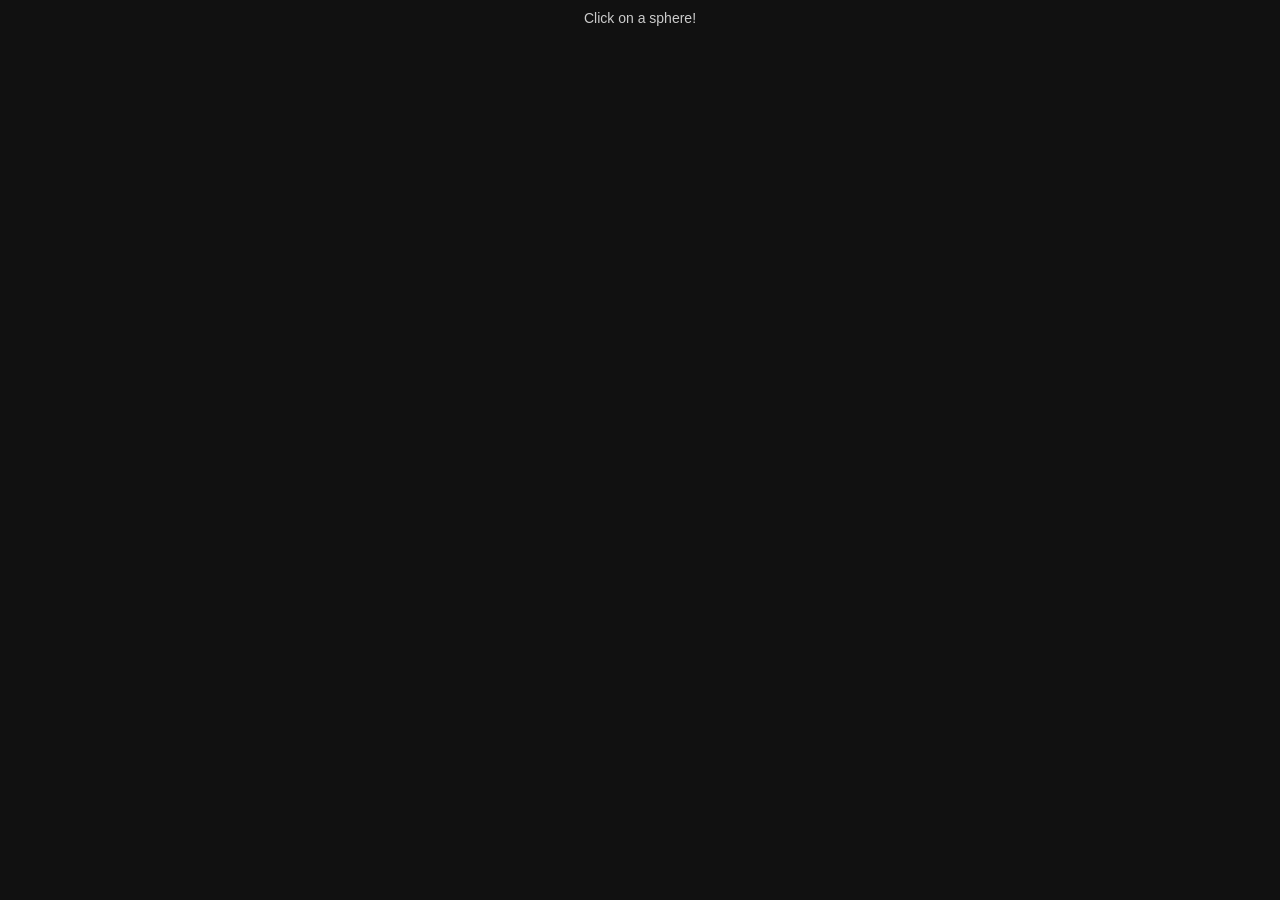
==== index.html @ 31658866 "whoops i forgot to message again" ====
<!DOCTYPE html>
<html lang="en">
<head>
    <meta charset="UTF-8">
    <meta name="viewport" content="width=device-width, initial-scale=1.0">
    <title>Subhan Sajid - Interactive Resume</title>
    <link rel="stylesheet" href="style.css">
</head>
<body>
    <div id="info">Click on a sphere!</div>
    <script type="importmap">
        {
            "imports": {
                "three": "https://unpkg.com/three@0.160.0/build/three.module.js",
                "three/addons/": "https://unpkg.com/three@0.160.0/examples/jsm/"
            }
        }
    </script>
    <!-- GSAP for animations -->
    <script src="https://cdnjs.cloudflare.com/ajax/libs/gsap/3.11.5/gsap.min.js"></script>
    <!-- Main script -->
    <script type="module" src="main.js"></script>
</body>
</html>
---- style.css ----
body {
    margin: 0;
    font-family: Arial, sans-serif;
    background-color: #111; /* Dark background */
    color: #fff;
    overflow: hidden; /* Prevent scrollbars */
}

#info {
    position: absolute;
    top: 10px;
    width: 100%;
    text-align: center;
    z-index: 100;
    display: block;
    color: #ccc;
    font-size: 14px;
}

/* Style for the HTML labels attached to 3D objects */
.label {
    background-color: rgba(0, 0, 0, 0.7);
    border-radius: 5px;
    color: #fff;
    padding: 10px 15px;
    font-size: 14px;
    width: 300px; /* Adjust as needed */
    pointer-events: none; /* Allow clicks to pass through to the canvas */
    opacity: 0; /* Hidden by default */
    transition: opacity 0.5s ease-in-out;
    border: 1px solid rgba(255, 255, 255, 0.3);
    box-shadow: 0 0 10px rgba(255, 255, 255, 0.1);
}

.label.visible {
    opacity: 1;
}

.label h3 {
    margin-top: 0;
    margin-bottom: 8px;
    color: #66ccff; /* Accent color */
    font-size: 16px;
}

.label ul {
    margin: 0;
    padding-left: 18px;
    list-style: disc;
}

.label li {
    margin-bottom: 5px;
    line-height: 1.4;
}

.label strong {
    color: #aaa;
}
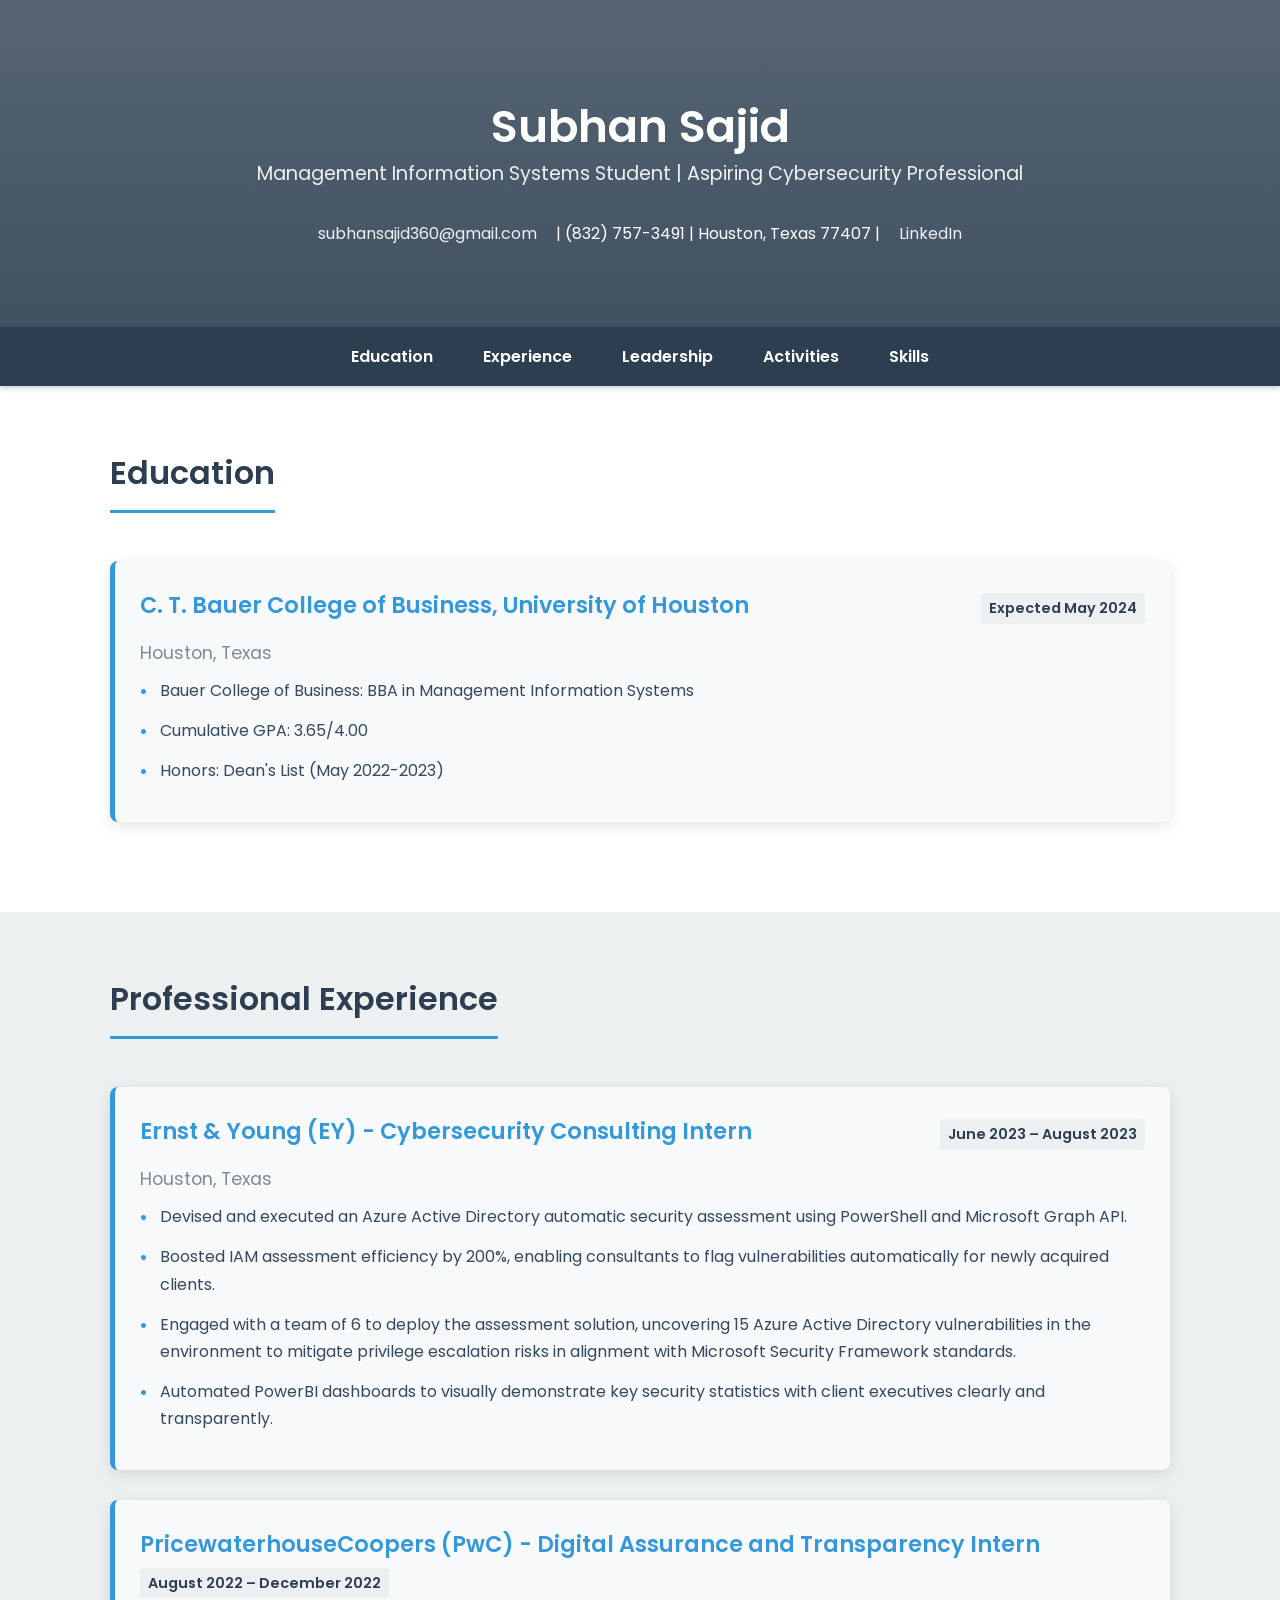
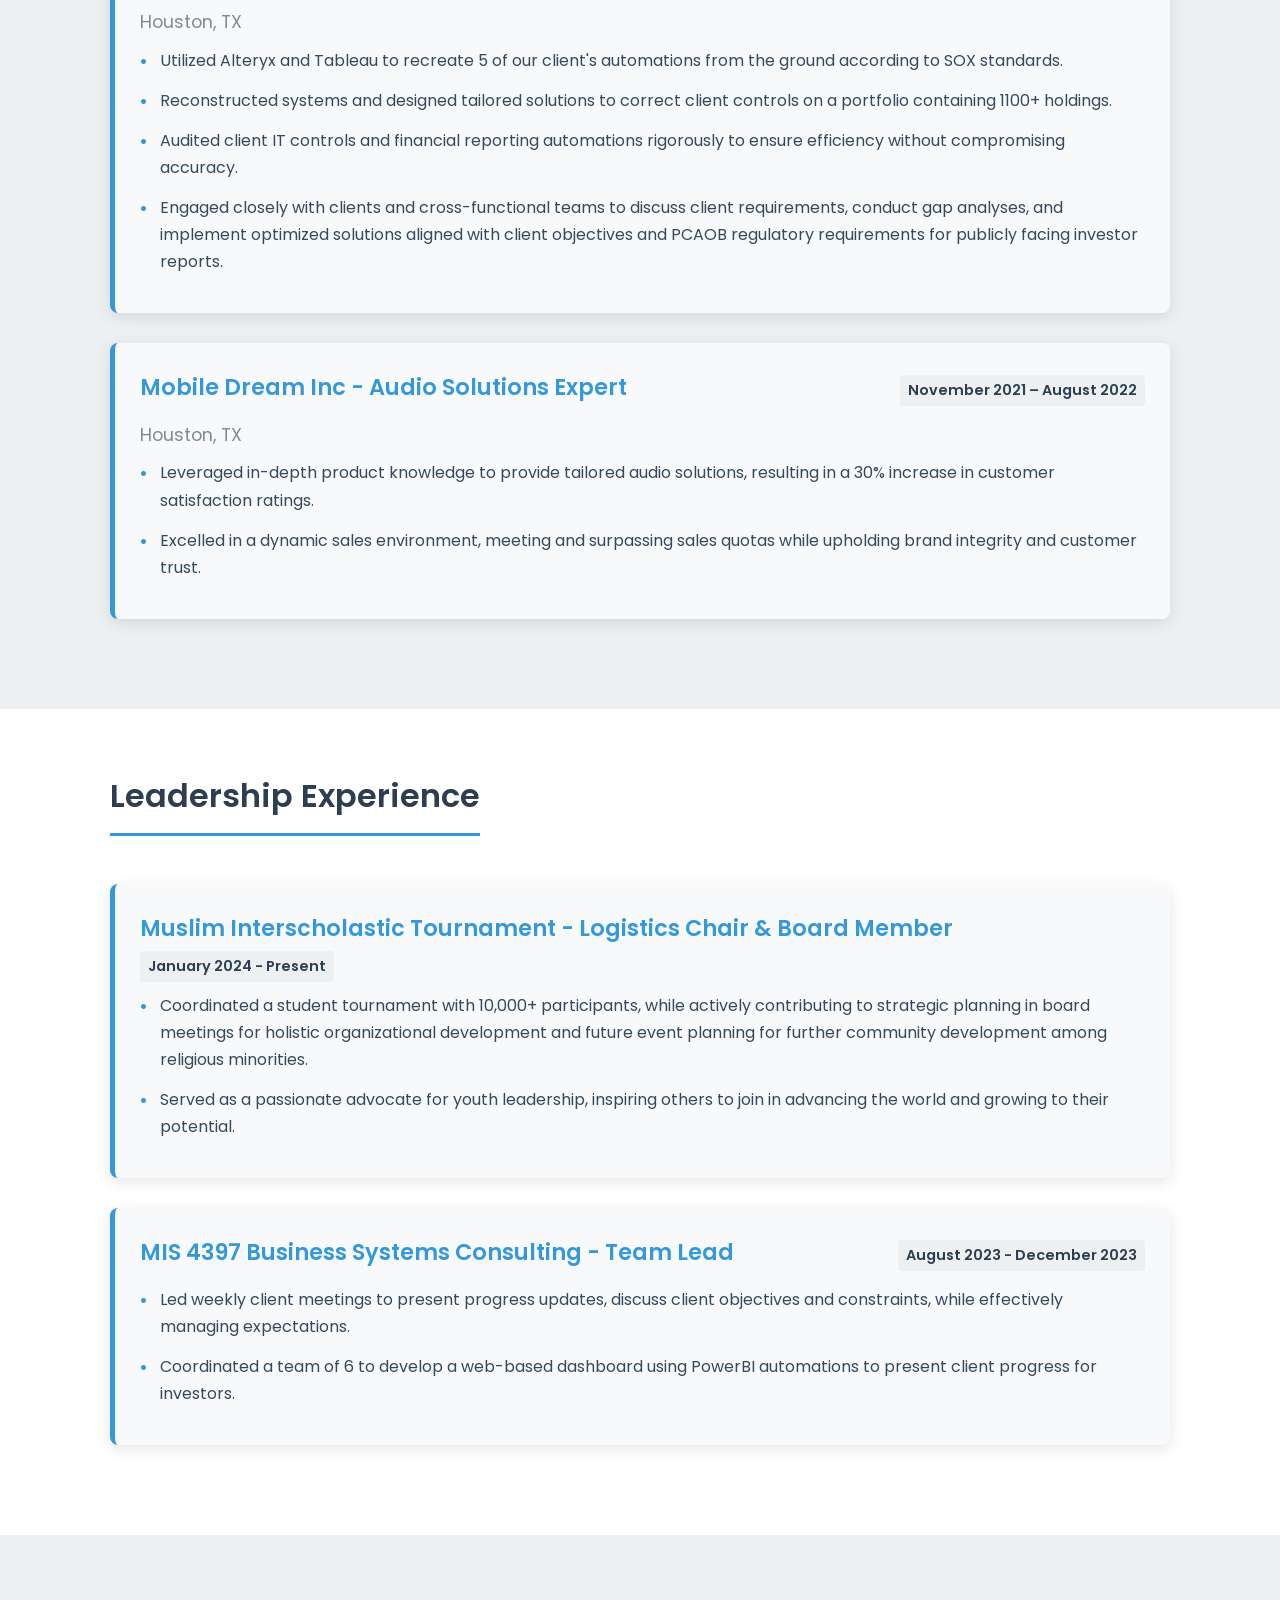
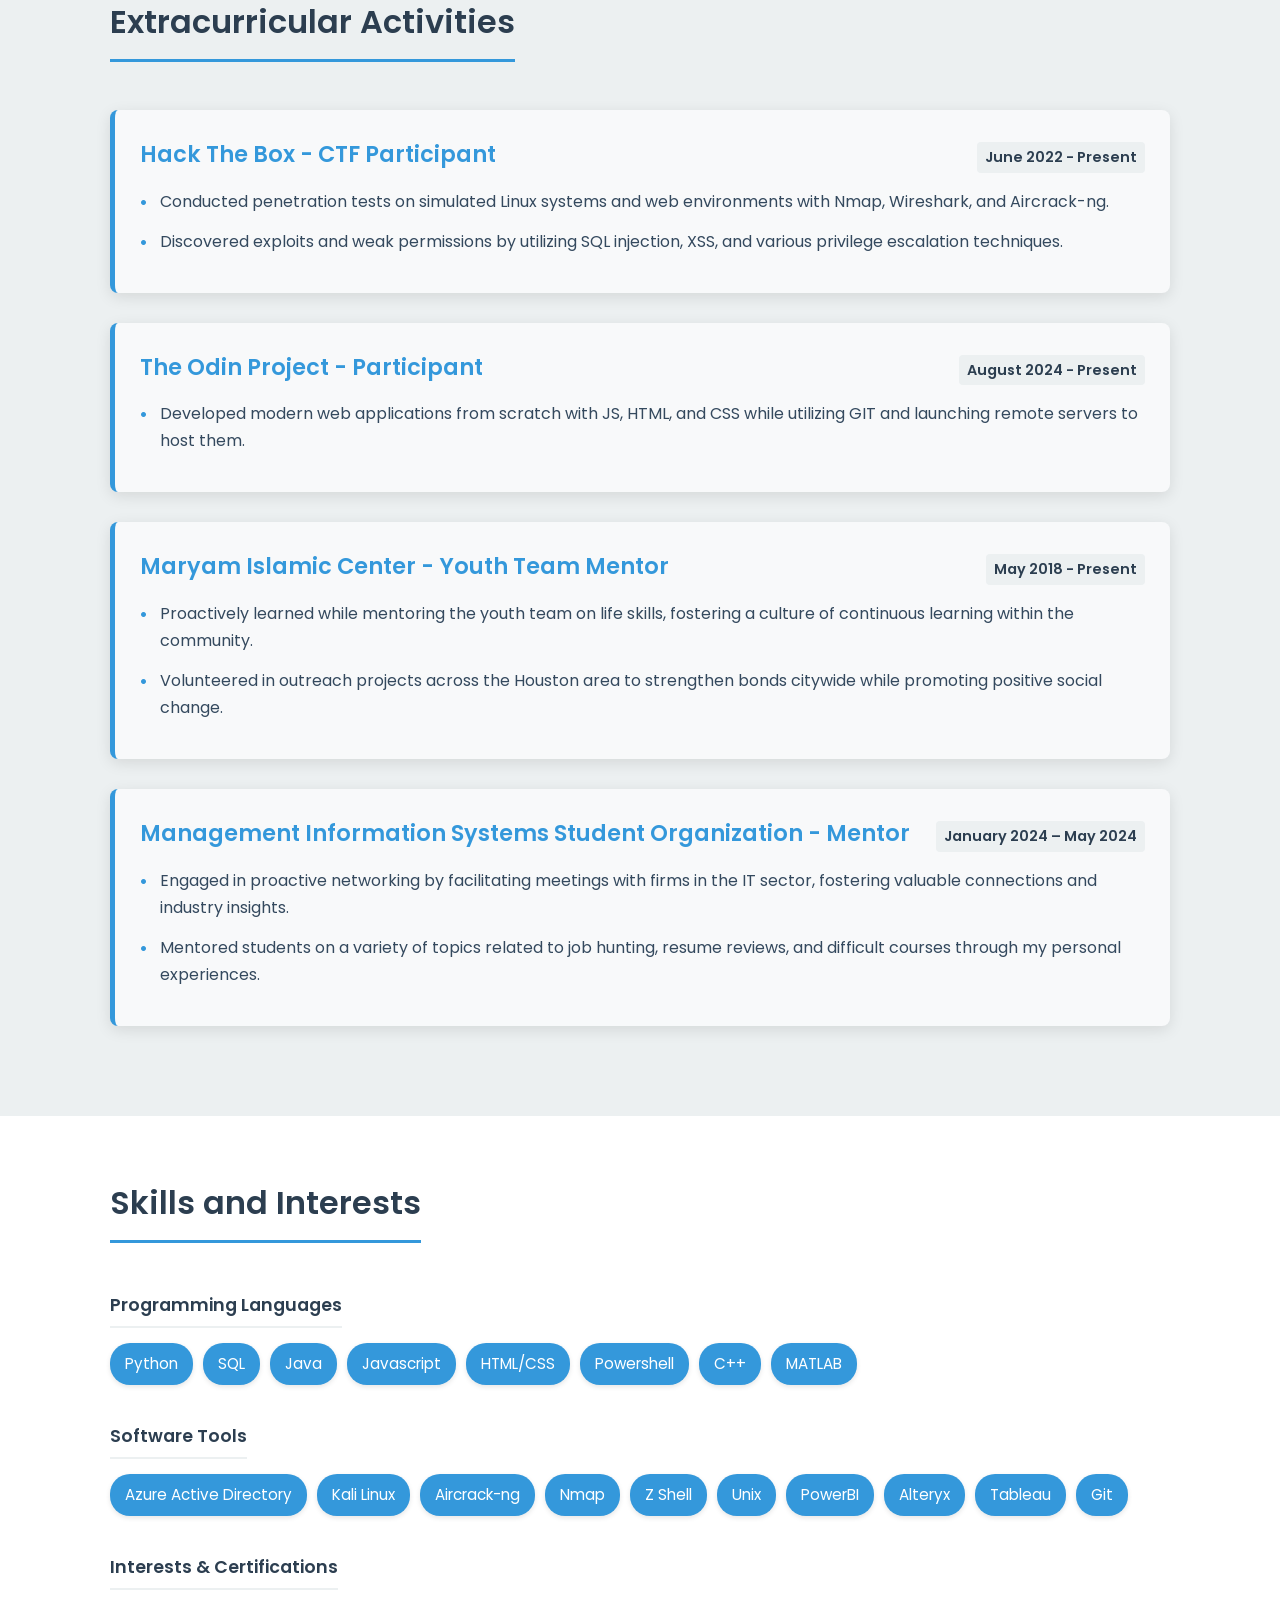
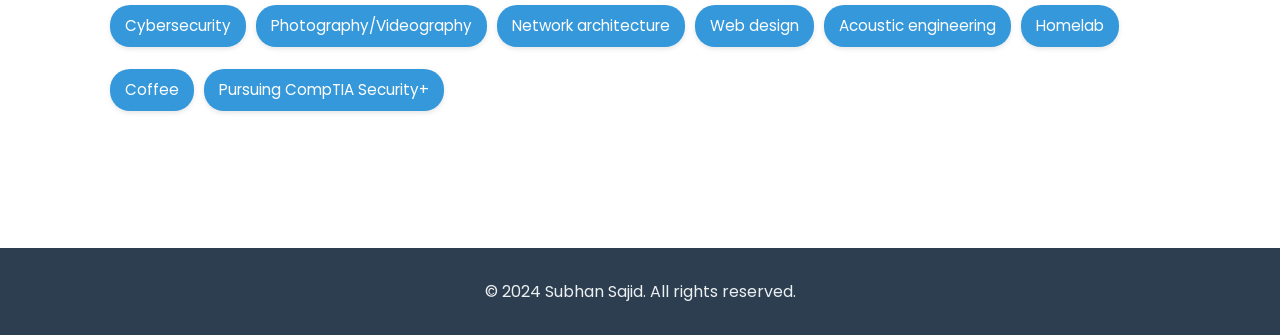
==== commit 10ca74d9: "changed" ====
--- a/index.html
+++ b/index.html
@@ -3,22 +3,625 @@
 <head>
     <meta charset="UTF-8">
     <meta name="viewport" content="width=device-width, initial-scale=1.0">
-    <title>Subhan Sajid - Interactive Resume</title>
-    <link rel="stylesheet" href="style.css">
+    <title>Subhan Sajid - Resume</title>
+    <link rel="preconnect" href="https://fonts.googleapis.com">
+    <link rel="preconnect" href="https://fonts.gstatic.com" crossorigin>
+    <link href="https://fonts.googleapis.com/css2?family=Poppins:wght@300;400;600;700&display=swap" rel="stylesheet">
+
+    <style>
+        /* --- Global Styles & Variables --- */
+        :root {
+            --primary-color: #2c3e50; /* Dark Blue/Gray */
+            --secondary-color: #3498db; /* Medium Blue */
+            --accent-color: #e74c3c; /* Red Accent */
+            --light-gray: #ecf0f1;
+            --dark-gray: #7f8c8d;
+            --text-color: #34495e;
+            --bg-color: #ffffff;
+            --card-bg: #f8f9fa;
+            --border-radius: 8px;
+            --box-shadow: 0 4px 15px rgba(0, 0, 0, 0.1);
+            --transition-speed: 0.3s;
+        }
+
+        * {
+            margin: 0;
+            padding: 0;
+            box-sizing: border-box;
+        }
+
+        html {
+            scroll-behavior: smooth;
+        }
+
+        body {
+            font-family: 'Poppins', sans-serif;
+            line-height: 1.7;
+            color: var(--text-color);
+            background-color: var(--bg-color);
+            font-size: 16px;
+        }
+
+        .container {
+            max-width: 1100px;
+            margin: 0 auto;
+            padding: 0 20px;
+        }
+
+        h1, h2, h3, h4, h5, h6 {
+            font-weight: 600;
+            color: var(--primary-color);
+            margin-bottom: 0.8em;
+        }
+
+        h1 { font-size: 2.8rem; line-height: 1.2; margin-bottom: 0.3em; }
+        h2 { font-size: 2rem; border-bottom: 3px solid var(--secondary-color); padding-bottom: 0.3em; margin-bottom: 1.5em; display: inline-block; }
+        h3 { font-size: 1.4rem; color: var(--secondary-color); }
+        h4 { font-size: 1.1rem; color: var(--dark-gray); font-weight: 400; margin-bottom: 0.5em;}
+
+        p {
+            margin-bottom: 1em;
+        }
+
+        a {
+            color: var(--secondary-color);
+            text-decoration: none;
+            transition: color var(--transition-speed) ease;
+        }
+
+        a:hover {
+            color: var(--accent-color);
+        }
+
+        ul {
+            list-style: none;
+            padding-left: 20px;
+        }
+
+        li {
+            margin-bottom: 0.8em;
+            position: relative;
+        }
+
+        li::before {
+            content: '•';
+            color: var(--secondary-color);
+            font-weight: bold;
+            display: inline-block;
+            width: 1em;
+            margin-left: -1.3em;
+            position: absolute;
+            top: 1px;
+        }
+
+        section {
+            padding: 60px 0;
+        }
+
+        section:nth-of-type(even) {
+             background-color: var(--light-gray);
+        }
+
+        /* --- Header / Hero --- */
+        .hero {
+            background: linear-gradient(rgba(44, 62, 80, 0.8), rgba(44, 62, 80, 0.9)), url('https://via.placeholder.com/1500x800/2c3e50/ecf0f1?text=Modern+Background') center center/cover no-repeat; /* Placeholder background */
+            color: var(--bg-color);
+            padding: 100px 0 80px;
+            text-align: center;
+        }
+
+        .hero h1 {
+            color: var(--bg-color);
+            margin-bottom: 0.1em;
+        }
+
+        .hero p {
+            font-size: 1.2rem;
+            color: var(--light-gray);
+            margin-bottom: 1.5em;
+        }
+
+        .contact-info a {
+            color: var(--light-gray);
+            margin: 0 15px;
+            transition: color var(--transition-speed) ease;
+            font-size: 1rem;
+        }
+        .contact-info a:hover {
+            color: var(--secondary-color);
+        }
+        .contact-info i { /* For potential icons */
+            margin-right: 5px;
+        }
+
+
+        /* --- Navigation --- */
+        nav {
+            background-color: var(--primary-color);
+            padding: 1rem 0;
+            position: sticky;
+            top: 0;
+            z-index: 1000;
+            box-shadow: 0 2px 5px rgba(0,0,0,0.2);
+        }
+
+        nav .container {
+            display: flex;
+            justify-content: center; /* Center nav items */
+            align-items: center;
+        }
+
+        nav ul {
+            list-style: none;
+            display: flex;
+            padding-left: 0; /* Override default ul padding */
+        }
+
+        nav ul li {
+            margin: 0 15px;
+        }
+        nav ul li::before {
+            content: none; /* Remove list bullets */
+        }
+
+        nav ul li a {
+            color: var(--bg-color);
+            text-decoration: none;
+            font-weight: 600;
+            padding: 5px 10px;
+            border-radius: 5px;
+            transition: background-color var(--transition-speed) ease, color var(--transition-speed) ease;
+        }
+
+        nav ul li a:hover, nav ul li a.active {
+            background-color: var(--secondary-color);
+            color: var(--bg-color);
+        }
+
+
+        /* --- Experience & Education Cards --- */
+        .timeline-item {
+            background: var(--card-bg);
+            padding: 25px;
+            margin-bottom: 30px;
+            border-radius: var(--border-radius);
+            box-shadow: var(--box-shadow);
+            border-left: 5px solid var(--secondary-color);
+            transition: transform var(--transition-speed) ease, box-shadow var(--transition-speed) ease;
+        }
+
+        .timeline-item:hover {
+            transform: translateY(-5px);
+            box-shadow: 0 8px 20px rgba(0, 0, 0, 0.15);
+        }
+
+        .item-header {
+            display: flex;
+            justify-content: space-between;
+            align-items: baseline;
+            flex-wrap: wrap; /* Allow wrapping on small screens */
+            margin-bottom: 10px;
+        }
+
+        .item-header h3 {
+            margin-bottom: 0.2em; /* Reduce space below title */
+        }
+
+        .item-header .date {
+            font-weight: 600;
+            color: var(--primary-color);
+            background-color: var(--light-gray);
+            padding: 3px 8px;
+            border-radius: 4px;
+            font-size: 0.9em;
+            white-space: nowrap; /* Prevent date from wrapping */
+        }
+
+        /* --- Skills --- */
+        #skills ul {
+            padding-left: 0; /* Remove padding for skills list */
+            display: flex;
+            flex-wrap: wrap;
+            gap: 10px; /* Spacing between skill tags */
+        }
+
+        #skills li {
+            background-color: var(--secondary-color);
+            color: var(--bg-color);
+            padding: 8px 15px;
+            border-radius: 20px; /* Pill shape */
+            font-size: 0.95em;
+            font-weight: 400;
+            transition: background-color var(--transition-speed) ease, transform var(--transition-speed) ease;
+            box-shadow: 0 2px 5px rgba(0,0,0,0.1);
+        }
+        #skills li:hover {
+            background-color: var(--primary-color);
+            transform: translateY(-2px);
+        }
+
+        #skills li::before {
+            content: none; /* Remove default bullet */
+        }
+
+        .skills-category {
+            margin-bottom: 25px;
+        }
+        .skills-category h4 {
+            margin-bottom: 15px;
+            color: var(--primary-color);
+            font-weight: 600;
+            border-bottom: 2px solid var(--light-gray);
+            padding-bottom: 5px;
+            display: inline-block;
+        }
+
+
+        /* --- Footer --- */
+        footer {
+            background-color: var(--primary-color);
+            color: var(--light-gray);
+            text-align: center;
+            padding: 30px 0;
+            margin-top: 40px; /* Add some space before footer */
+        }
+
+        footer p {
+            margin-bottom: 0;
+        }
+
+        /* --- Animations --- */
+        .fade-in-element {
+            opacity: 0;
+            transform: translateY(30px);
+            transition: opacity 0.8s ease-out, transform 0.8s ease-out;
+        }
+
+        .fade-in-element.is-visible {
+            opacity: 1;
+            transform: translateY(0);
+        }
+
+        /* --- Responsive Design --- */
+        @media (max-width: 768px) {
+            h1 { font-size: 2.2rem; }
+            h2 { font-size: 1.7rem; }
+            h3 { font-size: 1.2rem; }
+
+            nav ul {
+                flex-direction: column; /* Stack nav items */
+                align-items: center;
+            }
+            nav ul li {
+                 margin: 8px 0; /* Add vertical spacing */
+            }
+
+            .hero {
+                padding: 80px 0 60px;
+            }
+
+            .item-header {
+                flex-direction: column; /* Stack title and date */
+                align-items: flex-start;
+            }
+             .item-header .date {
+                margin-top: 5px; /* Add space between title and date */
+            }
+
+            section {
+                padding: 40px 0;
+            }
+
+            li {
+               font-size: 0.95rem; /* Slightly smaller text on mobile */
+            }
+             li::before {
+                margin-left: -1.1em; /* Adjust bullet position */
+            }
+        }
+
+        @media (max-width: 480px) {
+            h1 { font-size: 1.8rem; }
+            h2 { font-size: 1.5rem; }
+
+             .contact-info {
+                display: flex;
+                flex-direction: column;
+                align-items: center;
+            }
+            .contact-info a {
+                margin: 5px 0;
+            }
+
+            #skills li {
+                font-size: 0.9rem;
+                padding: 6px 12px;
+            }
+        }
+
+    </style>
 </head>
 <body>
-    <div id="info">Click on a sphere!</div>
-    <script type="importmap">
-        {
-            "imports": {
-                "three": "https://unpkg.com/three@0.160.0/build/three.module.js",
-                "three/addons/": "https://unpkg.com/three@0.160.0/examples/jsm/"
-            }
-        }
+
+    <!-- Hero Section -->
+    <header class="hero">
+        <div class="container">
+            <h1>Subhan Sajid</h1>
+            <p>Management Information Systems Student | Aspiring Cybersecurity Professional</p>
+            <div class="contact-info">
+                <a href="mailto:subhansajid360@gmail.com">subhansajid360@gmail.com</a> |
+                <span>(832) 757-3491</span> |
+                <span>Houston, Texas 77407</span> |
+                <a href="https://www.linkedin.com/in/subhanmsajid" target="_blank" rel="noopener noreferrer">LinkedIn</a>
+            </div>
+        </div>
+    </header>
+
+    <!-- Navigation -->
+    <nav id="navbar">
+        <div class="container">
+             <ul>
+                <li><a href="#education">Education</a></li>
+                <li><a href="#experience">Experience</a></li>
+                <li><a href="#leadership">Leadership</a></li>
+                <li><a href="#activities">Activities</a></li>
+                <li><a href="#skills">Skills</a></li>
+            </ul>
+        </div>
+    </nav>
+
+    <!-- Education Section -->
+    <section id="education">
+        <div class="container">
+            <h2>Education</h2>
+            <div class="timeline-item fade-in-element">
+                <div class="item-header">
+                    <h3>C. T. Bauer College of Business, University of Houston</h3>
+                    <span class="date">Expected May 2024</span>
+                </div>
+                <h4>Houston, Texas</h4>
+                <ul>
+                    <li>Bauer College of Business: BBA in Management Information Systems</li>
+                    <li>Cumulative GPA: 3.65/4.00</li>
+                    <li>Honors: Dean's List (May 2022-2023)</li>
+                </ul>
+            </div>
+        </div>
+    </section>
+
+    <!-- Professional Experience Section -->
+    <section id="experience">
+        <div class="container">
+            <h2>Professional Experience</h2>
+
+            <div class="timeline-item fade-in-element">
+                <div class="item-header">
+                    <h3>Ernst & Young (EY) - Cybersecurity Consulting Intern</h3>
+                    <span class="date">June 2023 – August 2023</span>
+                </div>
+                <h4>Houston, Texas</h4>
+                <ul>
+                    <li>Devised and executed an Azure Active Directory automatic security assessment using PowerShell and Microsoft Graph API.</li>
+                    <li>Boosted IAM assessment efficiency by 200%, enabling consultants to flag vulnerabilities automatically for newly acquired clients.</li>
+                    <li>Engaged with a team of 6 to deploy the assessment solution, uncovering 15 Azure Active Directory vulnerabilities in the environment to mitigate privilege escalation risks in alignment with Microsoft Security Framework standards.</li>
+                    <li>Automated PowerBI dashboards to visually demonstrate key security statistics with client executives clearly and transparently.</li>
+                </ul>
+            </div>
+
+            <div class="timeline-item fade-in-element">
+                <div class="item-header">
+                    <h3>PricewaterhouseCoopers (PwC) - Digital Assurance and Transparency Intern</h3>
+                    <span class="date">August 2022 – December 2022</span>
+                </div>
+                <h4>Houston, TX</h4>
+                 <ul>
+                    <li>Utilized Alteryx and Tableau to recreate 5 of our client's automations from the ground according to SOX standards.</li>
+                    <li>Reconstructed systems and designed tailored solutions to correct client controls on a portfolio containing 1100+ holdings.</li>
+                    <li>Audited client IT controls and financial reporting automations rigorously to ensure efficiency without compromising accuracy.</li>
+                    <li>Engaged closely with clients and cross-functional teams to discuss client requirements, conduct gap analyses, and implement optimized solutions aligned with client objectives and PCAOB regulatory requirements for publicly facing investor reports.</li>
+                </ul>
+            </div>
+
+             <div class="timeline-item fade-in-element">
+                <div class="item-header">
+                    <h3>Mobile Dream Inc - Audio Solutions Expert</h3>
+                     <span class="date">November 2021 – August 2022</span>
+                </div>
+                 <h4>Houston, TX</h4>
+                <ul>
+                    <li>Leveraged in-depth product knowledge to provide tailored audio solutions, resulting in a 30% increase in customer satisfaction ratings.</li>
+                    <li>Excelled in a dynamic sales environment, meeting and surpassing sales quotas while upholding brand integrity and customer trust.</li>
+                </ul>
+            </div>
+        </div>
+    </section>
+
+    <!-- Leadership Experience Section -->
+    <section id="leadership">
+        <div class="container">
+             <h2>Leadership Experience</h2>
+
+             <div class="timeline-item fade-in-element">
+                <div class="item-header">
+                    <h3>Muslim Interscholastic Tournament - Logistics Chair & Board Member</h3>
+                    <span class="date">January 2024 - Present</span>
+                </div>
+                <ul>
+                    <li>Coordinated a student tournament with 10,000+ participants, while actively contributing to strategic planning in board meetings for holistic organizational development and future event planning for further community development among religious minorities.</li>
+                    <li>Served as a passionate advocate for youth leadership, inspiring others to join in advancing the world and growing to their potential.</li>
+                </ul>
+            </div>
+
+             <div class="timeline-item fade-in-element">
+                <div class="item-header">
+                     <h3>MIS 4397 Business Systems Consulting - Team Lead</h3>
+                     <span class="date">August 2023 - December 2023</span>
+                </div>
+                <ul>
+                    <li>Led weekly client meetings to present progress updates, discuss client objectives and constraints, while effectively managing expectations.</li>
+                    <li>Coordinated a team of 6 to develop a web-based dashboard using PowerBI automations to present client progress for investors.</li>
+                </ul>
+            </div>
+         </div>
+    </section>
+
+    <!-- Extracurricular Activities Section -->
+    <section id="activities">
+         <div class="container">
+            <h2>Extracurricular Activities</h2>
+
+            <div class="timeline-item fade-in-element">
+                <div class="item-header">
+                    <h3>Hack The Box - CTF Participant</h3>
+                    <span class="date">June 2022 - Present</span>
+                </div>
+                <ul>
+                    <li>Conducted penetration tests on simulated Linux systems and web environments with Nmap, Wireshark, and Aircrack-ng.</li>
+                    <li>Discovered exploits and weak permissions by utilizing SQL injection, XSS, and various privilege escalation techniques.</li>
+                 </ul>
+            </div>
+
+             <div class="timeline-item fade-in-element">
+                <div class="item-header">
+                    <h3>The Odin Project - Participant</h3>
+                    <span class="date">August 2024 - Present</span> <!-- Note: This date seems future/aspirational -->
+                </div>
+                 <ul>
+                     <li>Developed modern web applications from scratch with JS, HTML, and CSS while utilizing GIT and launching remote servers to host them.</li>
+                </ul>
+            </div>
+
+            <div class="timeline-item fade-in-element">
+                 <div class="item-header">
+                    <h3>Maryam Islamic Center - Youth Team Mentor</h3>
+                     <span class="date">May 2018 - Present</span>
+                </div>
+                 <ul>
+                    <li>Proactively learned while mentoring the youth team on life skills, fostering a culture of continuous learning within the community.</li>
+                    <li>Volunteered in outreach projects across the Houston area to strengthen bonds citywide while promoting positive social change.</li>
+                </ul>
+            </div>
+
+             <div class="timeline-item fade-in-element">
+                <div class="item-header">
+                     <h3>Management Information Systems Student Organization - Mentor</h3>
+                    <span class="date">January 2024 – May 2024</span>
+                 </div>
+                 <ul>
+                    <li>Engaged in proactive networking by facilitating meetings with firms in the IT sector, fostering valuable connections and industry insights.</li>
+                     <li>Mentored students on a variety of topics related to job hunting, resume reviews, and difficult courses through my personal experiences.</li>
+                 </ul>
+             </div>
+        </div>
+    </section>
+
+    <!-- Skills and Interests Section -->
+    <section id="skills">
+        <div class="container">
+            <h2>Skills and Interests</h2>
+
+            <div class="skills-category fade-in-element">
+                 <h4>Programming Languages</h4>
+                 <ul>
+                     <li>Python</li>
+                     <li>SQL</li>
+                     <li>Java</li>
+                     <li>Javascript</li>
+                     <li>HTML/CSS</li>
+                     <li>Powershell</li>
+                     <li>C++</li>
+                     <li>MATLAB</li>
+                </ul>
+            </div>
+
+            <div class="skills-category fade-in-element">
+                 <h4>Software Tools</h4>
+                 <ul>
+                     <li>Azure Active Directory</li>
+                     <li>Kali Linux</li>
+                     <li>Aircrack-ng</li> <!-- Corrected from resume image -->
+                     <li>Nmap</li>
+                     <li>Z Shell</li>
+                     <li>Unix</li>
+                     <li>PowerBI</li>
+                     <li>Alteryx</li> <!-- Added from PwC exp -->
+                     <li>Tableau</li> <!-- Added from PwC exp -->
+                     <li>Git</li> <!-- Added from Odin Project exp -->
+                </ul>
+            </div>
+
+             <div class="skills-category fade-in-element">
+                 <h4>Interests & Certifications</h4>
+                 <ul>
+                     <li>Cybersecurity</li>
+                     <li>Photography/Videography</li>
+                     <li>Network architecture</li>
+                     <li>Web design</li>
+                     <li>Acoustic engineering</li>
+                     <li>Homelab</li>
+                     <li>Coffee</li>
+                    <li>Pursuing CompTIA Security+</li>
+                </ul>
+            </div>
+        </div>
+    </section>
+
+    <!-- Footer -->
+    <footer>
+        <div class="container">
+             <p>&copy; 2024 Subhan Sajid. All rights reserved.</p>
+        </div>
+    </footer>
+
+    <script>
+        // --- Simple Fade-in Animation on Scroll ---
+        const observer = new IntersectionObserver((entries) => {
+            entries.forEach(entry => {
+                if (entry.isIntersecting) {
+                    entry.target.classList.add('is-visible');
+                    // Optional: Stop observing once it's visible if you don't want re-animation
+                    // observer.unobserve(entry.target);
+                 }
+                // Optional: Remove 'is-visible' if you want it to fade out when scrolling out
+                // else {
+                //     entry.target.classList.remove('is-visible');
+                // }
+            });
+        }, {
+             rootMargin: '0px', // can adjust margin if needed
+             threshold: 0.1 // Trigger when 10% of the element is visible
+        });
+
+        // Select all elements you want to fade in
+        const elementsToFade = document.querySelectorAll('.fade-in-element');
+        elementsToFade.forEach(el => observer.observe(el));
+
+        // --- Active Nav Link Highlighting --- (Basic version)
+        // More robust solutions exist, but this is simple for this context
+        const navLinks = document.querySelectorAll('nav ul li a');
+        const sections = document.querySelectorAll('section');
+
+        window.addEventListener('scroll', () => {
+            let currentSectionId = '';
+             sections.forEach(section => {
+                 const sectionTop = section.offsetTop;
+                 const sectionHeight = section.clientHeight;
+                 // Check if scroll position is within the section bounds (adjust 150 for nav height/offset)
+                 if (pageYOffset >= (sectionTop - sectionHeight / 3)) {
+                     currentSectionId = section.getAttribute('id');
+                 }
+             });
+
+            navLinks.forEach(link => {
+                link.classList.remove('active');
+                if (link.getAttribute('href') === `#${currentSectionId}`) {
+                     link.classList.add('active');
+                }
+             });
+        });
+
+
     </script>
-    <!-- GSAP for animations -->
-    <script src="https://cdnjs.cloudflare.com/ajax/libs/gsap/3.11.5/gsap.min.js"></script>
-    <!-- Main script -->
-    <script type="module" src="main.js"></script>
+
 </body>
 </html>
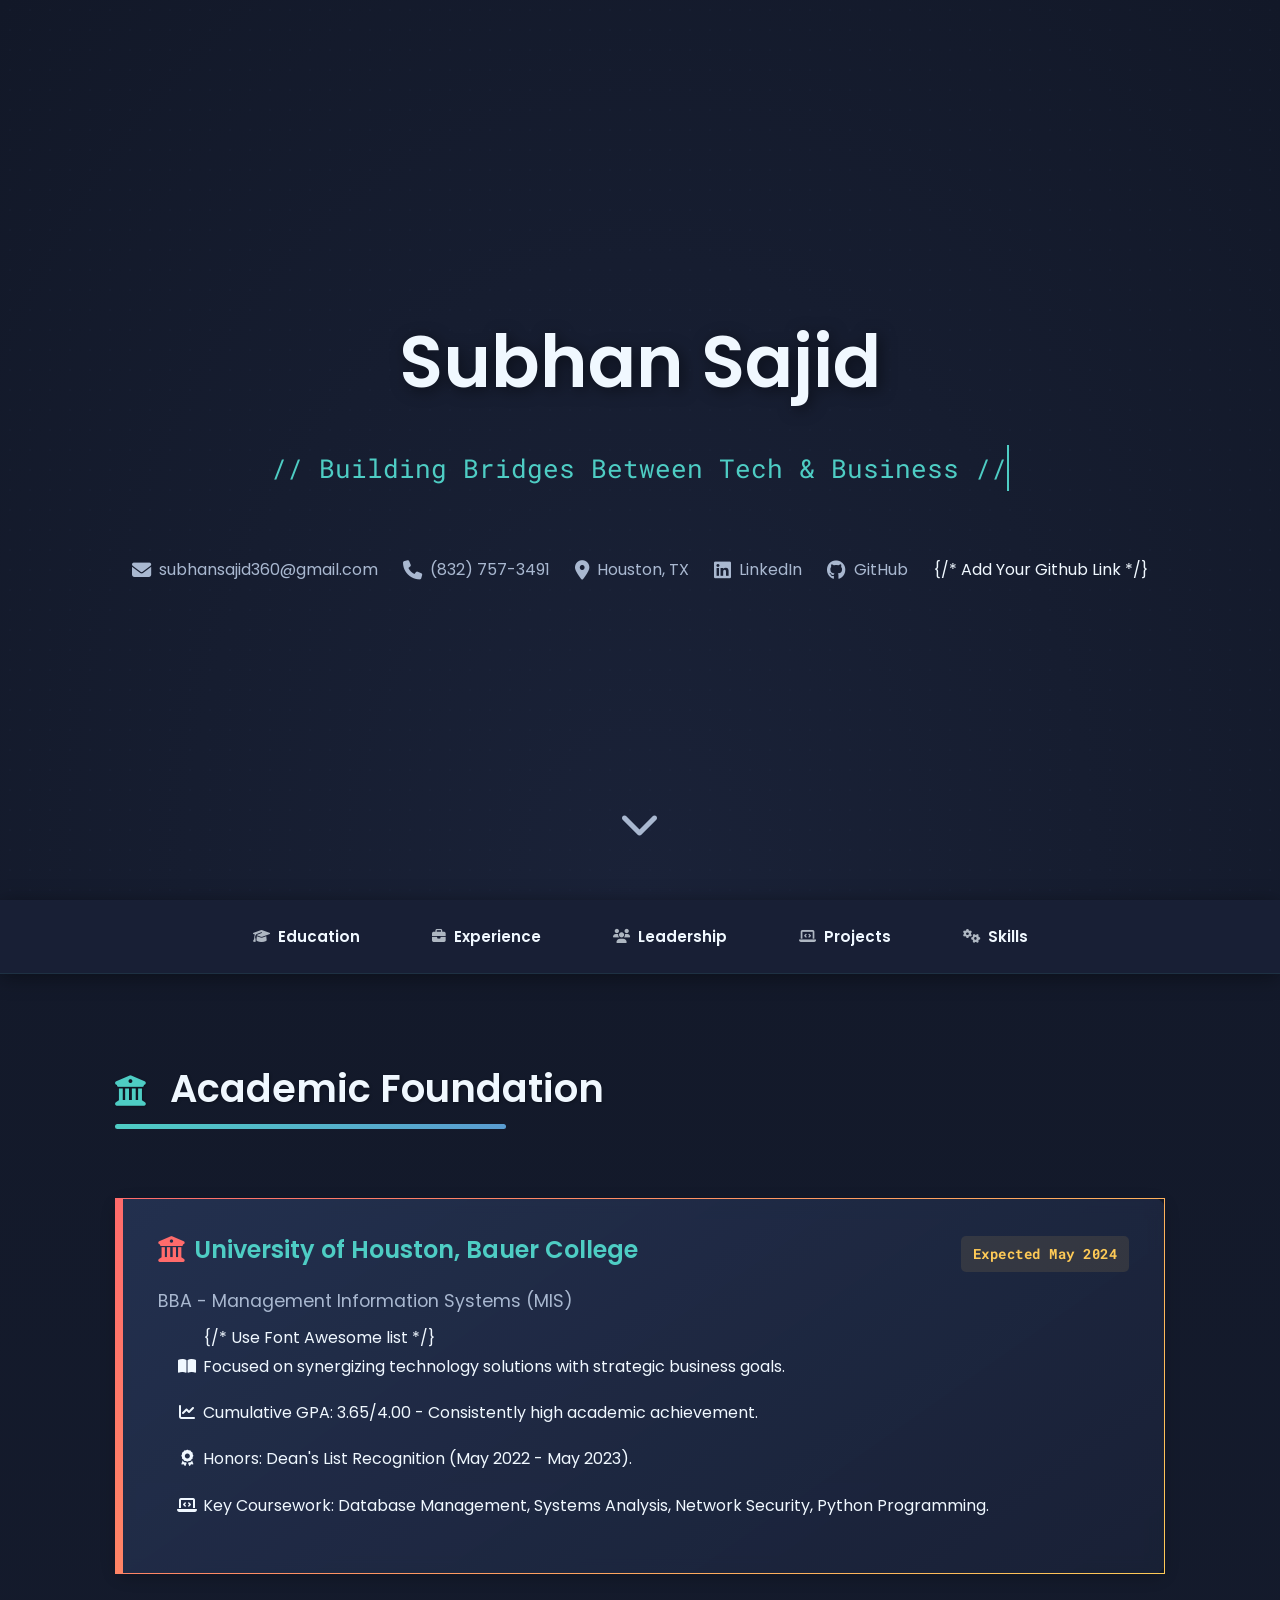
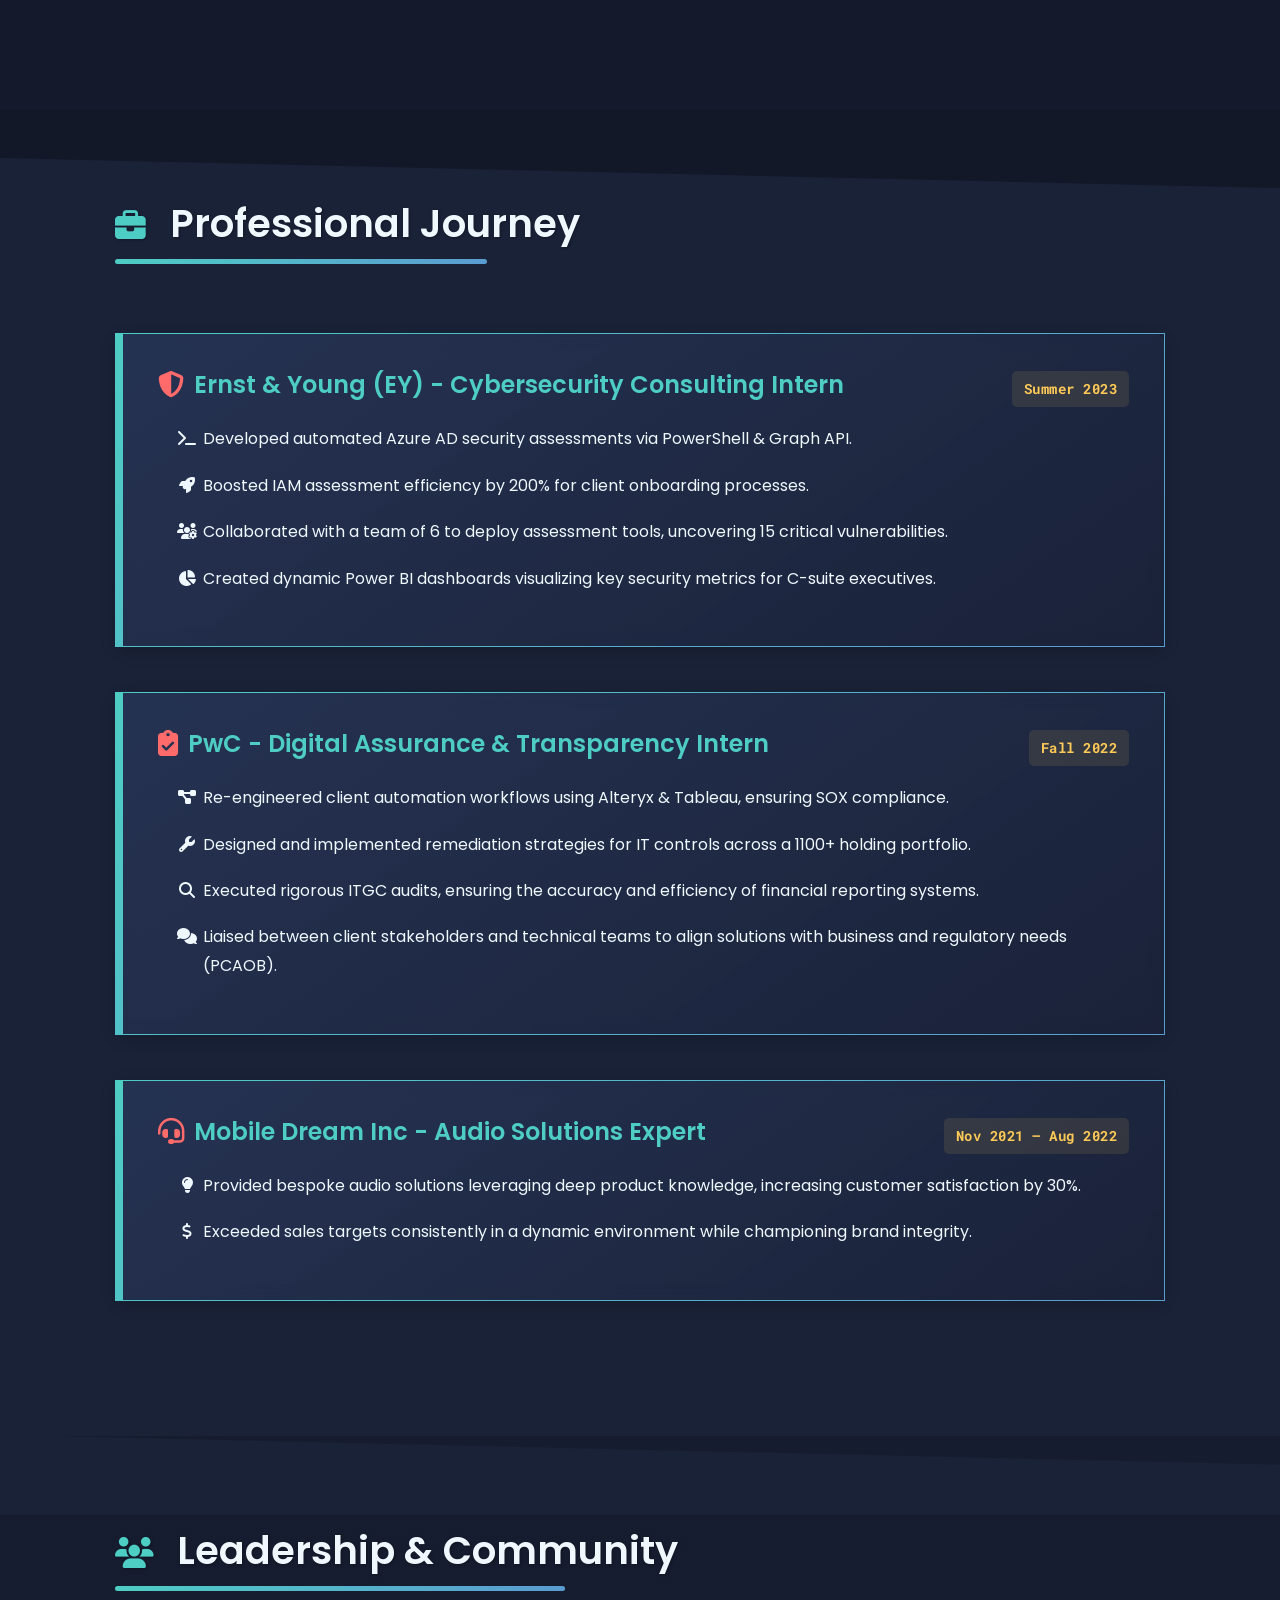
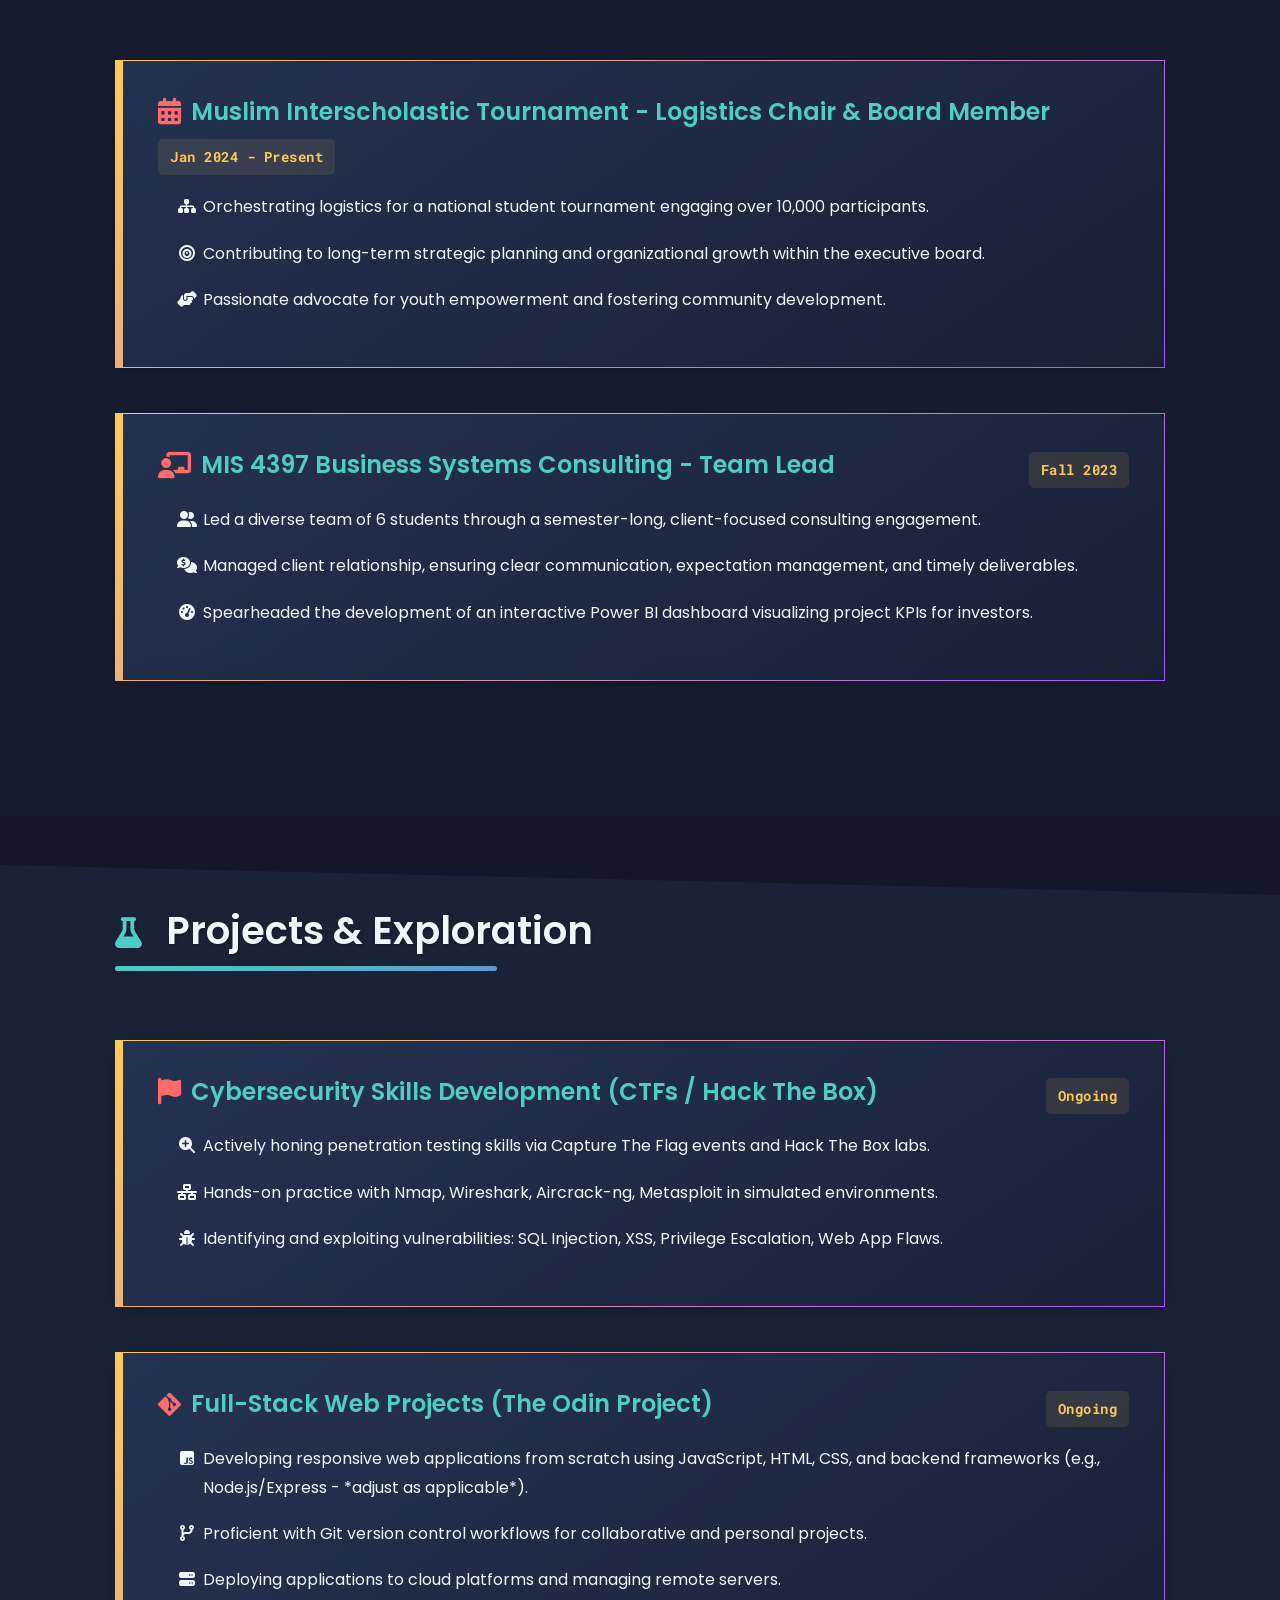
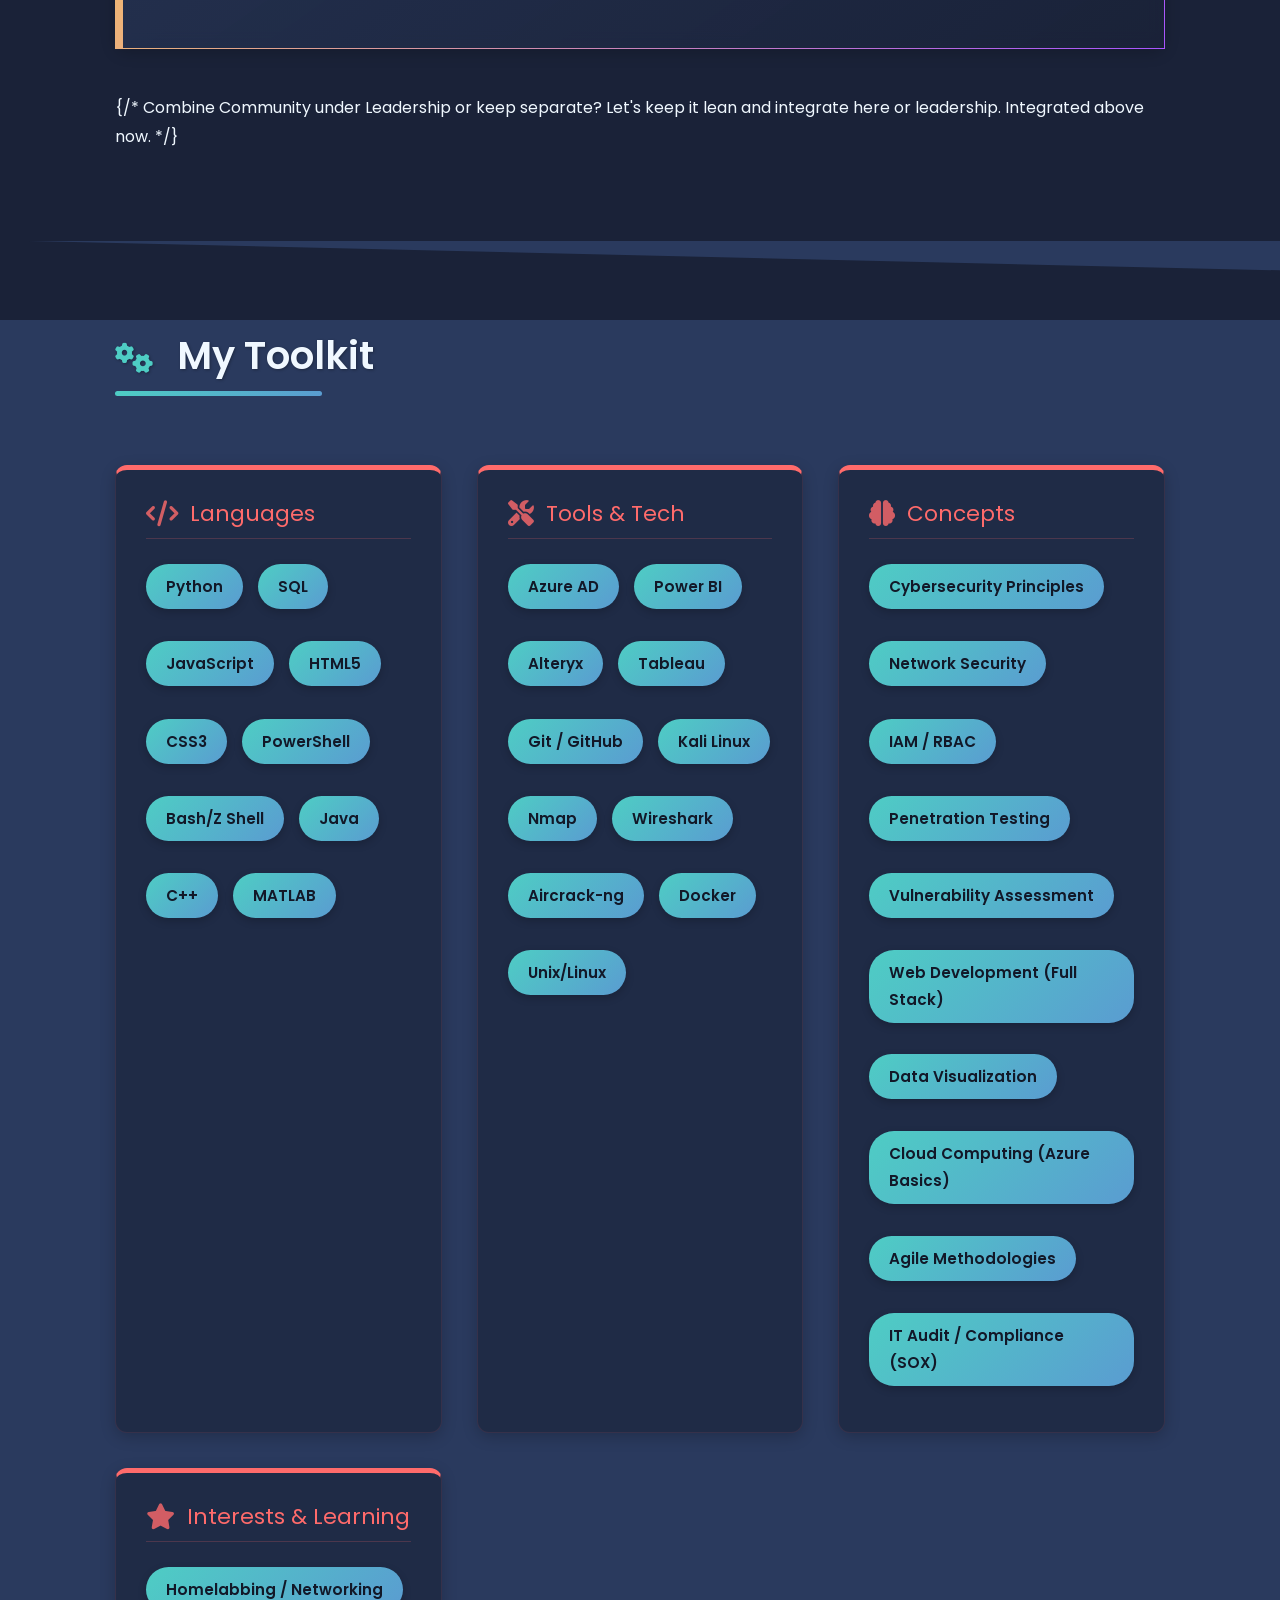
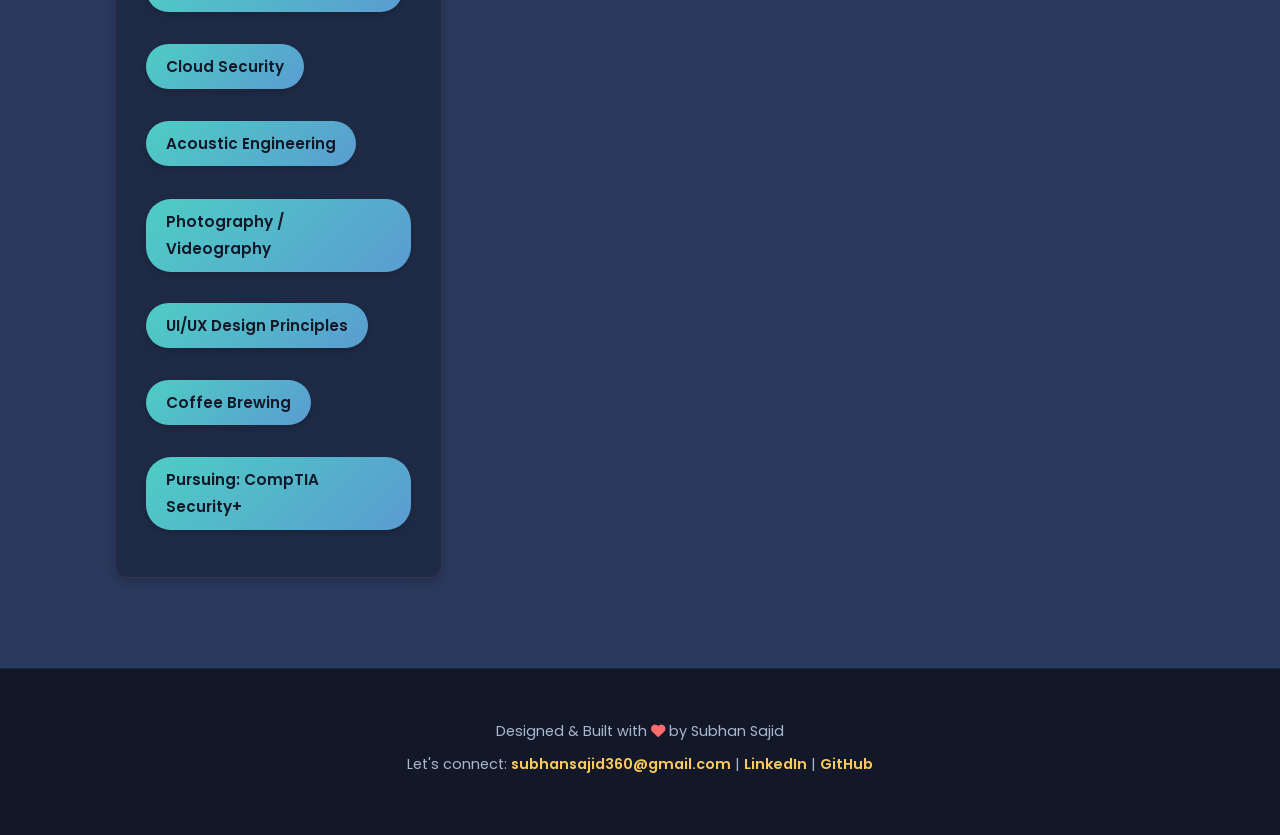
==== commit a06171c1: "yeha" ====
--- a/index.html
+++ b/index.html
@@ -3,341 +3,448 @@
 <head>
     <meta charset="UTF-8">
     <meta name="viewport" content="width=device-width, initial-scale=1.0">
-    <title>Subhan Sajid - Resume</title>
+    <title>Subhan Sajid - Digital Showcase</title>
+    <!-- Google Fonts -->
     <link rel="preconnect" href="https://fonts.googleapis.com">
     <link rel="preconnect" href="https://fonts.gstatic.com" crossorigin>
-    <link href="https://fonts.googleapis.com/css2?family=Poppins:wght@300;400;600;700&display=swap" rel="stylesheet">
+    <link href="https://fonts.googleapis.com/css2?family=Poppins:wght@300;400;600;700&family=Roboto+Mono:wght@400;700&display=swap" rel="stylesheet">
+    <!-- Font Awesome CDN -->
+    <link rel="stylesheet" href="https://cdnjs.cloudflare.com/ajax/libs/font-awesome/6.5.1/css/all.min.css" integrity="sha512-DTOQO9RWCH3ppGqcWaEA1BIZOC6xxalwEsw9c2QQeAIftl+Vegovlnee1c9QX4TctnWMn13TZye+giMm8e2LwA==" crossorigin="anonymous" referrerpolicy="no-referrer" />
 
     <style>
-        /* --- Global Styles & Variables --- */
+        /* --- Global Styles & Vibrant Variables --- */
         :root {
-            --primary-color: #2c3e50; /* Dark Blue/Gray */
-            --secondary-color: #3498db; /* Medium Blue */
-            --accent-color: #e74c3c; /* Red Accent */
-            --light-gray: #ecf0f1;
-            --dark-gray: #7f8c8d;
-            --text-color: #34495e;
-            --bg-color: #ffffff;
-            --card-bg: #f8f9fa;
-            --border-radius: 8px;
-            --box-shadow: 0 4px 15px rgba(0, 0, 0, 0.1);
-            --transition-speed: 0.3s;
-        }
-
-        * {
-            margin: 0;
-            padding: 0;
-            box-sizing: border-box;
-        }
-
-        html {
-            scroll-behavior: smooth;
-        }
+            --bg-dark: #121828; /* Even Deeper Navy */
+            --bg-medium: #1a2238; /* Slightly Lighter Navy */
+            --bg-light: #2a3a5e; /* Muted Blue */
+            --primary-accent: #ff6b6b; /* Coral Red */
+            --secondary-accent: #4ecdc4; /* Teal Mint */
+            --tertiary-accent: #feca57; /* Yellow Orange */
+            --text-light: #f0f8ff; /* Alice Blue (off-white) */
+            --text-medium: #a9b8d0; /* Light Steel Blue */
+            --text-dark: #333;
+            --gradient-primary: linear-gradient(135deg, var(--primary-accent), var(--tertiary-accent));
+            --gradient-secondary: linear-gradient(135deg, var(--secondary-accent), #5a9cd1);
+            --gradient-background: linear-gradient(180deg, var(--bg-dark) 0%, var(--bg-medium) 100%);
+
+            --border-radius: 12px;
+            --box-shadow: 0 8px 25px rgba(0, 0, 0, 0.4);
+             --box-shadow-light: 0 4px 15px rgba(0, 0, 0, 0.2);
+            --transition-speed: 0.4s;
+            --transition-bezier: cubic-bezier(0.25, 0.46, 0.45, 0.94);
+            --font-primary: 'Poppins', sans-serif;
+            --font-code: 'Roboto Mono', monospace;
+        }
+
+        * { margin: 0; padding: 0; box-sizing: border-box; }
+        html { scroll-behavior: smooth; }
 
         body {
-            font-family: 'Poppins', sans-serif;
-            line-height: 1.7;
-            color: var(--text-color);
-            background-color: var(--bg-color);
+            font-family: var(--font-primary);
+            line-height: 1.8;
+            color: var(--text-light);
+            background: var(--gradient-background); /* Apply gradient bg */
             font-size: 16px;
-        }
-
-        .container {
-            max-width: 1100px;
-            margin: 0 auto;
-            padding: 0 20px;
-        }
-
-        h1, h2, h3, h4, h5, h6 {
-            font-weight: 600;
-            color: var(--primary-color);
-            margin-bottom: 0.8em;
-        }
-
-        h1 { font-size: 2.8rem; line-height: 1.2; margin-bottom: 0.3em; }
-        h2 { font-size: 2rem; border-bottom: 3px solid var(--secondary-color); padding-bottom: 0.3em; margin-bottom: 1.5em; display: inline-block; }
-        h3 { font-size: 1.4rem; color: var(--secondary-color); }
-        h4 { font-size: 1.1rem; color: var(--dark-gray); font-weight: 400; margin-bottom: 0.5em;}
-
-        p {
-            margin-bottom: 1em;
-        }
-
-        a {
-            color: var(--secondary-color);
-            text-decoration: none;
-            transition: color var(--transition-speed) ease;
-        }
-
-        a:hover {
-            color: var(--accent-color);
-        }
-
-        ul {
-            list-style: none;
-            padding-left: 20px;
-        }
-
-        li {
-            margin-bottom: 0.8em;
+            overflow-x: hidden;
+        }
+
+        .container { max-width: 1100px; margin: 0 auto; padding: 0 25px; position: relative; z-index: 2; } /* Ensure content above shapes */
+
+        h1, h2, h3, h4 { font-weight: 600; color: var(--text-light); margin-bottom: 0.7em; line-height: 1.3; }
+        h1 { font-size: 3.2rem; margin-bottom: 0.3em; }
+        h2 {
+            font-size: 2.4rem; margin-bottom: 1.8em; display: inline-block; position: relative; padding-bottom: 15px;
+            color: var(--text-light); text-shadow: 1px 1px 3px rgba(0,0,0,0.3);
+        }
+        h2 i { /* Icon before title */
+            margin-right: 15px;
+            font-size: 0.8em; /* Slightly smaller than text */
+            color: var(--secondary-accent);
+            opacity: 0;
+            transform: translateX(-20px);
+            transition: opacity 0.5s ease-out, transform 0.5s ease-out;
+            transition-delay: 0.4s; /* Delay icon fade-in */
+        }
+        section.visible h2 i { opacity: 1; transform: translateX(0); }
+
+        h2::after { /* Animated underline */
+            content: ''; position: absolute; bottom: 0; left: 0; width: 0; height: 5px;
+            background: var(--gradient-secondary); border-radius: 3px;
+            transition: width 0.6s var(--transition-bezier) 0.5s;
+        }
+        section.visible h2::after { width: 80%; }
+
+        h3 { font-size: 1.5rem; color: var(--secondary-accent); }
+        h4 { font-size: 1.1rem; color: var(--text-medium); font-weight: 400; margin-bottom: 0.6em;}
+
+        p { margin-bottom: 1.2em; color: var(--text-medium); }
+
+        a { color: var(--secondary-accent); text-decoration: none; transition: color var(--transition-speed) ease, transform var(--transition-speed) ease; }
+        a:hover { color: var(--primary-accent); transform: translateY(-2px); }
+
+        ul { list-style: none; padding-left: 28px; }
+        li { margin-bottom: 1.1em; position: relative; color: var(--text-medium); }
+        li i.fa-li { /* Font Awesome list icons */
+            position: absolute;
+            left: -28px;
+            top: 5px;
+            color: var(--secondary-accent);
+            font-size: 1.1em;
+            line-height: inherit; /* Align with text */
+            transition: transform 0.3s ease;
+        }
+        li:hover i.fa-li { transform: scale(1.2) rotate(-10deg); }
+
+
+        /* --- Section Styling & Dividers --- */
+        section {
+            padding: 90px 0;
             position: relative;
-        }
-
-        li::before {
-            content: '•';
-            color: var(--secondary-color);
-            font-weight: bold;
-            display: inline-block;
-            width: 1em;
-            margin-left: -1.3em;
+            overflow: hidden; /* Important for clip-path */
+            z-index: 1;
+        }
+        section:nth-of-type(even) { background-color: var(--bg-medium); } /* Alternate background */
+
+         /* Angled Divider - Top of Even Sections */
+         section:nth-of-type(even)::before {
+             content: '';
+             position: absolute;
+             top: 0;
+             left: 0;
+             width: 100%;
+             height: 80px; /* Divider height */
+             background: var(--bg-dark); /* Match previous section bg */
+             clip-path: polygon(0 0, 100% 0, 100% 100%, 0 calc(100% - 30px)); /* Gentle Angle */
+             z-index: 1;
+             transform: translateY(-1px); /* Avoid tiny gap */
+         }
+
+         /* Angled Divider - Top of Odd Sections (Except first one - Education) */
+         section:nth-of-type(odd):not(:first-of-type)::before {
+            content: '';
             position: absolute;
-            top: 1px;
-        }
-
-        section {
-            padding: 60px 0;
-        }
-
-        section:nth-of-type(even) {
-             background-color: var(--light-gray);
-        }
-
-        /* --- Header / Hero --- */
+            top: 0;
+            left: 0;
+            width: 100%;
+            height: 80px;
+            background: var(--bg-medium); /* Match previous section bg */
+            clip-path: polygon(0 0, 100% 30px, 100% 100%, 0 100%); /* Reversed Angle */
+            z-index: 1;
+             transform: translateY(-1px);
+         }
+
+
+        /* --- Hero Section --- */
         .hero {
-            background: linear-gradient(rgba(44, 62, 80, 0.8), rgba(44, 62, 80, 0.9)), url('https://via.placeholder.com/1500x800/2c3e50/ecf0f1?text=Modern+Background') center center/cover no-repeat; /* Placeholder background */
-            color: var(--bg-color);
-            padding: 100px 0 80px;
+            min-height: 100vh;
+            display: flex;
+            flex-direction: column;
+            justify-content: center;
+            align-items: center;
             text-align: center;
+            background: radial-gradient(ellipse at bottom, var(--bg-medium) 0%, var(--bg-dark) 100%);
+            position: relative;
+            overflow: hidden;
+            padding: 20px;
+        }
+        .hero::before { /* Subtle animated pattern */
+            content: ""; position: absolute; top: 0; left: 0; width: 100%; height: 100%;
+            background-image: radial-gradient(var(--bg-light) 1px, transparent 1px);
+            background-size: 20px 20px;
+            opacity: 0.1;
+            animation: backgroundZoom 60s infinite linear;
+             z-index: 0;
+        }
+        @keyframes backgroundZoom {
+             from { background-size: 20px 20px; }
+             to { background-size: 40px 40px; }
         }
 
         .hero h1 {
-            color: var(--bg-color);
-            margin-bottom: 0.1em;
-        }
-
-        .hero p {
-            font-size: 1.2rem;
-            color: var(--light-gray);
-            margin-bottom: 1.5em;
-        }
-
-        .contact-info a {
-            color: var(--light-gray);
-            margin: 0 15px;
-            transition: color var(--transition-speed) ease;
-            font-size: 1rem;
-        }
-        .contact-info a:hover {
-            color: var(--secondary-color);
-        }
-        .contact-info i { /* For potential icons */
-            margin-right: 5px;
-        }
-
+            color: var(--text-light); font-size: 4.5rem;
+            text-shadow: 3px 3px 15px rgba(0,0,0,0.5);
+             position: relative; z-index: 1; /* Above pattern */
+             animation: slideInFromTop 1s ease-out forwards;
+             opacity: 0;
+        }
+
+        /* Typewriter effect container */
+        .hero .subtitle {
+             font-size: 1.6rem; color: var(--secondary-accent); margin: 15px 0 30px 0;
+             font-family: var(--font-code); display: inline-block; /* Important for border */
+             border-right: 2px solid var(--secondary-accent); /* Blinking cursor */
+             white-space: nowrap; overflow: hidden;
+             animation: typewriter 4s steps(40) 1s forwards, blinkCursor 0.75s step-end infinite;
+             animation-delay: 1s; /* Start after H1 */
+             opacity: 0; /* Start hidden */
+             max-width: 0; /* Start hidden */
+             position: relative; z-index: 1;
+         }
+
+         @keyframes typewriter {
+             from { max-width: 0; opacity: 1; }
+             to { max-width: 100%; opacity: 1; } /* Adjust 100% if text is longer */
+         }
+         @keyframes blinkCursor {
+             from, to { border-color: transparent; }
+             50% { border-color: var(--secondary-accent); }
+         }
+
+        .hero .contact-info {
+             margin-top: 25px; display: flex; gap: 25px; justify-content: center; flex-wrap: wrap;
+             position: relative; z-index: 1;
+             opacity: 0;
+             animation: slideInFromBottom 1s ease-out 2.5s forwards; /* Delay after typewriter */
+         }
+        .hero .contact-info a {
+             color: var(--text-medium); font-size: 1rem;
+             display: inline-flex; align-items: center; gap: 8px;
+         }
+         .hero .contact-info a:hover { color: var(--secondary-accent); }
+         .hero .contact-info i { font-size: 1.2em; }
+
+
+        /* Scroll down indicator */
+        .scroll-down-indicator {
+            position: absolute; bottom: 40px; left: 50%; transform: translateX(-50%);
+            color: var(--text-medium); font-size: 2.5rem; z-index: 1;
+            opacity: 0; animation: fadeInBounce 2s infinite 3.5s forwards;
+        }
+         @keyframes fadeInBounce {
+             0% { opacity: 0; transform: translate(-50%, 10px); }
+             20% { opacity: 1; transform: translate(-50%, -5px); }
+             40% { transform: translate(-50%, 0); }
+             100% { opacity: 1; transform: translate(-50%, 0); } /* Stay visible */
+         }
+         @keyframes bounceOnly { /* Reusable bounce part */
+             0%, 100% { transform: translateY(0); }
+             50% { transform: translateY(-10px); }
+         }
+         .scroll-down-indicator:hover { animation-play-state: paused; } /* Optional: pause bounce on hover */
 
         /* --- Navigation --- */
-        nav {
-            background-color: var(--primary-color);
-            padding: 1rem 0;
-            position: sticky;
-            top: 0;
-            z-index: 1000;
-            box-shadow: 0 2px 5px rgba(0,0,0,0.2);
-        }
-
-        nav .container {
-            display: flex;
-            justify-content: center; /* Center nav items */
-            align-items: center;
-        }
-
-        nav ul {
-            list-style: none;
-            display: flex;
-            padding-left: 0; /* Override default ul padding */
-        }
-
-        nav ul li {
-            margin: 0 15px;
-        }
-        nav ul li::before {
-            content: none; /* Remove list bullets */
-        }
-
-        nav ul li a {
-            color: var(--bg-color);
-            text-decoration: none;
-            font-weight: 600;
-            padding: 5px 10px;
-            border-radius: 5px;
-            transition: background-color var(--transition-speed) ease, color var(--transition-speed) ease;
-        }
-
-        nav ul li a:hover, nav ul li a.active {
-            background-color: var(--secondary-color);
-            color: var(--bg-color);
-        }
-
-
-        /* --- Experience & Education Cards --- */
-        .timeline-item {
-            background: var(--card-bg);
-            padding: 25px;
-            margin-bottom: 30px;
-            border-radius: var(--border-radius);
-            box-shadow: var(--box-shadow);
-            border-left: 5px solid var(--secondary-color);
-            transition: transform var(--transition-speed) ease, box-shadow var(--transition-speed) ease;
-        }
-
-        .timeline-item:hover {
-            transform: translateY(-5px);
-            box-shadow: 0 8px 20px rgba(0, 0, 0, 0.15);
-        }
-
-        .item-header {
-            display: flex;
-            justify-content: space-between;
-            align-items: baseline;
-            flex-wrap: wrap; /* Allow wrapping on small screens */
-            margin-bottom: 10px;
-        }
-
-        .item-header h3 {
-            margin-bottom: 0.2em; /* Reduce space below title */
-        }
-
-        .item-header .date {
-            font-weight: 600;
-            color: var(--primary-color);
-            background-color: var(--light-gray);
-            padding: 3px 8px;
-            border-radius: 4px;
-            font-size: 0.9em;
-            white-space: nowrap; /* Prevent date from wrapping */
-        }
-
-        /* --- Skills --- */
-        #skills ul {
-            padding-left: 0; /* Remove padding for skills list */
-            display: flex;
-            flex-wrap: wrap;
-            gap: 10px; /* Spacing between skill tags */
-        }
-
+        #navbar {
+            background-color: rgba(26, 34, 56, 0.85); /* Darker semi-transparent */
+            backdrop-filter: blur(12px); padding: 0.8rem 0; position: sticky; top: 0;
+            z-index: 1000; box-shadow: 0 3px 20px rgba(0,0,0,0.4);
+            transition: top 0.4s ease-in-out, background-color 0.3s ease;
+            border-bottom: 1px solid rgba(78, 205, 196, 0.1);
+        }
+         body.scrolled #navbar { background-color: rgba(26, 34, 56, 0.95); } /* More opaque on scroll */
+         body.scroll-down #navbar { top: -100px; }
+
+        #navbar .container { display: flex; justify-content: center; align-items: center; }
+        #navbar ul { list-style: none; display: flex; padding-left: 0; }
+        #navbar ul li { margin: 0 18px; padding: 0; } /* Remove padding from li */
+        #navbar ul li::before { content: none; }
+        #navbar ul li a {
+            color: var(--text-light); text-decoration: none; font-weight: 600;
+            padding: 10px 18px; border-radius: 25px;
+            transition: background-color var(--transition-speed) ease, color var(--transition-speed) ease, transform var(--transition-speed) ease;
+            position: relative; overflow: hidden; display: flex; align-items: center; gap: 8px; /* For icons */
+            font-size: 0.95rem;
+        }
+        #navbar ul li a i { font-size: 0.9em; opacity: 0.7; } /* Subtle icon */
+
+        #navbar ul li a:hover, #navbar ul li a.active {
+            background-color: var(--primary-accent); color: #fff; transform: translateY(-3px);
+            box-shadow: 0 4px 10px rgba(255, 107, 107, 0.3);
+        }
+
+
+        /* --- Content Card Styling --- */
+        .content-card {
+            background: linear-gradient(145deg, rgba(42, 58, 94, 0.7), rgba(26, 34, 56, 0.8)); /* Subtle gradient */
+            backdrop-filter: blur(8px);
+            padding: 35px; margin-bottom: 45px;
+            border-radius: var(--border-radius); box-shadow: var(--box-shadow-light);
+            border: 1px solid rgba(78, 205, 196, 0.15);
+            border-left: 8px solid; border-image-slice: 1;
+            border-image-source: var(--gradient-secondary); /* Default: Experience gradient */
+            transition: transform var(--transition-speed) var(--transition-bezier),
+                        box-shadow var(--transition-speed) var(--transition-bezier);
+            position: relative; overflow: hidden;
+        }
+        /* Vary border for sections */
+         #education .content-card { border-image-source: var(--gradient-primary); }
+         #leadership .content-card, #activities .content-card {
+             border-image-source: linear-gradient(135deg, var(--tertiary-accent), #a854ff); /* Yellow to Purple */
+         }
+
+        .content-card::before { /* Inner glow effect */
+            content: ''; position: absolute; top: -50%; left: -50%; width: 200%; height: 200%;
+            background: radial-gradient(circle, rgba(78, 205, 196, 0.08) 0%, transparent 40%);
+             opacity: 0; transition: opacity 0.5s ease; transform: scale(0.5);
+         }
+         .content-card:hover::before { opacity: 1; transform: scale(1); }
+
+        .content-card:hover {
+             transform: translateY(-10px) scale(1.03);
+             box-shadow: 0 15px 35px rgba(0, 0, 0, 0.5);
+         }
+        .card-header {
+             display: flex; justify-content: space-between; align-items: baseline;
+             flex-wrap: wrap; margin-bottom: 18px; gap: 10px;
+         }
+        .card-header h3 {
+             margin-bottom: 0.1em; display: flex; align-items: center; gap: 10px; /* Title with icon */
+        }
+        .card-header h3 i { color: var(--primary-accent); font-size: 1.1em; } /* Icon next to H3 */
+        .card-header .date {
+            font-weight: 700; color: var(--tertiary-accent);
+            background-color: rgba(254, 202, 87, 0.1); padding: 5px 12px;
+            border-radius: 5px; font-size: 0.9em; white-space: nowrap;
+            font-family: var(--font-code); letter-spacing: 0.5px;
+        }
+         .content-card ul { padding-left: 5px; } /* Reduce extra padding */
+         .content-card li { font-size: 1rem; color: var(--text-light); /* Make text brighter */ }
+
+        /* --- Skills Section Styling --- */
+        #skills { background-color: var(--bg-light); } /* Distinct BG for Skills */
+        .skills-grid { display: grid; grid-template-columns: repeat(auto-fit, minmax(300px, 1fr)); gap: 35px; }
+
+        .skills-category {
+             background: rgba(26, 34, 56, 0.6); padding: 30px;
+             border-radius: var(--border-radius); box-shadow: var(--box-shadow-light);
+             border: 1px solid rgba(255, 107, 107, 0.1);
+             border-top: 5px solid var(--primary-accent);
+             transition: transform 0.3s ease;
+        }
+         .skills-category:hover { transform: translateY(-5px); }
+
+        #skills h4 {
+            color: var(--primary-accent); margin-bottom: 25px; font-size: 1.35rem;
+            border-bottom: 1px solid rgba(255, 107, 107, 0.2); padding-bottom: 10px;
+            display: flex; align-items: center; gap: 12px;
+        }
+        #skills h4 i { font-size: 1.2em; opacity: 0.8; } /* Icon in category title */
+
+        #skills ul { padding-left: 0; display: flex; flex-wrap: wrap; gap: 15px; }
         #skills li {
-            background-color: var(--secondary-color);
-            color: var(--bg-color);
-            padding: 8px 15px;
-            border-radius: 20px; /* Pill shape */
-            font-size: 0.95em;
-            font-weight: 400;
-            transition: background-color var(--transition-speed) ease, transform var(--transition-speed) ease;
-            box-shadow: 0 2px 5px rgba(0,0,0,0.1);
-        }
-        #skills li:hover {
-            background-color: var(--primary-color);
-            transform: translateY(-2px);
-        }
-
-        #skills li::before {
-            content: none; /* Remove default bullet */
-        }
-
-        .skills-category {
-            margin-bottom: 25px;
-        }
-        .skills-category h4 {
-            margin-bottom: 15px;
-            color: var(--primary-color);
-            font-weight: 600;
-            border-bottom: 2px solid var(--light-gray);
-            padding-bottom: 5px;
-            display: inline-block;
-        }
-
+             background: var(--gradient-secondary); color: var(--bg-dark);
+             padding: 9px 20px; border-radius: 25px;
+             font-size: 0.95rem; font-weight: 600;
+             transition: transform var(--transition-speed) ease, box-shadow var(--transition-speed) ease, background 0.5s ease;
+             box-shadow: 0 3px 8px rgba(0,0,0,0.2); cursor: default;
+             transform: scale(0); opacity: 0; animation-fill-mode: both;
+         }
+         #skills li::before { content: none; } /* No bullets */
+
+        #skills.visible .skills-category ul li {
+             animation: scaleUpPunch 0.6s cubic-bezier(0.34, 1.56, 0.64, 1) forwards; /* Punchy animation */
+         }
+        /* Stagger delay remains same as before, applied via inline style in HTML potentially */
+        #skills li:nth-child(1) { animation-delay: 0.1s; } #skills li:nth-child(2) { animation-delay: 0.15s; }
+        #skills li:nth-child(3) { animation-delay: 0.2s; } #skills li:nth-child(4) { animation-delay: 0.25s; }
+        #skills li:nth-child(5) { animation-delay: 0.3s; } #skills li:nth-child(6) { animation-delay: 0.35s; }
+        #skills li:nth-child(7) { animation-delay: 0.4s; } #skills li:nth-child(8) { animation-delay: 0.45s; }
+        #skills li:nth-child(9) { animation-delay: 0.5s; } #skills li:nth-child(10) { animation-delay: 0.55s; }
+        /* etc. */
+
+
+         #skills li:hover {
+             transform: translateY(-4px) scale(1.08);
+             box-shadow: 0 6px 18px rgba(78, 205, 196, 0.4);
+             background: var(--gradient-primary); color: var(--text-light);
+         }
 
         /* --- Footer --- */
         footer {
-            background-color: var(--primary-color);
-            color: var(--light-gray);
-            text-align: center;
-            padding: 30px 0;
-            margin-top: 40px; /* Add some space before footer */
-        }
-
-        footer p {
-            margin-bottom: 0;
-        }
-
-        /* --- Animations --- */
-        .fade-in-element {
+            background-color: var(--bg-dark); /* Match darkest bg */
+            color: var(--text-medium); text-align: center; padding: 50px 0; margin-top: 0; /* Removed margin due to divider */
+            position: relative; z-index: 1; /* Above potential final divider */
+             border-top: 1px solid rgba(78, 205, 196, 0.1);
+        }
+        footer p { margin-bottom: 0.5em; font-size: 0.9rem; }
+         footer a { color: var(--tertiary-accent); font-weight: 600; }
+         footer a:hover { color: var(--primary-accent); }
+
+        /* --- Animation Classes & Keyframes --- */
+        .animate-on-scroll {
             opacity: 0;
-            transform: translateY(30px);
-            transition: opacity 0.8s ease-out, transform 0.8s ease-out;
-        }
-
-        .fade-in-element.is-visible {
-            opacity: 1;
-            transform: translateY(0);
+            transition: opacity 0.9s ease-out, transform 0.9s ease-out;
+            transition-delay: 0.2s; /* Add slight delay to cards/elements */
+        }
+
+        /* Different entry animations */
+        .slide-in-left { transform: translateX(-100px); }
+        .slide-in-right { transform: translateX(100px); }
+        .slide-in-up { transform: translateY(70px); }
+        .scale-in { transform: scale(0.8); }
+
+        section.visible .animate-on-scroll,
+        .content-card.visible { /* Added .visible to card for clarity */
+             opacity: 1; transform: translate(0, 0) scale(1);
+        }
+
+
+        @keyframes scaleUpPunch { /* New skill animation */
+            0% { transform: scale(0); opacity: 0; }
+            60% { transform: scale(1.1); opacity: 1; }
+            100% { transform: scale(1); opacity: 1; }
+        }
+
+         @keyframes slideInFromTop {
+            from { transform: translateY(-50px); opacity: 0; }
+            to { transform: translateY(0); opacity: 1; }
+        }
+         @keyframes slideInFromBottom {
+            from { transform: translateY(50px); opacity: 0; }
+            to { transform: translateY(0); opacity: 1; }
         }
 
         /* --- Responsive Design --- */
+        @media (max-width: 1024px) {
+             h1 { font-size: 3.5rem; }
+             h2 { font-size: 2.2rem; }
+         }
+
         @media (max-width: 768px) {
-            h1 { font-size: 2.2rem; }
-            h2 { font-size: 1.7rem; }
-            h3 { font-size: 1.2rem; }
-
-            nav ul {
-                flex-direction: column; /* Stack nav items */
-                align-items: center;
-            }
-            nav ul li {
-                 margin: 8px 0; /* Add vertical spacing */
-            }
-
-            .hero {
-                padding: 80px 0 60px;
-            }
-
-            .item-header {
-                flex-direction: column; /* Stack title and date */
-                align-items: flex-start;
-            }
-             .item-header .date {
-                margin-top: 5px; /* Add space between title and date */
-            }
-
-            section {
-                padding: 40px 0;
-            }
-
-            li {
-               font-size: 0.95rem; /* Slightly smaller text on mobile */
-            }
-             li::before {
-                margin-left: -1.1em; /* Adjust bullet position */
-            }
+             h1 { font-size: 2.8rem; }
+             .hero h1 { font-size: 3rem; } /* Keep hero H1 larger */
+             .hero .subtitle { font-size: 1.3rem; }
+             h2 { font-size: 2rem; margin-bottom: 1.5em;}
+             h3 { font-size: 1.4rem; }
+             body { font-size: 15px; }
+
+             #navbar ul { /* Basic wrapping for nav */
+                flex-wrap: wrap; justify-content: center; padding: 0 10px; gap: 5px 15px;
+             }
+             #navbar ul li { margin: 0; }
+
+             .card-header { flex-direction: column; align-items: flex-start; }
+             .card-header .date { margin-top: 8px; }
+
+            section { padding: 70px 0; }
+            /* Adjust divider height on mobile */
+            section:nth-of-type(even)::before,
+            section:nth-of-type(odd):not(:first-of-type)::before { height: 60px; }
+             section:nth-of-type(even)::before { clip-path: polygon(0 0, 100% 0, 100% 100%, 0 calc(100% - 20px)); }
+             section:nth-of-type(odd):not(:first-of-type)::before { clip-path: polygon(0 0, 100% 20px, 100% 100%, 0 100%); }
+
+             /* Make horizontal slides default to vertical on mobile */
+            .slide-in-left, .slide-in-right { transform: translateY(60px); }
+            section.visible .animate-on-scroll,
+            .content-card.visible { transform: translateY(0) scale(1); }
         }
 
         @media (max-width: 480px) {
-            h1 { font-size: 1.8rem; }
-            h2 { font-size: 1.5rem; }
-
-             .contact-info {
-                display: flex;
-                flex-direction: column;
-                align-items: center;
-            }
-            .contact-info a {
-                margin: 5px 0;
-            }
-
-            #skills li {
-                font-size: 0.9rem;
-                padding: 6px 12px;
-            }
-        }
+             h1 { font-size: 2.2rem; }
+             .hero h1 { font-size: 2.5rem; }
+             h2 { font-size: 1.7rem; }
+             .hero .subtitle { font-size: 1.1rem; animation-duration: 3s; } /* Slow down typing slightly */
+             .container { padding: 0 15px; }
+
+             .hero .contact-info { flex-direction: column; align-items: center; gap: 15px; }
+
+            .content-card { padding: 25px; margin-bottom: 35px;}
+             #skills .skills-grid { grid-template-columns: 1fr; } /* Stack skill categories */
+             #skills li { font-size: 0.9rem; padding: 8px 16px; }
+
+            section { padding: 60px 0; }
+             section:nth-of-type(even)::before,
+             section:nth-of-type(odd):not(:first-of-type)::before { height: 50px; }
+         }
 
     </style>
 </head>
@@ -347,25 +454,28 @@
     <header class="hero">
         <div class="container">
             <h1>Subhan Sajid</h1>
-            <p>Management Information Systems Student | Aspiring Cybersecurity Professional</p>
+            <!-- Wrap subtitle for animation -->
+            <div><p class="subtitle">// Building Bridges Between Tech & Business //</p></div>
             <div class="contact-info">
-                <a href="mailto:subhansajid360@gmail.com">subhansajid360@gmail.com</a> |
-                <span>(832) 757-3491</span> |
-                <span>Houston, Texas 77407</span> |
-                <a href="https://www.linkedin.com/in/subhanmsajid" target="_blank" rel="noopener noreferrer">LinkedIn</a>
+                <a href="mailto:subhansajid360@gmail.com"><i class="fas fa-envelope"></i> subhansajid360@gmail.com</a>
+                 <a><i class="fas fa-phone"></i> (832) 757-3491</a>
+                 <a><i class="fas fa-map-marker-alt"></i> Houston, TX</a>
+                <a href="https://www.linkedin.com/in/subhanmsajid" target="_blank" rel="noopener noreferrer"><i class="fab fa-linkedin"></i> LinkedIn</a>
+                <a href="https://github.com/" target="_blank" rel="noopener noreferrer"><i class="fab fa-github"></i> GitHub</a> {/* Add Your Github Link */}
             </div>
         </div>
+         <a href="#education" aria-label="Scroll down" class="scroll-down-indicator"><i class="fas fa-chevron-down"></i></a>
     </header>
 
     <!-- Navigation -->
     <nav id="navbar">
         <div class="container">
              <ul>
-                <li><a href="#education">Education</a></li>
-                <li><a href="#experience">Experience</a></li>
-                <li><a href="#leadership">Leadership</a></li>
-                <li><a href="#activities">Activities</a></li>
-                <li><a href="#skills">Skills</a></li>
+                <li><a href="#education"><i class="fas fa-graduation-cap"></i> Education</a></li>
+                <li><a href="#experience"><i class="fas fa-briefcase"></i> Experience</a></li>
+                <li><a href="#leadership"><i class="fas fa-users"></i> Leadership</a></li>
+                 <li><a href="#activities"><i class="fas fa-laptop-code"></i> Projects</a></li>
+                <li><a href="#skills"><i class="fas fa-cogs"></i> Skills</a></li>
             </ul>
         </div>
     </nav>
@@ -373,253 +483,249 @@
     <!-- Education Section -->
     <section id="education">
         <div class="container">
-            <h2>Education</h2>
-            <div class="timeline-item fade-in-element">
-                <div class="item-header">
-                    <h3>C. T. Bauer College of Business, University of Houston</h3>
+            <h2 class="animate-on-scroll slide-in-up"><i class="fas fa-university"></i> Academic Foundation</h2>
+            <article class="content-card animate-on-scroll scale-in">
+                <div class="card-header">
+                    <h3><i class="fas fa-building-columns"></i> University of Houston, Bauer College</h3>
                     <span class="date">Expected May 2024</span>
                 </div>
-                <h4>Houston, Texas</h4>
-                <ul>
-                    <li>Bauer College of Business: BBA in Management Information Systems</li>
-                    <li>Cumulative GPA: 3.65/4.00</li>
-                    <li>Honors: Dean's List (May 2022-2023)</li>
+                <h4>BBA - Management Information Systems (MIS)</h4>
+                 <ul class="fa-ul"> {/* Use Font Awesome list */}
+                     <li><span class="fa-li"><i class="fas fa-book-open"></i></span>Focused on synergizing technology solutions with strategic business goals.</li>
+                    <li><span class="fa-li"><i class="fas fa-chart-line"></i></span>Cumulative GPA: 3.65/4.00 - Consistently high academic achievement.</li>
+                    <li><span class="fa-li"><i class="fas fa-award"></i></span>Honors: Dean's List Recognition (May 2022 - May 2023).</li>
+                    <li><span class="fa-li"><i class="fas fa-laptop-code"></i></span>Key Coursework: Database Management, Systems Analysis, Network Security, Python Programming.</li>
                 </ul>
+            </article>
+        </div>
+    </section>
+
+    <!-- Professional Experience Section -->
+    <section id="experience">
+        <div class="container">
+            <h2 class="animate-on-scroll slide-in-up"><i class="fas fa-briefcase"></i> Professional Journey</h2>
+
+            <article class="content-card animate-on-scroll slide-in-left">
+                <div class="card-header">
+                    <h3><i class="fas fa-shield-alt"></i> Ernst & Young (EY) - Cybersecurity Consulting Intern</h3>
+                    <span class="date">Summer 2023</span>
+                </div>
+                 <ul class="fa-ul">
+                    <li><span class="fa-li"><i class="fas fa-terminal"></i></span>Developed automated Azure AD security assessments via PowerShell & Graph API.</li>
+                    <li><span class="fa-li"><i class="fas fa-rocket"></i></span>Boosted IAM assessment efficiency by 200% for client onboarding processes.</li>
+                    <li><span class="fa-li"><i class="fas fa-users-cog"></i></span>Collaborated with a team of 6 to deploy assessment tools, uncovering 15 critical vulnerabilities.</li>
+                    <li><span class="fa-li"><i class="fas fa-chart-pie"></i></span>Created dynamic Power BI dashboards visualizing key security metrics for C-suite executives.</li>
+                </ul>
+            </article>
+
+            <article class="content-card animate-on-scroll slide-in-right">
+                <div class="card-header">
+                     <h3><i class="fas fa-clipboard-check"></i> PwC - Digital Assurance & Transparency Intern</h3>
+                    <span class="date">Fall 2022</span>
+                </div>
+                 <ul class="fa-ul">
+                    <li><span class="fa-li"><i class="fas fa-project-diagram"></i></span>Re-engineered client automation workflows using Alteryx & Tableau, ensuring SOX compliance.</li>
+                     <li><span class="fa-li"><i class="fas fa-wrench"></i></span>Designed and implemented remediation strategies for IT controls across a 1100+ holding portfolio.</li>
+                    <li><span class="fa-li"><i class="fas fa-search"></i></span>Executed rigorous ITGC audits, ensuring the accuracy and efficiency of financial reporting systems.</li>
+                    <li><span class="fa-li"><i class="fas fa-comments"></i></span>Liaised between client stakeholders and technical teams to align solutions with business and regulatory needs (PCAOB).</li>
+                 </ul>
+            </article>
+
+             <article class="content-card animate-on-scroll slide-in-left">
+                <div class="card-header">
+                     <h3><i class="fas fa-headset"></i> Mobile Dream Inc - Audio Solutions Expert</h3>
+                    <span class="date">Nov 2021 – Aug 2022</span>
+                </div>
+                 <ul class="fa-ul">
+                     <li><span class="fa-li"><i class="fas fa-lightbulb"></i></span>Provided bespoke audio solutions leveraging deep product knowledge, increasing customer satisfaction by 30%.</li>
+                    <li><span class="fa-li"><i class="fas fa-dollar-sign"></i></span>Exceeded sales targets consistently in a dynamic environment while championing brand integrity.</li>
+                </ul>
+            </article>
+        </div>
+    </section>
+
+    <!-- Leadership Experience Section -->
+    <section id="leadership">
+        <div class="container">
+             <h2 class="animate-on-scroll slide-in-up"><i class="fas fa-users"></i> Leadership & Community</h2>
+
+             <article class="content-card animate-on-scroll slide-in-right">
+                <div class="card-header">
+                    <h3><i class="fas fa-calendar-alt"></i> Muslim Interscholastic Tournament - Logistics Chair & Board Member</h3>
+                    <span class="date">Jan 2024 - Present</span>
+                </div>
+                 <ul class="fa-ul">
+                    <li><span class="fa-li"><i class="fas fa-sitemap"></i></span>Orchestrating logistics for a national student tournament engaging over 10,000 participants.</li>
+                    <li><span class="fa-li"><i class="fas fa-bullseye"></i></span>Contributing to long-term strategic planning and organizational growth within the executive board.</li>
+                    <li><span class="fa-li"><i class="fas fa-hands-helping"></i></span>Passionate advocate for youth empowerment and fostering community development.</li>
+                </ul>
+            </article>
+
+             <article class="content-card animate-on-scroll slide-in-left">
+                <div class="card-header">
+                     <h3><i class="fas fa-chalkboard-teacher"></i> MIS 4397 Business Systems Consulting - Team Lead</h3>
+                     <span class="date">Fall 2023</span>
+                </div>
+                 <ul class="fa-ul">
+                     <li><span class="fa-li"><i class="fas fa-user-friends"></i></span>Led a diverse team of 6 students through a semester-long, client-focused consulting engagement.</li>
+                    <li><span class="fa-li"><i class="fas fa-comments-dollar"></i></span>Managed client relationship, ensuring clear communication, expectation management, and timely deliverables.</li>
+                    <li><span class="fa-li"><i class="fas fa-tachometer-alt"></i></span>Spearheaded the development of an interactive Power BI dashboard visualizing project KPIs for investors.</li>
+                </ul>
+            </article>
+         </div>
+    </section>
+
+    <!-- Extracurricular Activities / Projects Section -->
+    <section id="activities">
+         <div class="container">
+            <h2 class="animate-on-scroll slide-in-up"><i class="fas fa-flask"></i> Projects & Exploration</h2>
+
+            <article class="content-card animate-on-scroll slide-in-right">
+                <div class="card-header">
+                     <h3><i class="fas fa-flag"></i> Cybersecurity Skills Development (CTFs / Hack The Box)</h3>
+                    <span class="date">Ongoing</span>
+                </div>
+                 <ul class="fa-ul">
+                    <li><span class="fa-li"><i class="fas fa-search-plus"></i></span>Actively honing penetration testing skills via Capture The Flag events and Hack The Box labs.</li>
+                     <li><span class="fa-li"><i class="fas fa-network-wired"></i></span>Hands-on practice with Nmap, Wireshark, Aircrack-ng, Metasploit in simulated environments.</li>
+                    <li><span class="fa-li"><i class="fas fa-bug"></i></span>Identifying and exploiting vulnerabilities: SQL Injection, XSS, Privilege Escalation, Web App Flaws.</li>
+                 </ul>
+            </article>
+
+             <article class="content-card animate-on-scroll slide-in-left">
+                <div class="card-header">
+                    <h3><i class="fab fa-git-alt"></i> Full-Stack Web Projects (The Odin Project)</h3>
+                    <span class="date">Ongoing</span>
+                </div>
+                 <ul class="fa-ul">
+                     <li><span class="fa-li"><i class="fab fa-js-square"></i></span>Developing responsive web applications from scratch using JavaScript, HTML, CSS, and backend frameworks (e.g., Node.js/Express - *adjust as applicable*).</li>
+                     <li><span class="fa-li"><i class="fas fa-code-branch"></i></span>Proficient with Git version control workflows for collaborative and personal projects.</li>
+                     <li><span class="fa-li"><i class="fas fa-server"></i></span>Deploying applications to cloud platforms and managing remote servers.</li>
+                 </ul>
+             </article>
+
+             {/* Combine Community under Leadership or keep separate? Let's keep it lean and integrate here or leadership. Integrated above now. */}
+
+         </div>
+    </section>
+
+    <!-- Skills Section -->
+    <section id="skills">
+        <div class="container">
+            <h2 class="animate-on-scroll slide-in-up"><i class="fas fa-cogs"></i> My Toolkit</h2>
+
+            <div class="skills-grid">
+                <div class="skills-category animate-on-scroll slide-in-up">
+                     <h4><i class="fas fa-code"></i> Languages</h4>
+                     <ul><li>Python</li><li>SQL</li><li>JavaScript</li><li>HTML5</li><li>CSS3</li><li>PowerShell</li><li>Bash/Z Shell</li><li>Java</li><li>C++</li><li>MATLAB</li></ul>
+                </div>
+
+                <div class="skills-category animate-on-scroll slide-in-up" style="animation-delay: 0.1s;">
+                     <h4><i class="fas fa-tools"></i> Tools & Tech</h4>
+                     <ul><li>Azure AD</li><li>Power BI</li><li>Alteryx</li><li>Tableau</li><li>Git / GitHub</li><li>Kali Linux</li><li>Nmap</li><li>Wireshark</li><li>Aircrack-ng</li><li>Docker</li><li>Unix/Linux</li></ul>
+                 </div>
+
+                 <div class="skills-category animate-on-scroll slide-in-up" style="animation-delay: 0.2s;">
+                    <h4><i class="fas fa-brain"></i> Concepts</h4>
+                     <ul><li>Cybersecurity Principles</li><li>Network Security</li><li>IAM / RBAC</li><li>Penetration Testing</li><li>Vulnerability Assessment</li><li>Web Development (Full Stack)</li><li>Data Visualization</li><li>Cloud Computing (Azure Basics)</li><li>Agile Methodologies</li><li>IT Audit / Compliance (SOX)</li></ul>
+                </div>
+                 <div class="skills-category animate-on-scroll slide-in-up" style="animation-delay: 0.3s;">
+                    <h4><i class="fas fa-star"></i> Interests & Learning</h4>
+                     <ul><li>Homelabbing / Networking</li><li>Cloud Security</li><li>Acoustic Engineering</li><li>Photography / Videography</li><li>UI/UX Design Principles</li><li>Coffee Brewing</li><li>Pursuing: CompTIA Security+</li></ul>
+               </div>
             </div>
         </div>
     </section>
 
-    <!-- Professional Experience Section -->
-    <section id="experience">
-        <div class="container">
-            <h2>Professional Experience</h2>
-
-            <div class="timeline-item fade-in-element">
-                <div class="item-header">
-                    <h3>Ernst & Young (EY) - Cybersecurity Consulting Intern</h3>
-                    <span class="date">June 2023 – August 2023</span>
-                </div>
-                <h4>Houston, Texas</h4>
-                <ul>
-                    <li>Devised and executed an Azure Active Directory automatic security assessment using PowerShell and Microsoft Graph API.</li>
-                    <li>Boosted IAM assessment efficiency by 200%, enabling consultants to flag vulnerabilities automatically for newly acquired clients.</li>
-                    <li>Engaged with a team of 6 to deploy the assessment solution, uncovering 15 Azure Active Directory vulnerabilities in the environment to mitigate privilege escalation risks in alignment with Microsoft Security Framework standards.</li>
-                    <li>Automated PowerBI dashboards to visually demonstrate key security statistics with client executives clearly and transparently.</li>
-                </ul>
-            </div>
-
-            <div class="timeline-item fade-in-element">
-                <div class="item-header">
-                    <h3>PricewaterhouseCoopers (PwC) - Digital Assurance and Transparency Intern</h3>
-                    <span class="date">August 2022 – December 2022</span>
-                </div>
-                <h4>Houston, TX</h4>
-                 <ul>
-                    <li>Utilized Alteryx and Tableau to recreate 5 of our client's automations from the ground according to SOX standards.</li>
-                    <li>Reconstructed systems and designed tailored solutions to correct client controls on a portfolio containing 1100+ holdings.</li>
-                    <li>Audited client IT controls and financial reporting automations rigorously to ensure efficiency without compromising accuracy.</li>
-                    <li>Engaged closely with clients and cross-functional teams to discuss client requirements, conduct gap analyses, and implement optimized solutions aligned with client objectives and PCAOB regulatory requirements for publicly facing investor reports.</li>
-                </ul>
-            </div>
-
-             <div class="timeline-item fade-in-element">
-                <div class="item-header">
-                    <h3>Mobile Dream Inc - Audio Solutions Expert</h3>
-                     <span class="date">November 2021 – August 2022</span>
-                </div>
-                 <h4>Houston, TX</h4>
-                <ul>
-                    <li>Leveraged in-depth product knowledge to provide tailored audio solutions, resulting in a 30% increase in customer satisfaction ratings.</li>
-                    <li>Excelled in a dynamic sales environment, meeting and surpassing sales quotas while upholding brand integrity and customer trust.</li>
-                </ul>
-            </div>
-        </div>
-    </section>
-
-    <!-- Leadership Experience Section -->
-    <section id="leadership">
-        <div class="container">
-             <h2>Leadership Experience</h2>
-
-             <div class="timeline-item fade-in-element">
-                <div class="item-header">
-                    <h3>Muslim Interscholastic Tournament - Logistics Chair & Board Member</h3>
-                    <span class="date">January 2024 - Present</span>
-                </div>
-                <ul>
-                    <li>Coordinated a student tournament with 10,000+ participants, while actively contributing to strategic planning in board meetings for holistic organizational development and future event planning for further community development among religious minorities.</li>
-                    <li>Served as a passionate advocate for youth leadership, inspiring others to join in advancing the world and growing to their potential.</li>
-                </ul>
-            </div>
-
-             <div class="timeline-item fade-in-element">
-                <div class="item-header">
-                     <h3>MIS 4397 Business Systems Consulting - Team Lead</h3>
-                     <span class="date">August 2023 - December 2023</span>
-                </div>
-                <ul>
-                    <li>Led weekly client meetings to present progress updates, discuss client objectives and constraints, while effectively managing expectations.</li>
-                    <li>Coordinated a team of 6 to develop a web-based dashboard using PowerBI automations to present client progress for investors.</li>
-                </ul>
-            </div>
-         </div>
-    </section>
-
-    <!-- Extracurricular Activities Section -->
-    <section id="activities">
-         <div class="container">
-            <h2>Extracurricular Activities</h2>
-
-            <div class="timeline-item fade-in-element">
-                <div class="item-header">
-                    <h3>Hack The Box - CTF Participant</h3>
-                    <span class="date">June 2022 - Present</span>
-                </div>
-                <ul>
-                    <li>Conducted penetration tests on simulated Linux systems and web environments with Nmap, Wireshark, and Aircrack-ng.</li>
-                    <li>Discovered exploits and weak permissions by utilizing SQL injection, XSS, and various privilege escalation techniques.</li>
-                 </ul>
-            </div>
-
-             <div class="timeline-item fade-in-element">
-                <div class="item-header">
-                    <h3>The Odin Project - Participant</h3>
-                    <span class="date">August 2024 - Present</span> <!-- Note: This date seems future/aspirational -->
-                </div>
-                 <ul>
-                     <li>Developed modern web applications from scratch with JS, HTML, and CSS while utilizing GIT and launching remote servers to host them.</li>
-                </ul>
-            </div>
-
-            <div class="timeline-item fade-in-element">
-                 <div class="item-header">
-                    <h3>Maryam Islamic Center - Youth Team Mentor</h3>
-                     <span class="date">May 2018 - Present</span>
-                </div>
-                 <ul>
-                    <li>Proactively learned while mentoring the youth team on life skills, fostering a culture of continuous learning within the community.</li>
-                    <li>Volunteered in outreach projects across the Houston area to strengthen bonds citywide while promoting positive social change.</li>
-                </ul>
-            </div>
-
-             <div class="timeline-item fade-in-element">
-                <div class="item-header">
-                     <h3>Management Information Systems Student Organization - Mentor</h3>
-                    <span class="date">January 2024 – May 2024</span>
-                 </div>
-                 <ul>
-                    <li>Engaged in proactive networking by facilitating meetings with firms in the IT sector, fostering valuable connections and industry insights.</li>
-                     <li>Mentored students on a variety of topics related to job hunting, resume reviews, and difficult courses through my personal experiences.</li>
-                 </ul>
-             </div>
-        </div>
-    </section>
-
-    <!-- Skills and Interests Section -->
-    <section id="skills">
-        <div class="container">
-            <h2>Skills and Interests</h2>
-
-            <div class="skills-category fade-in-element">
-                 <h4>Programming Languages</h4>
-                 <ul>
-                     <li>Python</li>
-                     <li>SQL</li>
-                     <li>Java</li>
-                     <li>Javascript</li>
-                     <li>HTML/CSS</li>
-                     <li>Powershell</li>
-                     <li>C++</li>
-                     <li>MATLAB</li>
-                </ul>
-            </div>
-
-            <div class="skills-category fade-in-element">
-                 <h4>Software Tools</h4>
-                 <ul>
-                     <li>Azure Active Directory</li>
-                     <li>Kali Linux</li>
-                     <li>Aircrack-ng</li> <!-- Corrected from resume image -->
-                     <li>Nmap</li>
-                     <li>Z Shell</li>
-                     <li>Unix</li>
-                     <li>PowerBI</li>
-                     <li>Alteryx</li> <!-- Added from PwC exp -->
-                     <li>Tableau</li> <!-- Added from PwC exp -->
-                     <li>Git</li> <!-- Added from Odin Project exp -->
-                </ul>
-            </div>
-
-             <div class="skills-category fade-in-element">
-                 <h4>Interests & Certifications</h4>
-                 <ul>
-                     <li>Cybersecurity</li>
-                     <li>Photography/Videography</li>
-                     <li>Network architecture</li>
-                     <li>Web design</li>
-                     <li>Acoustic engineering</li>
-                     <li>Homelab</li>
-                     <li>Coffee</li>
-                    <li>Pursuing CompTIA Security+</li>
-                </ul>
-            </div>
-        </div>
-    </section>
-
     <!-- Footer -->
     <footer>
         <div class="container">
-             <p>&copy; 2024 Subhan Sajid. All rights reserved.</p>
-        </div>
+             <p>Designed & Built with <i class="fas fa-heart" style="color: var(--primary-accent);"></i> by Subhan Sajid</p>
+             <p>Let's connect: <a href="mailto:subhansajid360@gmail.com">subhansajid360@gmail.com</a> | <a href="https://www.linkedin.com/in/subhanmsajid" target="_blank" rel="noopener noreferrer">LinkedIn</a> | <a href="https://github.com/" target="_blank" rel="noopener noreferrer">GitHub</a></p>
+         </div>
     </footer>
 
     <script>
-        // --- Simple Fade-in Animation on Scroll ---
-        const observer = new IntersectionObserver((entries) => {
+        // --- Intersection Observer Setup ---
+        const observerOptions = { root: null, rootMargin: '0px', threshold: 0.15 }; // Trigger slightly earlier
+
+        const observerCallback = (entries, observerInstance) => {
             entries.forEach(entry => {
                 if (entry.isIntersecting) {
-                    entry.target.classList.add('is-visible');
-                    // Optional: Stop observing once it's visible if you don't want re-animation
-                    // observer.unobserve(entry.target);
-                 }
-                // Optional: Remove 'is-visible' if you want it to fade out when scrolling out
-                // else {
-                //     entry.target.classList.remove('is-visible');
-                // }
+                    entry.target.classList.add('visible');
+                    // observerInstance.unobserve(entry.target); // Optional: Keep animations triggerable
+                } else {
+                    // Optional: Remove class to re-animate on scroll up
+                    // entry.target.classList.remove('visible');
+                }
             });
-        }, {
-             rootMargin: '0px', // can adjust margin if needed
-             threshold: 0.1 // Trigger when 10% of the element is visible
-        });
-
-        // Select all elements you want to fade in
-        const elementsToFade = document.querySelectorAll('.fade-in-element');
-        elementsToFade.forEach(el => observer.observe(el));
-
-        // --- Active Nav Link Highlighting --- (Basic version)
-        // More robust solutions exist, but this is simple for this context
-        const navLinks = document.querySelectorAll('nav ul li a');
-        const sections = document.querySelectorAll('section');
-
-        window.addEventListener('scroll', () => {
+        };
+
+        const observer = new IntersectionObserver(observerCallback, observerOptions);
+        document.querySelectorAll('section, .animate-on-scroll, .content-card, .skills-category').forEach(el => {
+             if (el) observer.observe(el);
+         });
+         // Observe skills list items specifically if staggering becomes JS-dependent
+         // But CSS child delays work well for this case.
+
+        // --- Navigation Logic (Highlighting & Hide/Show) ---
+         const navbar = document.getElementById('navbar');
+         const navLinks = navbar.querySelectorAll('ul li a');
+         const sections = document.querySelectorAll('section[id]'); // Select sections with IDs for linking
+         let lastScrollTop = 0;
+
+         const handleScroll = () => {
+             let scrollTop = window.pageYOffset || document.documentElement.scrollTop;
+
+             // Nav Hide/Show
+             if (scrollTop > lastScrollTop && scrollTop > navbar.offsetHeight + 100) {
+                 document.body.classList.add('scroll-down');
+             } else {
+                 document.body.classList.remove('scroll-down');
+             }
+              if (scrollTop > 50) { // Add scrolled class for subtle style change
+                  document.body.classList.add('scrolled');
+              } else {
+                  document.body.classList.remove('scrolled');
+              }
+             lastScrollTop = scrollTop <= 0 ? 0 : scrollTop;
+
+             // Nav Highlighting
             let currentSectionId = '';
-             sections.forEach(section => {
+            sections.forEach(section => {
                  const sectionTop = section.offsetTop;
                  const sectionHeight = section.clientHeight;
-                 // Check if scroll position is within the section bounds (adjust 150 for nav height/offset)
-                 if (pageYOffset >= (sectionTop - sectionHeight / 3)) {
+                 // Consider active when section top is near viewport top/middle
+                 const triggerPoint = scrollTop + navbar.offsetHeight + 50; // Point below navbar
+                if (sectionTop <= triggerPoint && sectionTop + sectionHeight > triggerPoint) {
                      currentSectionId = section.getAttribute('id');
                  }
              });
 
+              // Special case for reaching the bottom of the page
+             if (window.innerHeight + window.pageYOffset >= document.body.offsetHeight - 100) { // Near bottom
+                 currentSectionId = sections[sections.length - 1].getAttribute('id');
+             }
+
+
             navLinks.forEach(link => {
                 link.classList.remove('active');
-                if (link.getAttribute('href') === `#${currentSectionId}`) {
+                 const linkHref = link.getAttribute('href');
+                 if (linkHref && linkHref.substring(1) === currentSectionId) {
                      link.classList.add('active');
-                }
-             });
-        });
-
+                 }
+            });
+        };
+
+         window.addEventListener('scroll', handleScroll, { passive: true }); // Use passive listener
+         window.addEventListener('load', handleScroll); // Initial check
+
+
+        // --- Optional: Console Greeting ---
+        console.log(
+            "%cHi there! 👋 Interested in the code? Let's connect!",
+            "background: #1a2238; color: #4ecdc4; font-size: 1.2rem; padding: 10px; border-radius: 5px; font-family: Poppins, sans-serif;"
+         );
 
     </script>
 
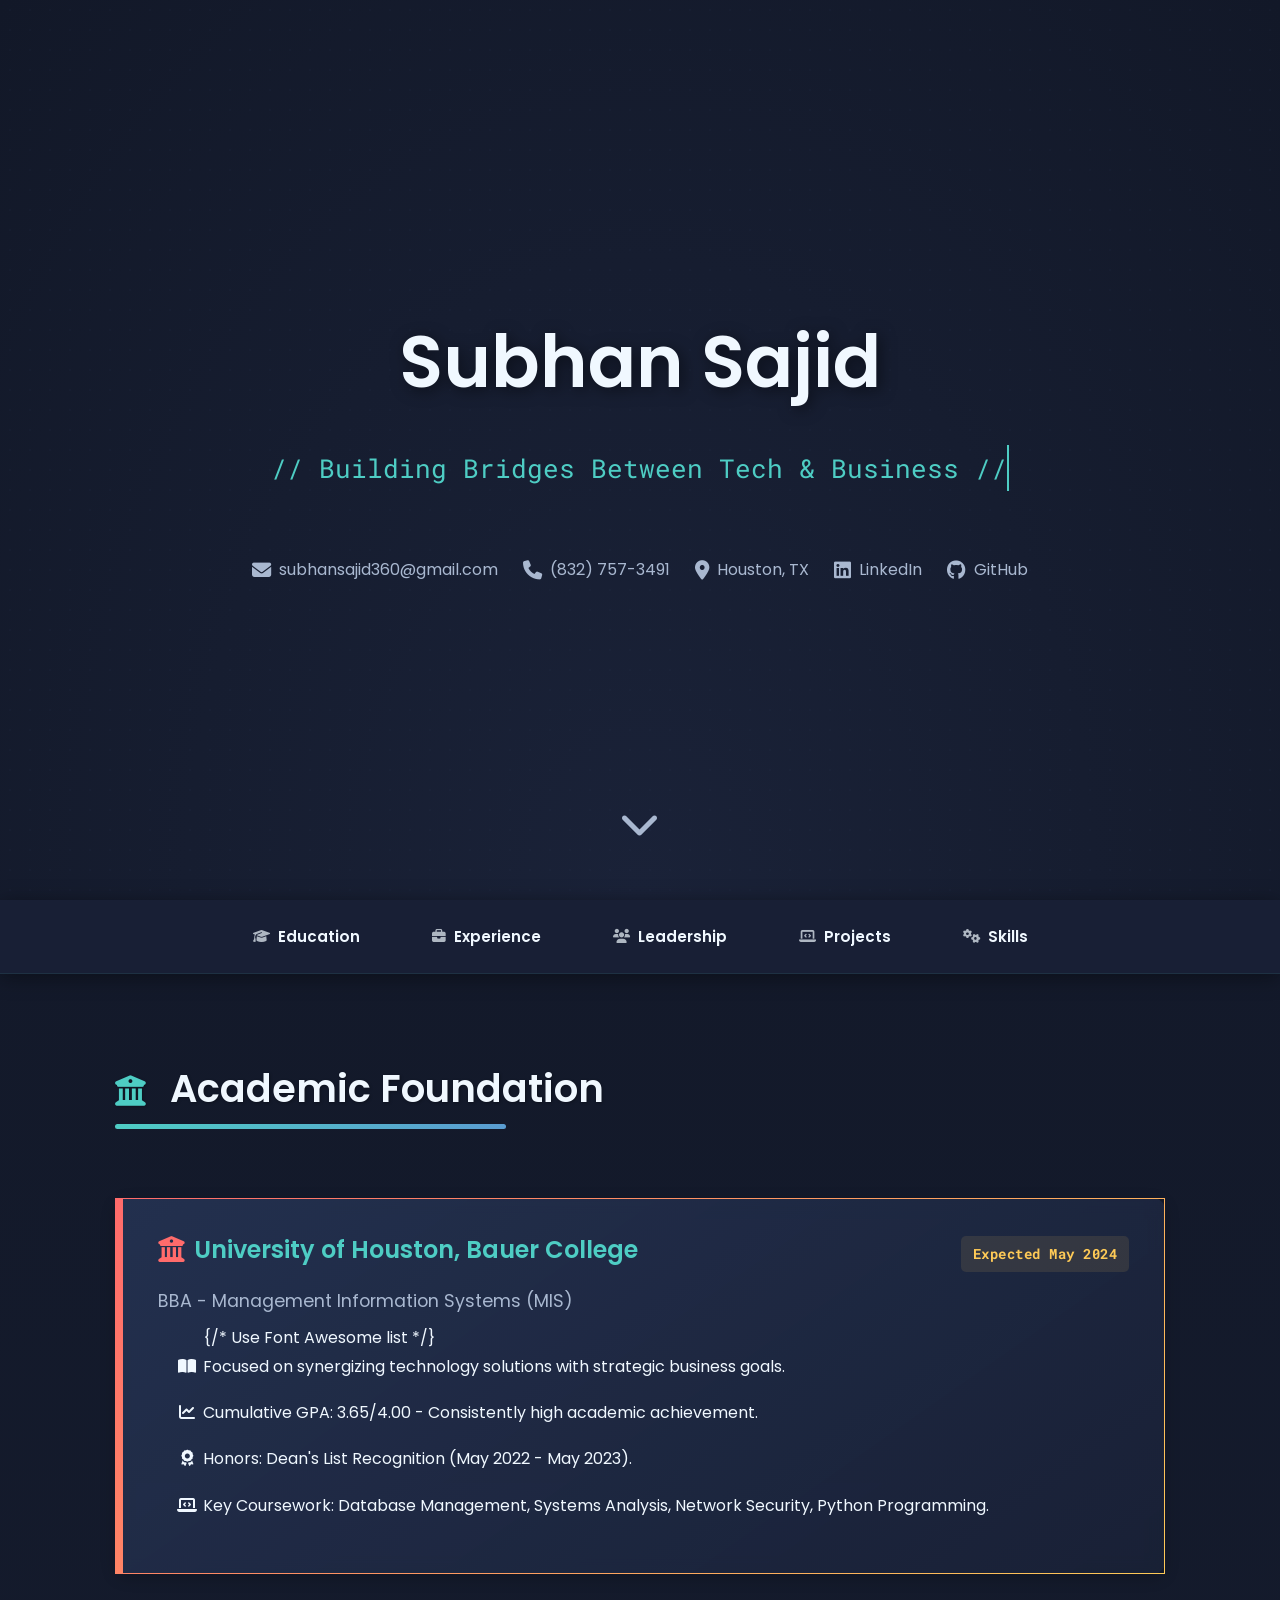
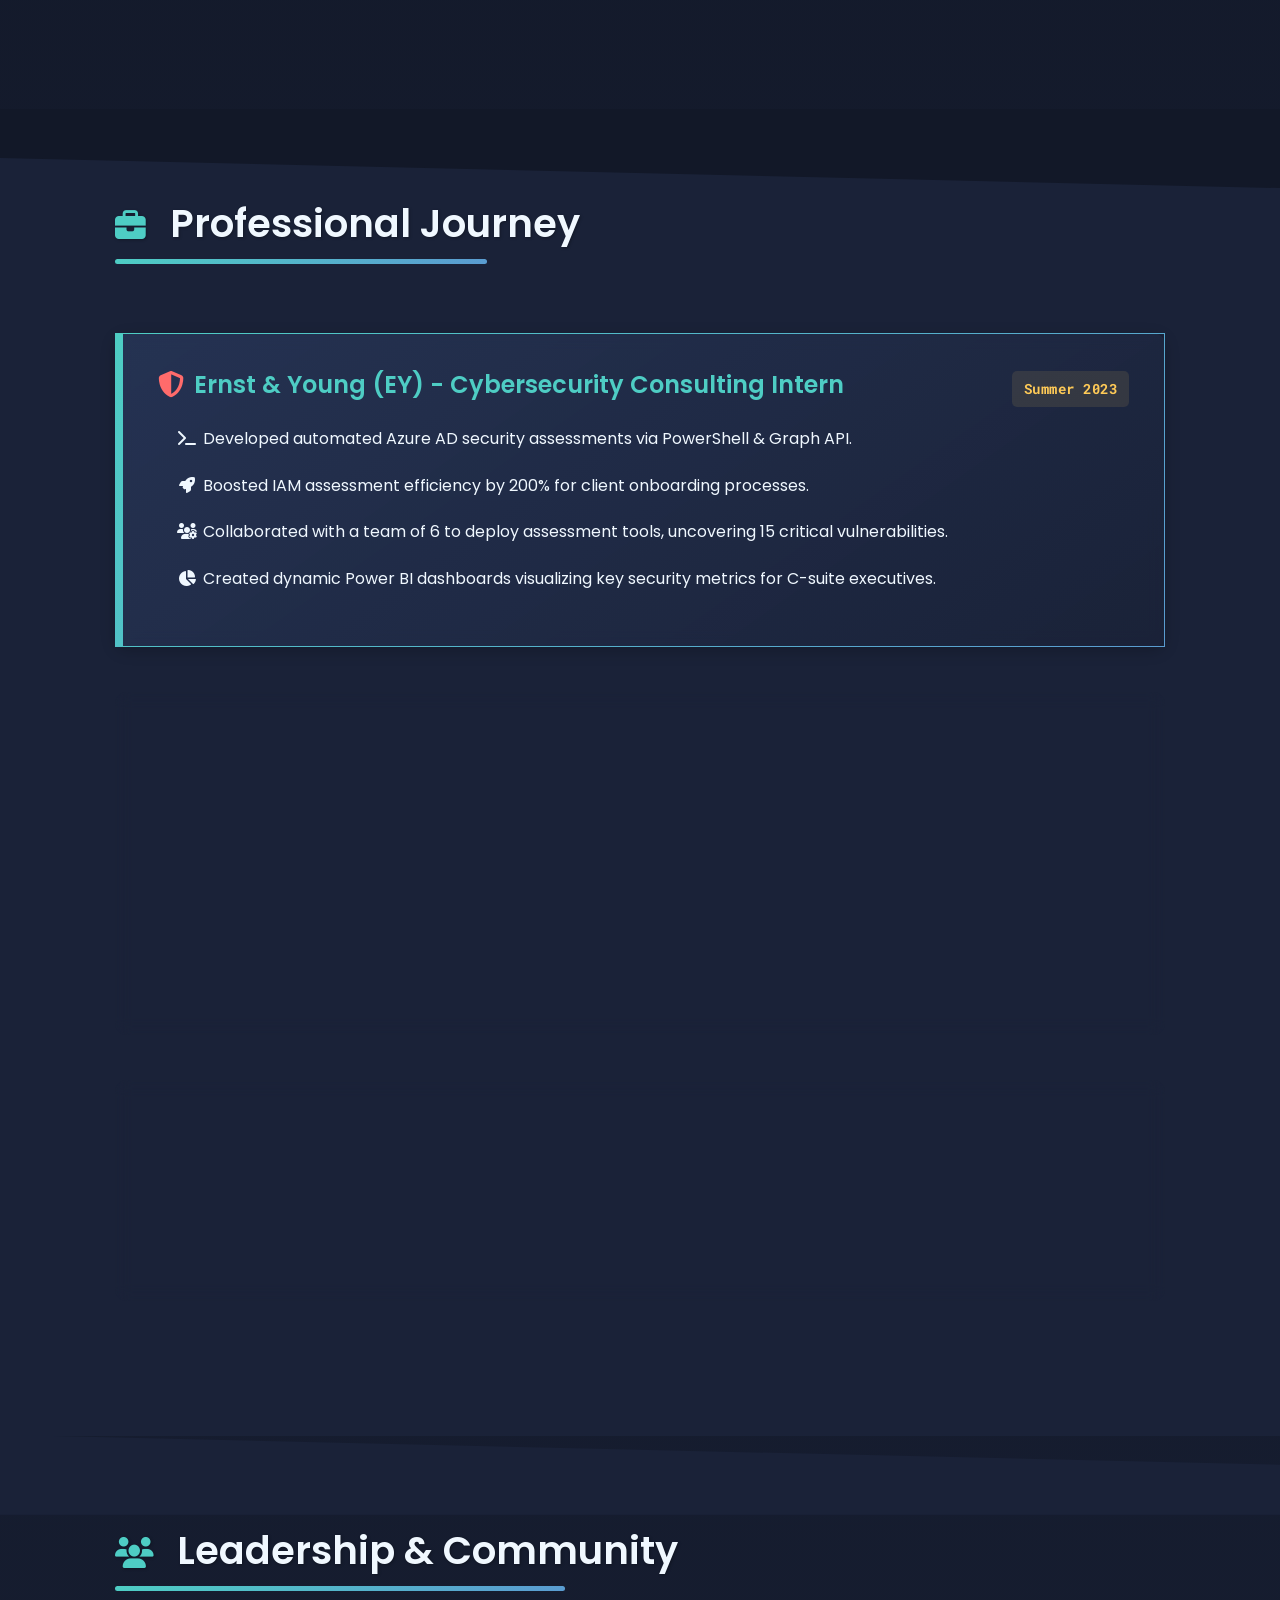
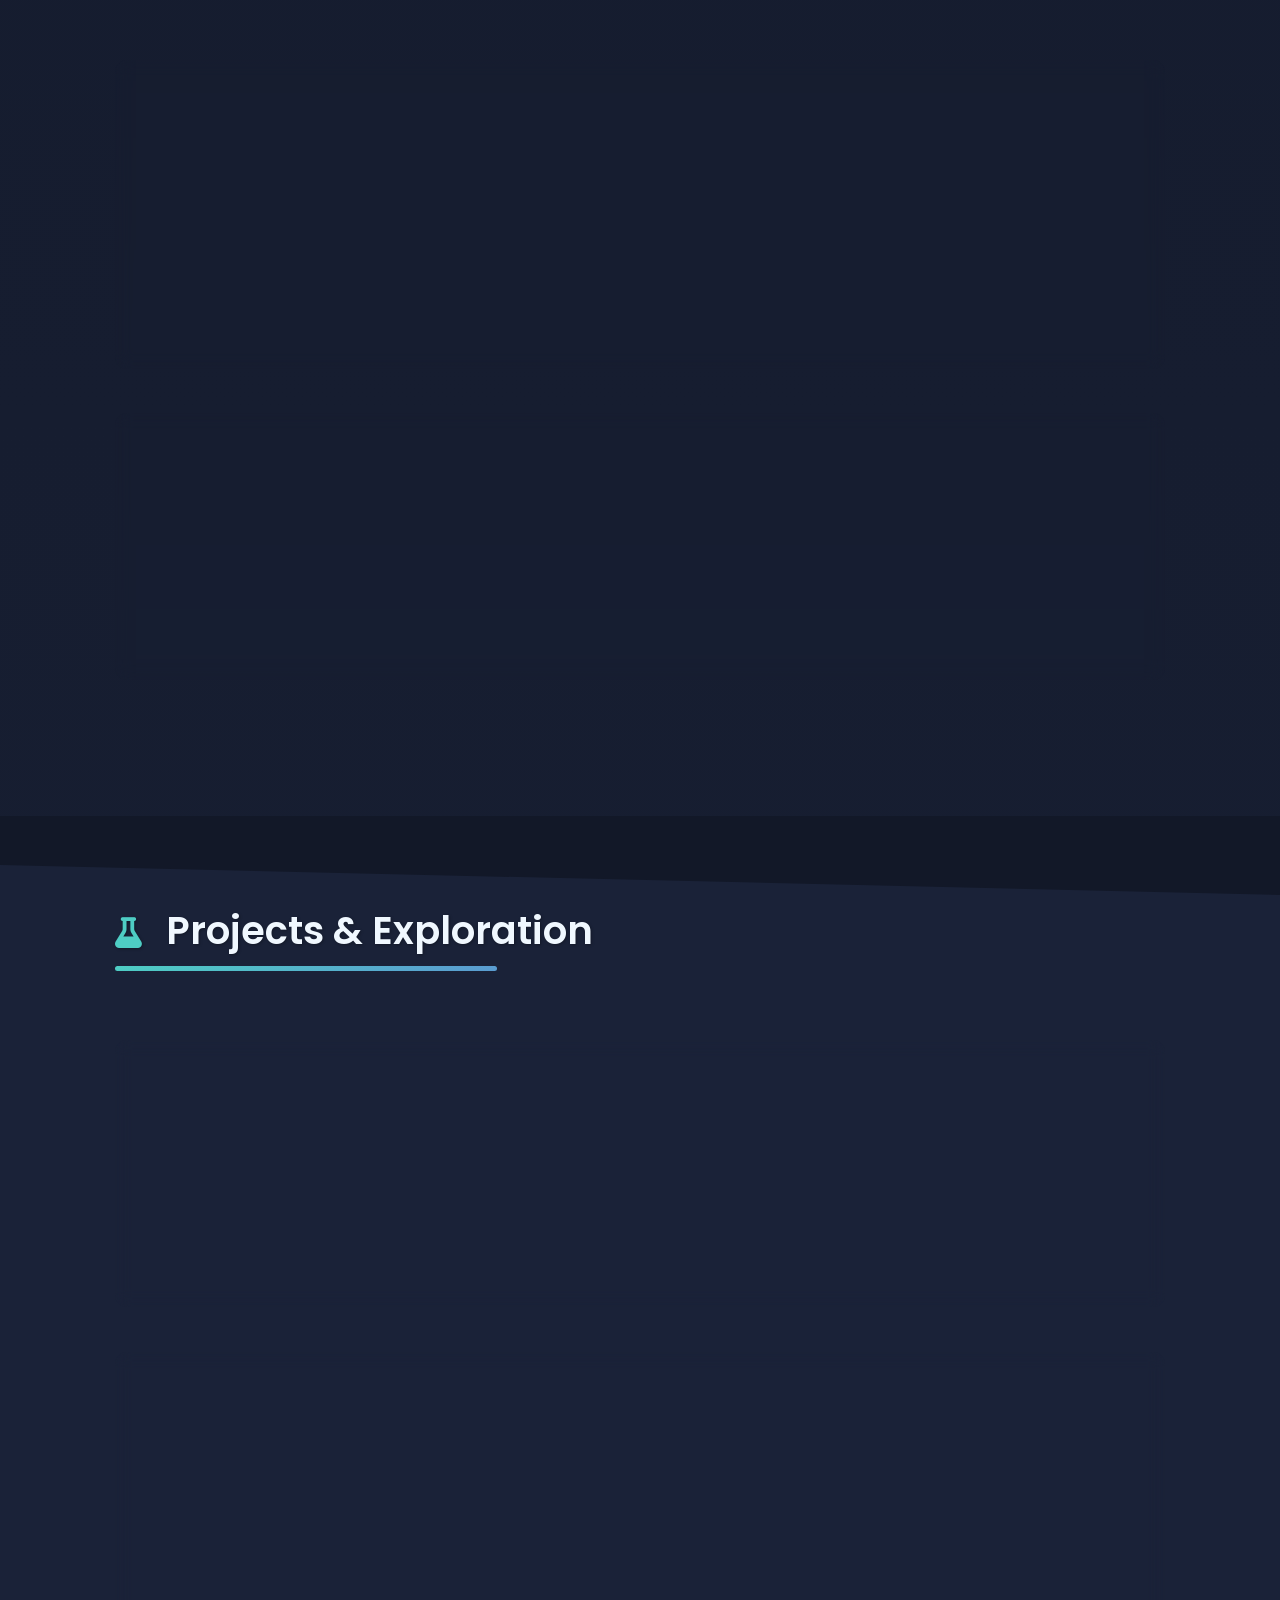
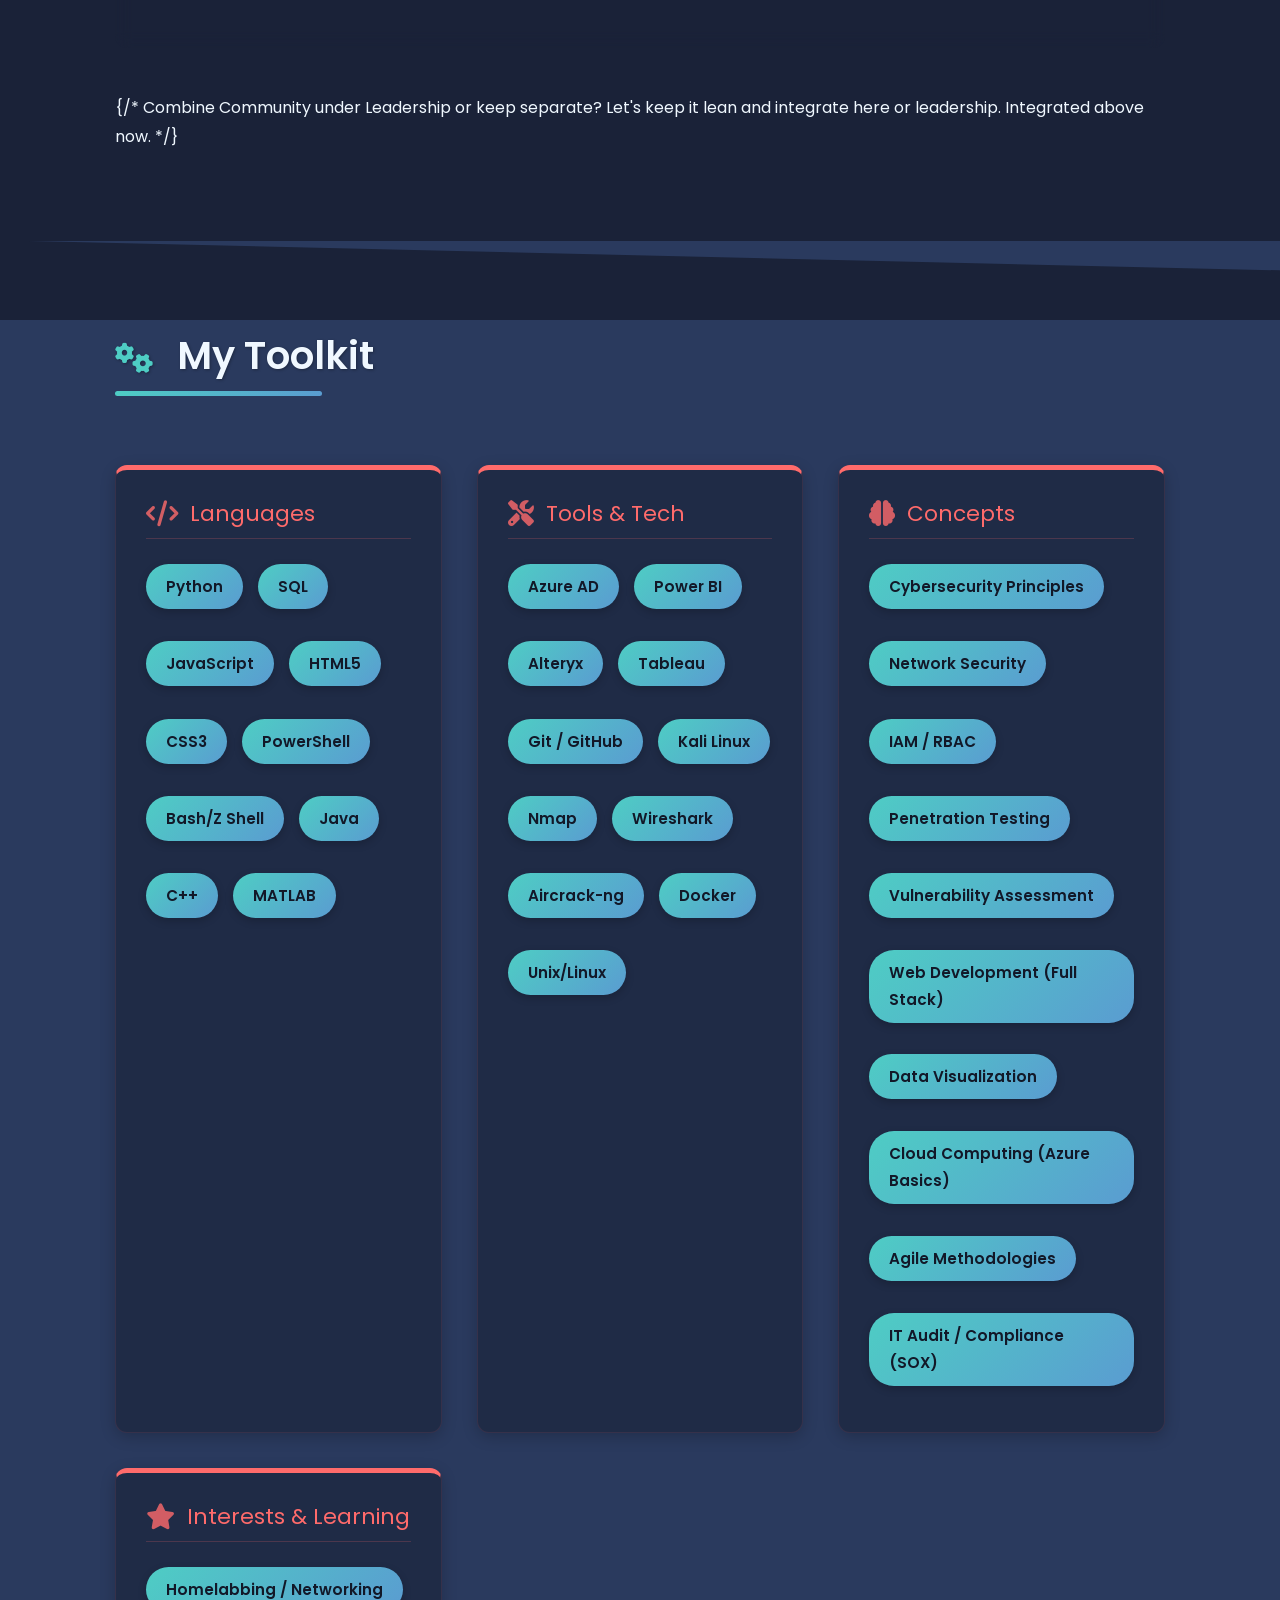
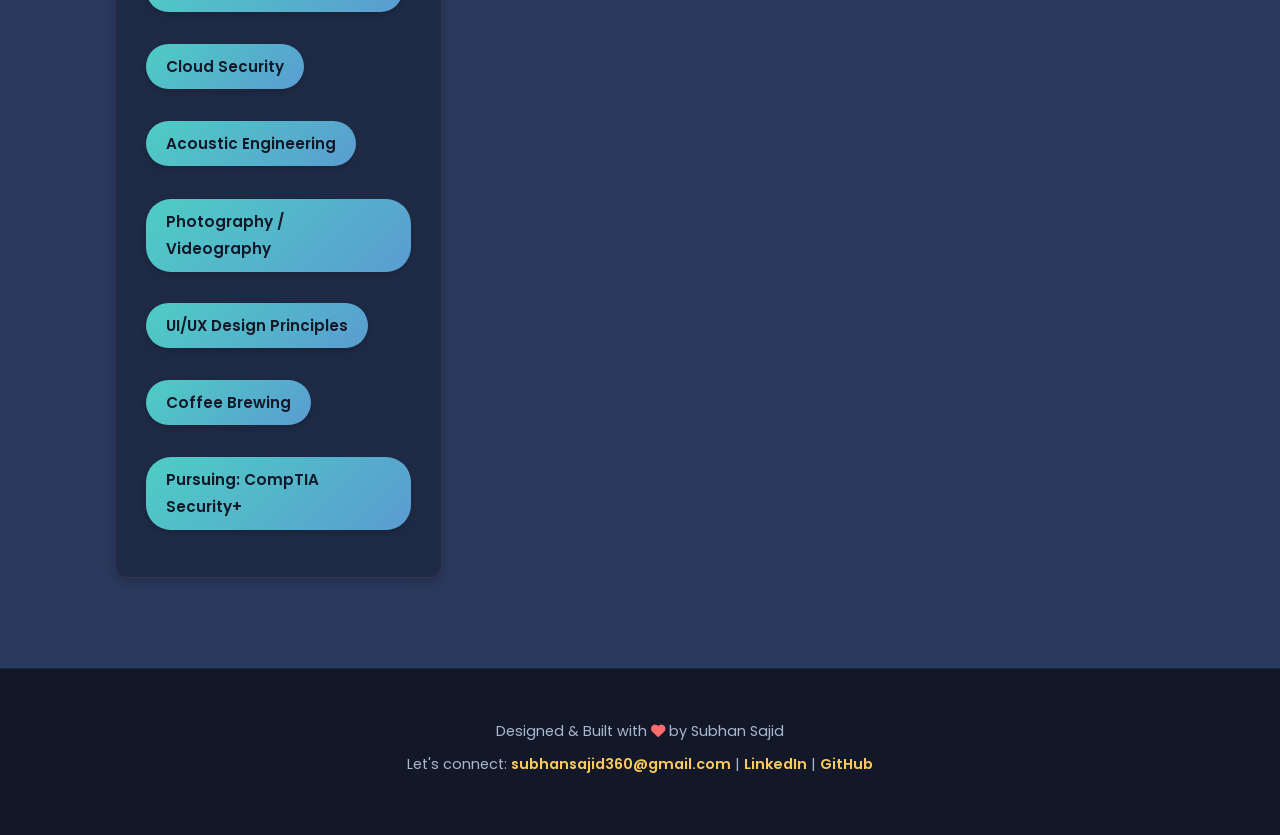
==== commit 78b0b91e: "Update index.html" ====
--- a/index.html
+++ b/index.html
@@ -461,7 +461,7 @@
                  <a><i class="fas fa-phone"></i> (832) 757-3491</a>
                  <a><i class="fas fa-map-marker-alt"></i> Houston, TX</a>
                 <a href="https://www.linkedin.com/in/subhanmsajid" target="_blank" rel="noopener noreferrer"><i class="fab fa-linkedin"></i> LinkedIn</a>
-                <a href="https://github.com/" target="_blank" rel="noopener noreferrer"><i class="fab fa-github"></i> GitHub</a> {/* Add Your Github Link */}
+                <a href="https://github.com/subhanepix" target="_blank" rel="noopener noreferrer"><i class="fab fa-github"></i> GitHub</a> 
             </div>
         </div>
          <a href="#education" aria-label="Scroll down" class="scroll-down-indicator"><i class="fas fa-chevron-down"></i></a>
@@ -730,4 +730,4 @@
     </script>
 
 </body>
-</html>+</html>
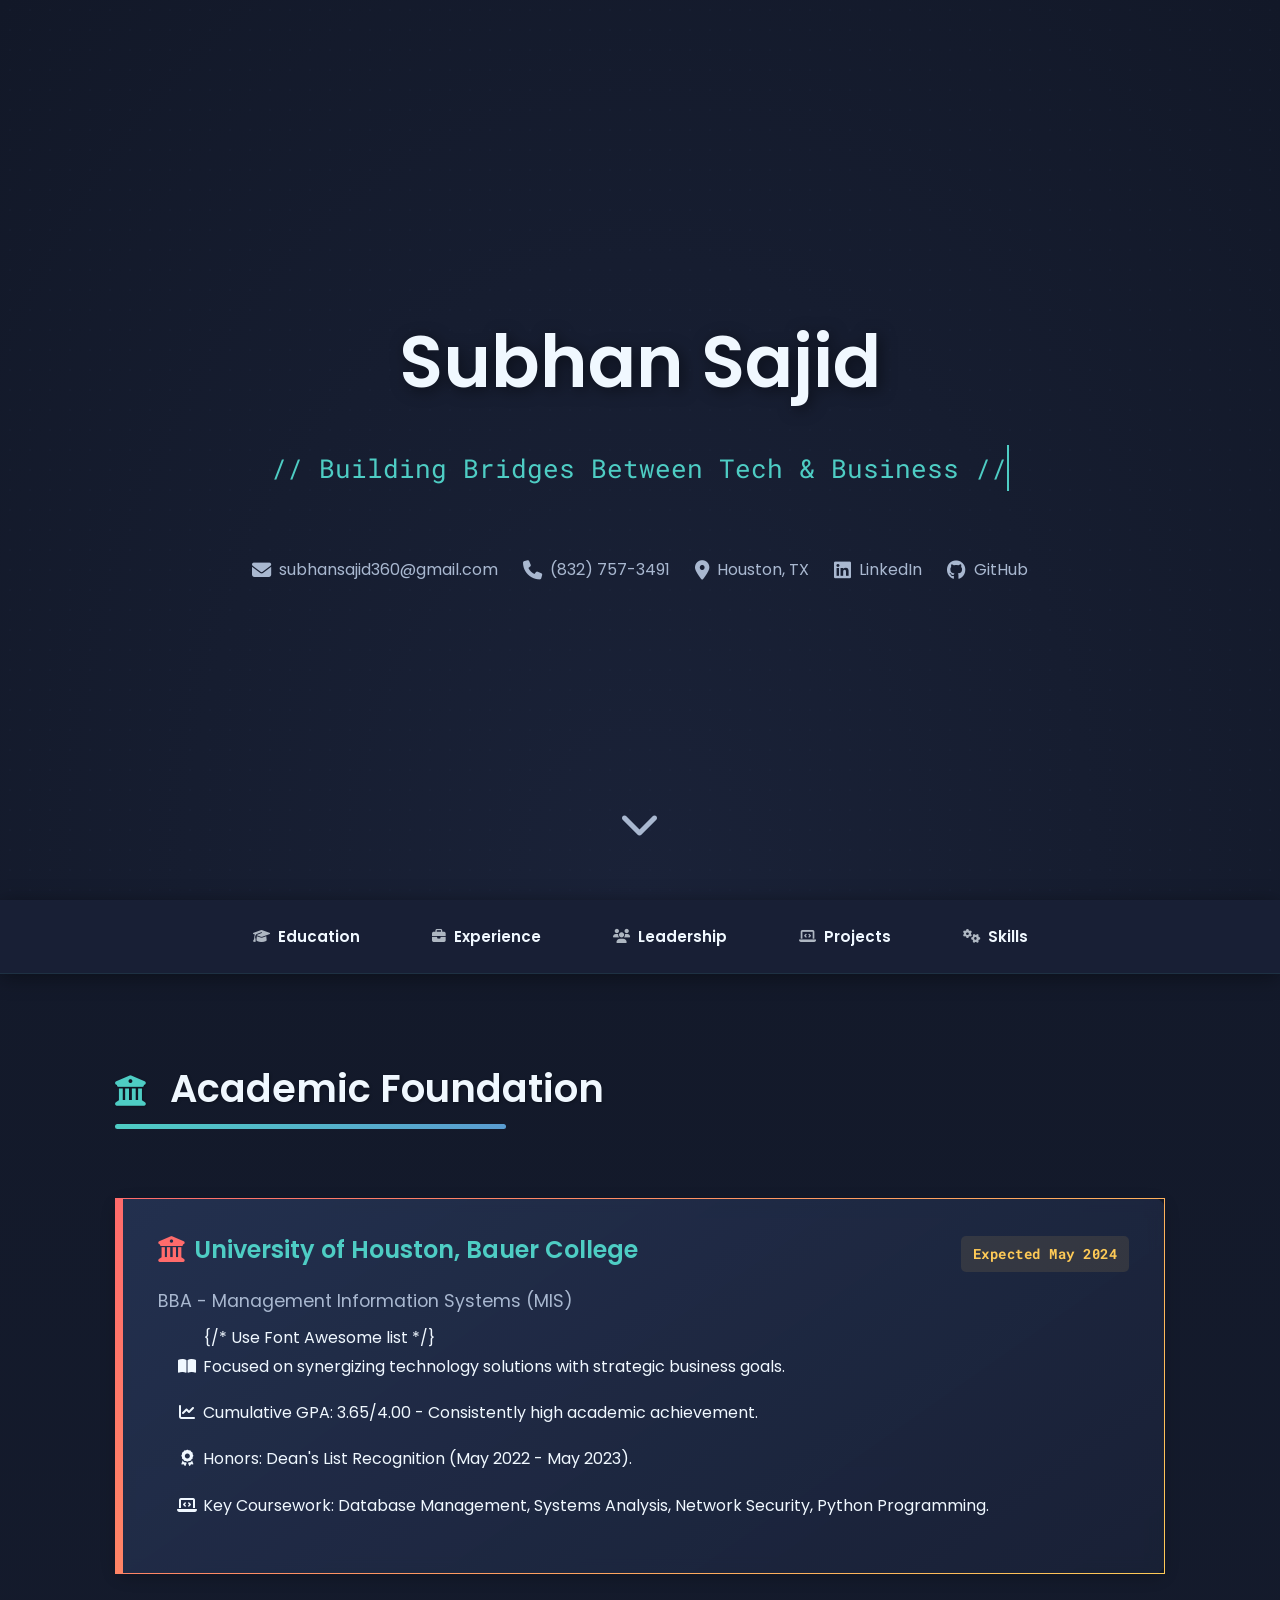
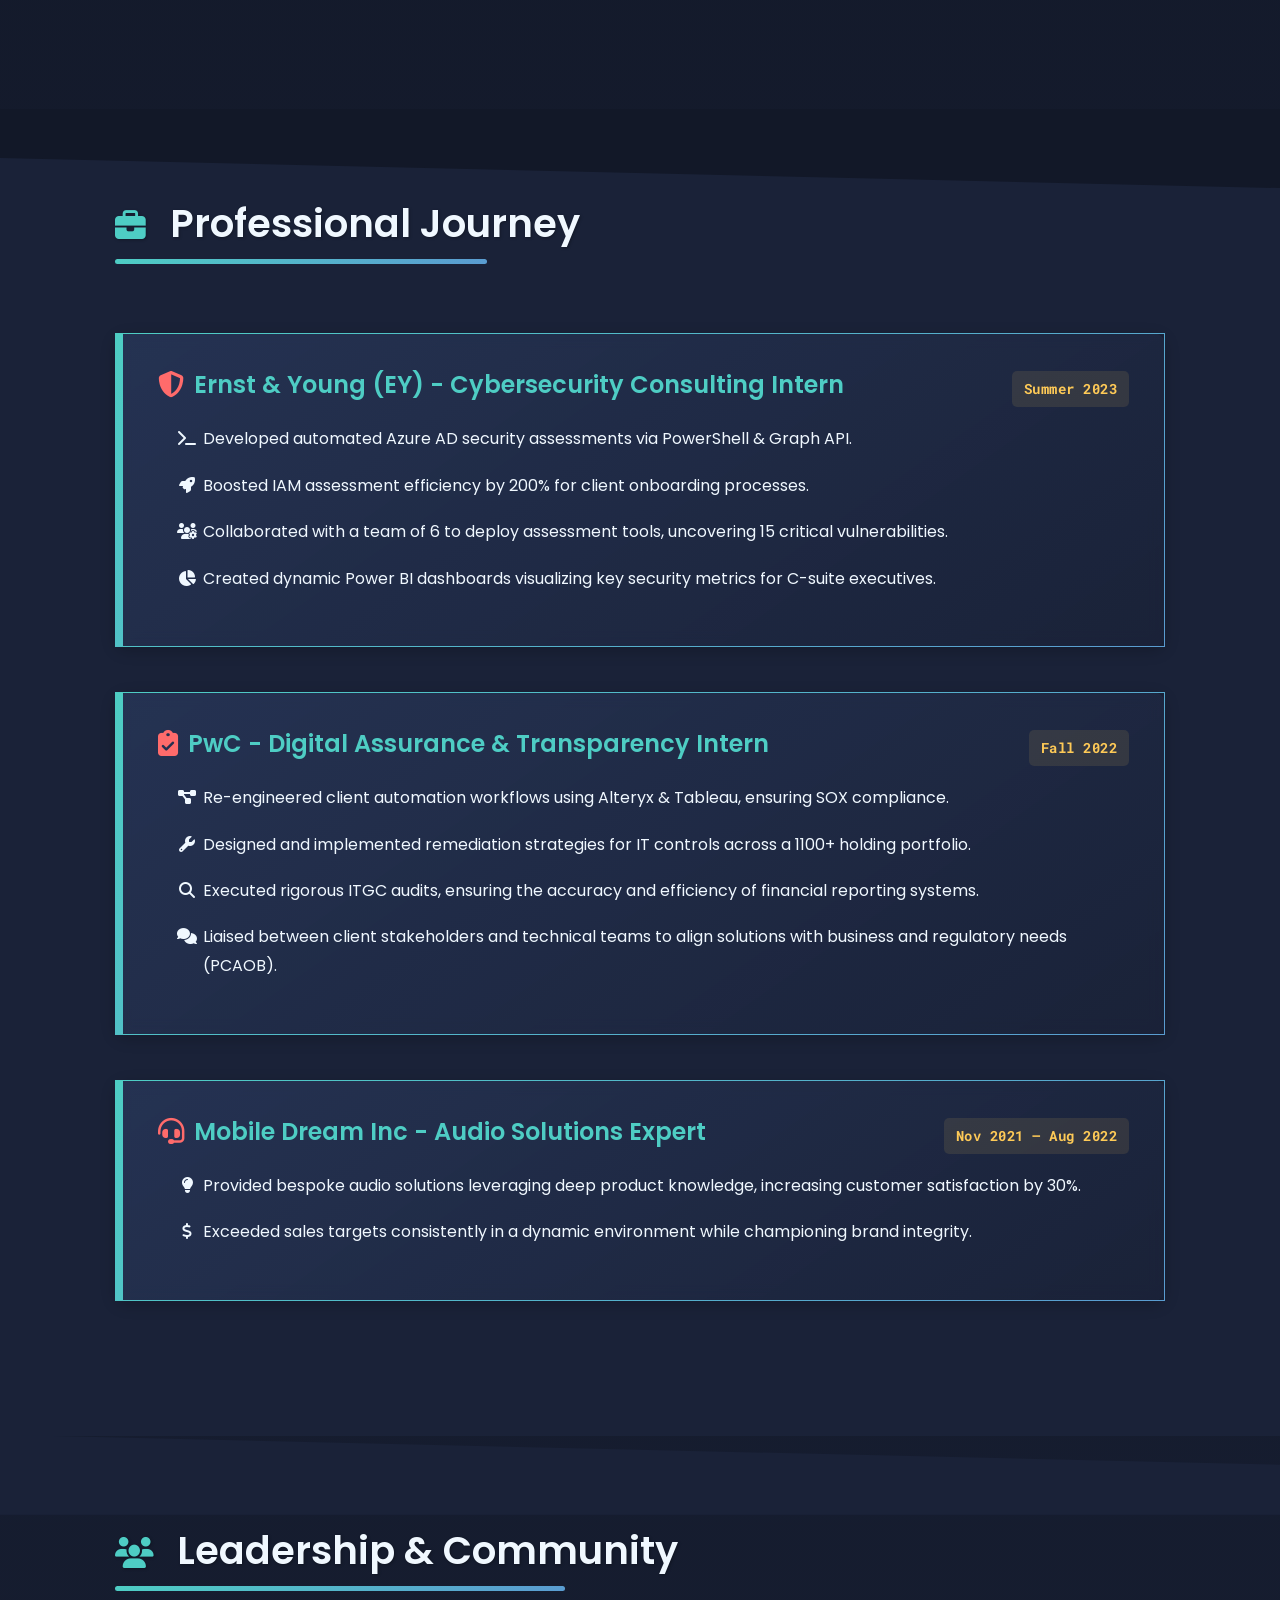
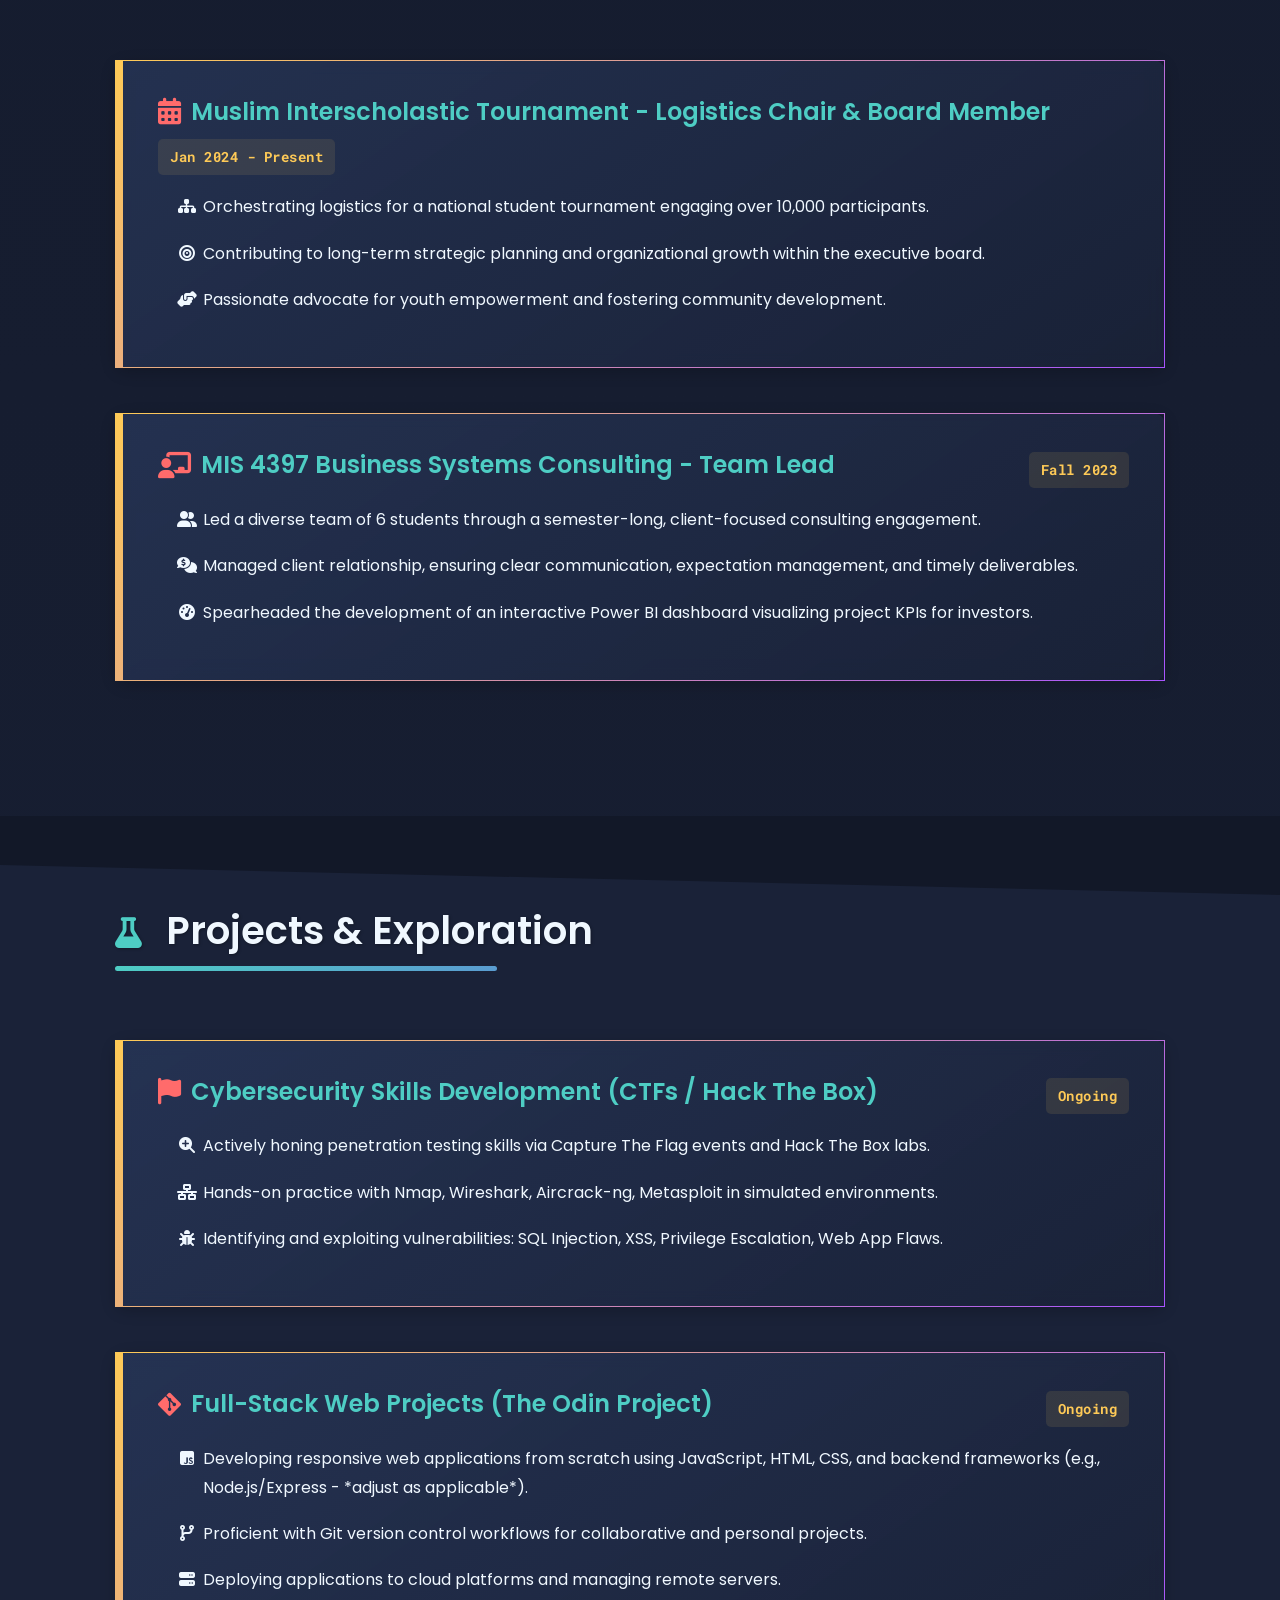
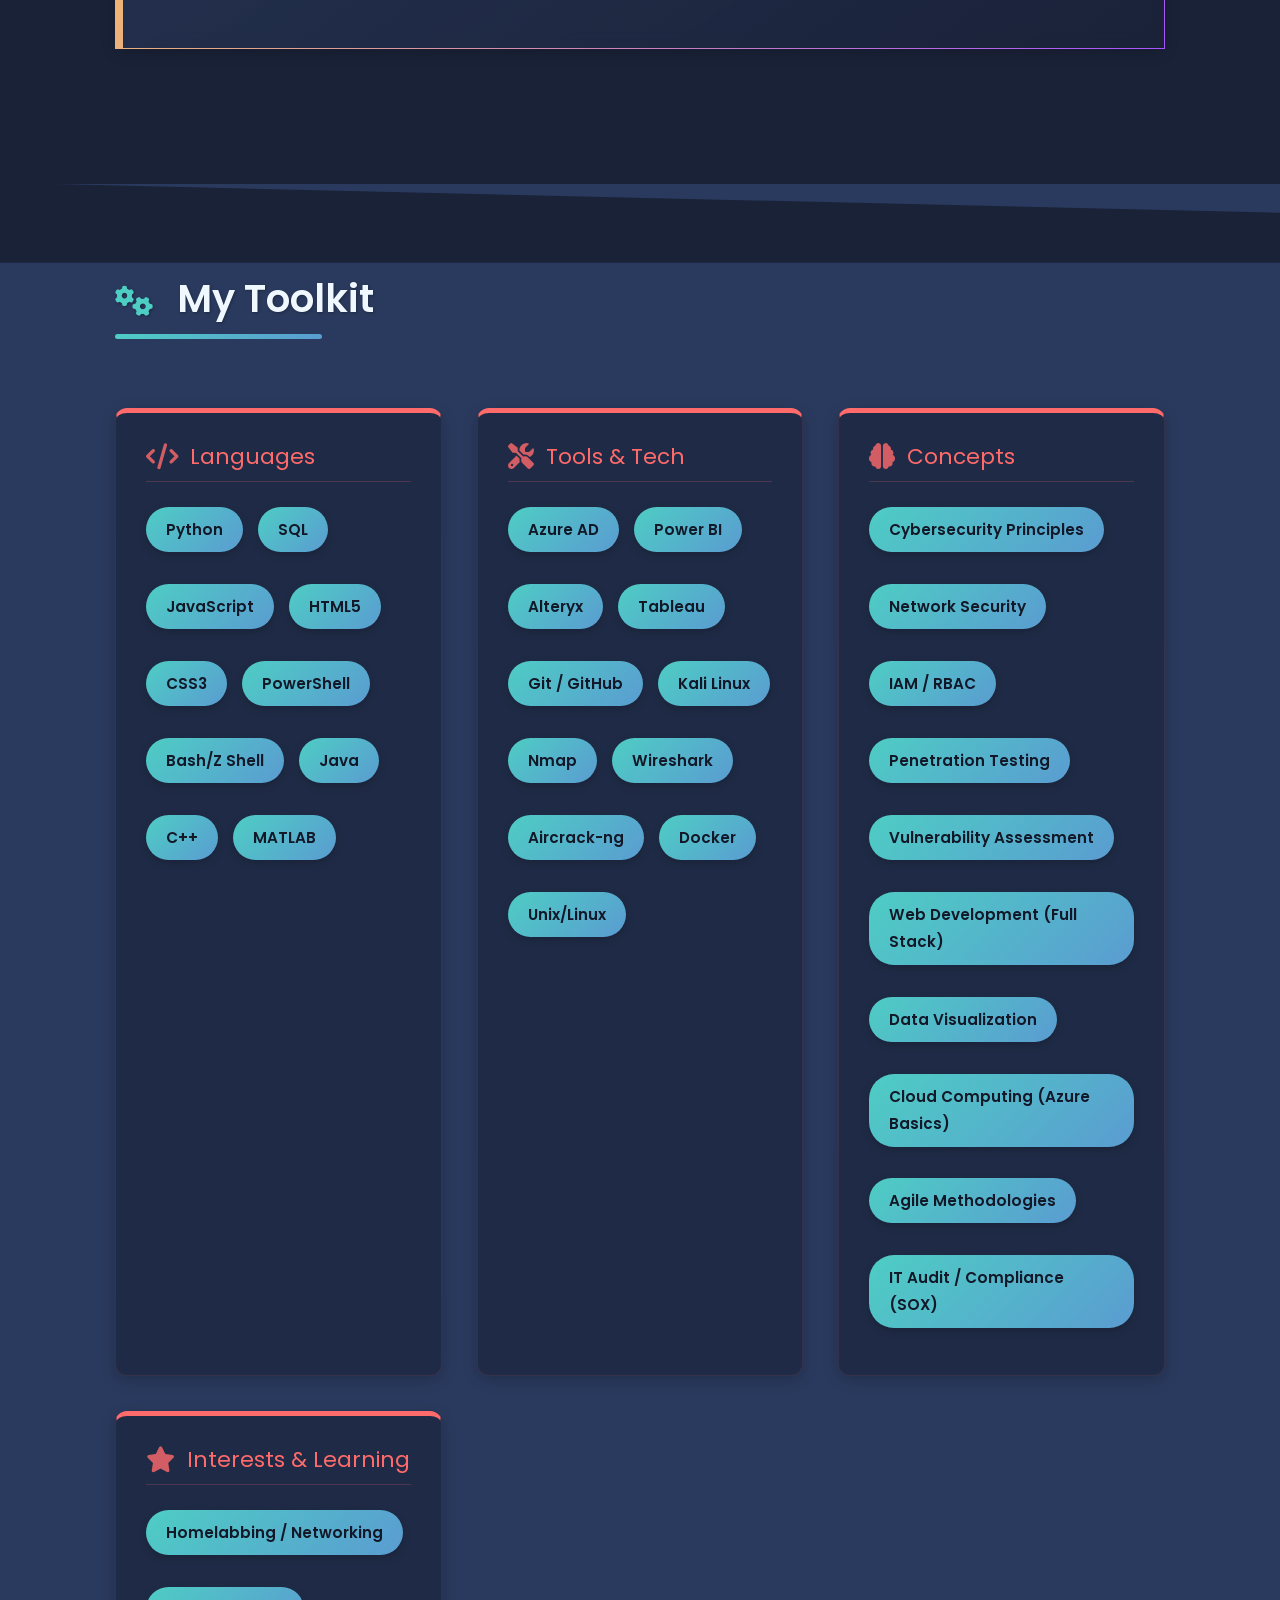
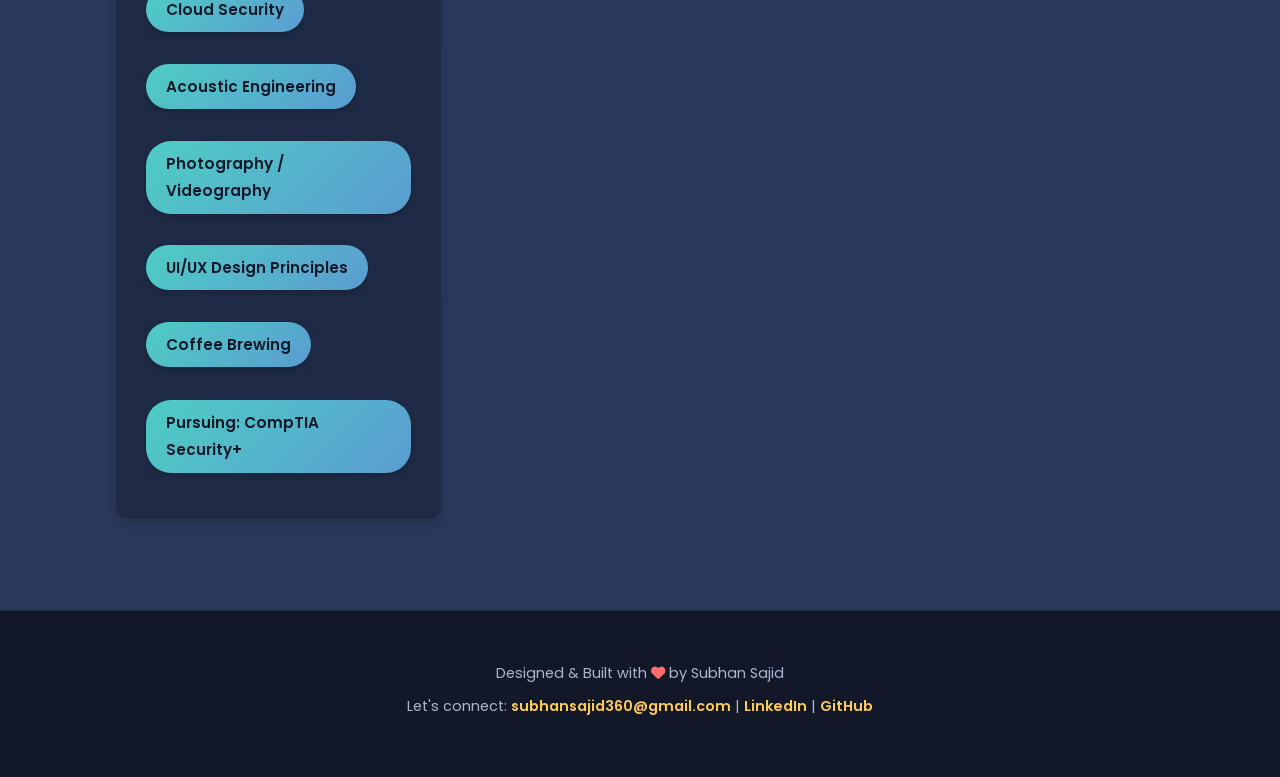
==== commit 94c6ecf7: "Update index.html" ====
--- a/index.html
+++ b/index.html
@@ -604,7 +604,7 @@
                  </ul>
              </article>
 
-             {/* Combine Community under Leadership or keep separate? Let's keep it lean and integrate here or leadership. Integrated above now. */}
+
 
          </div>
     </section>
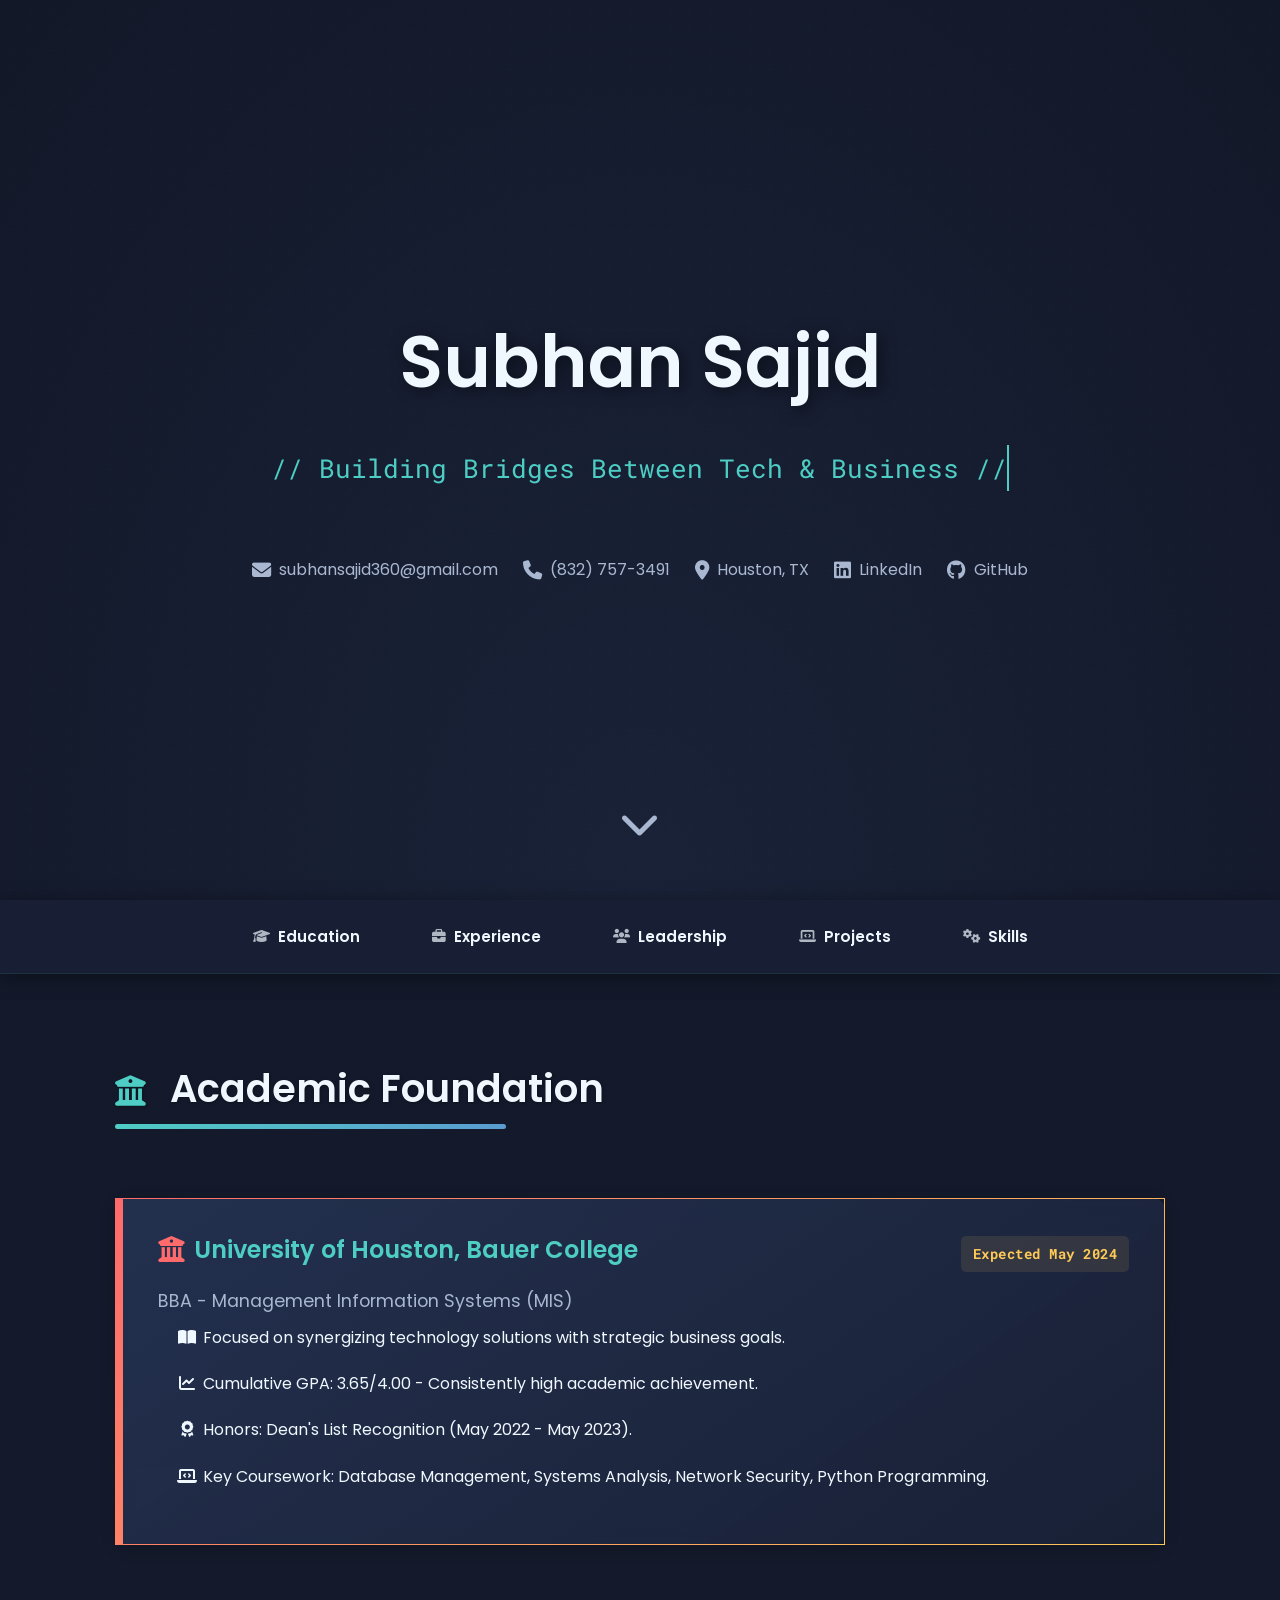
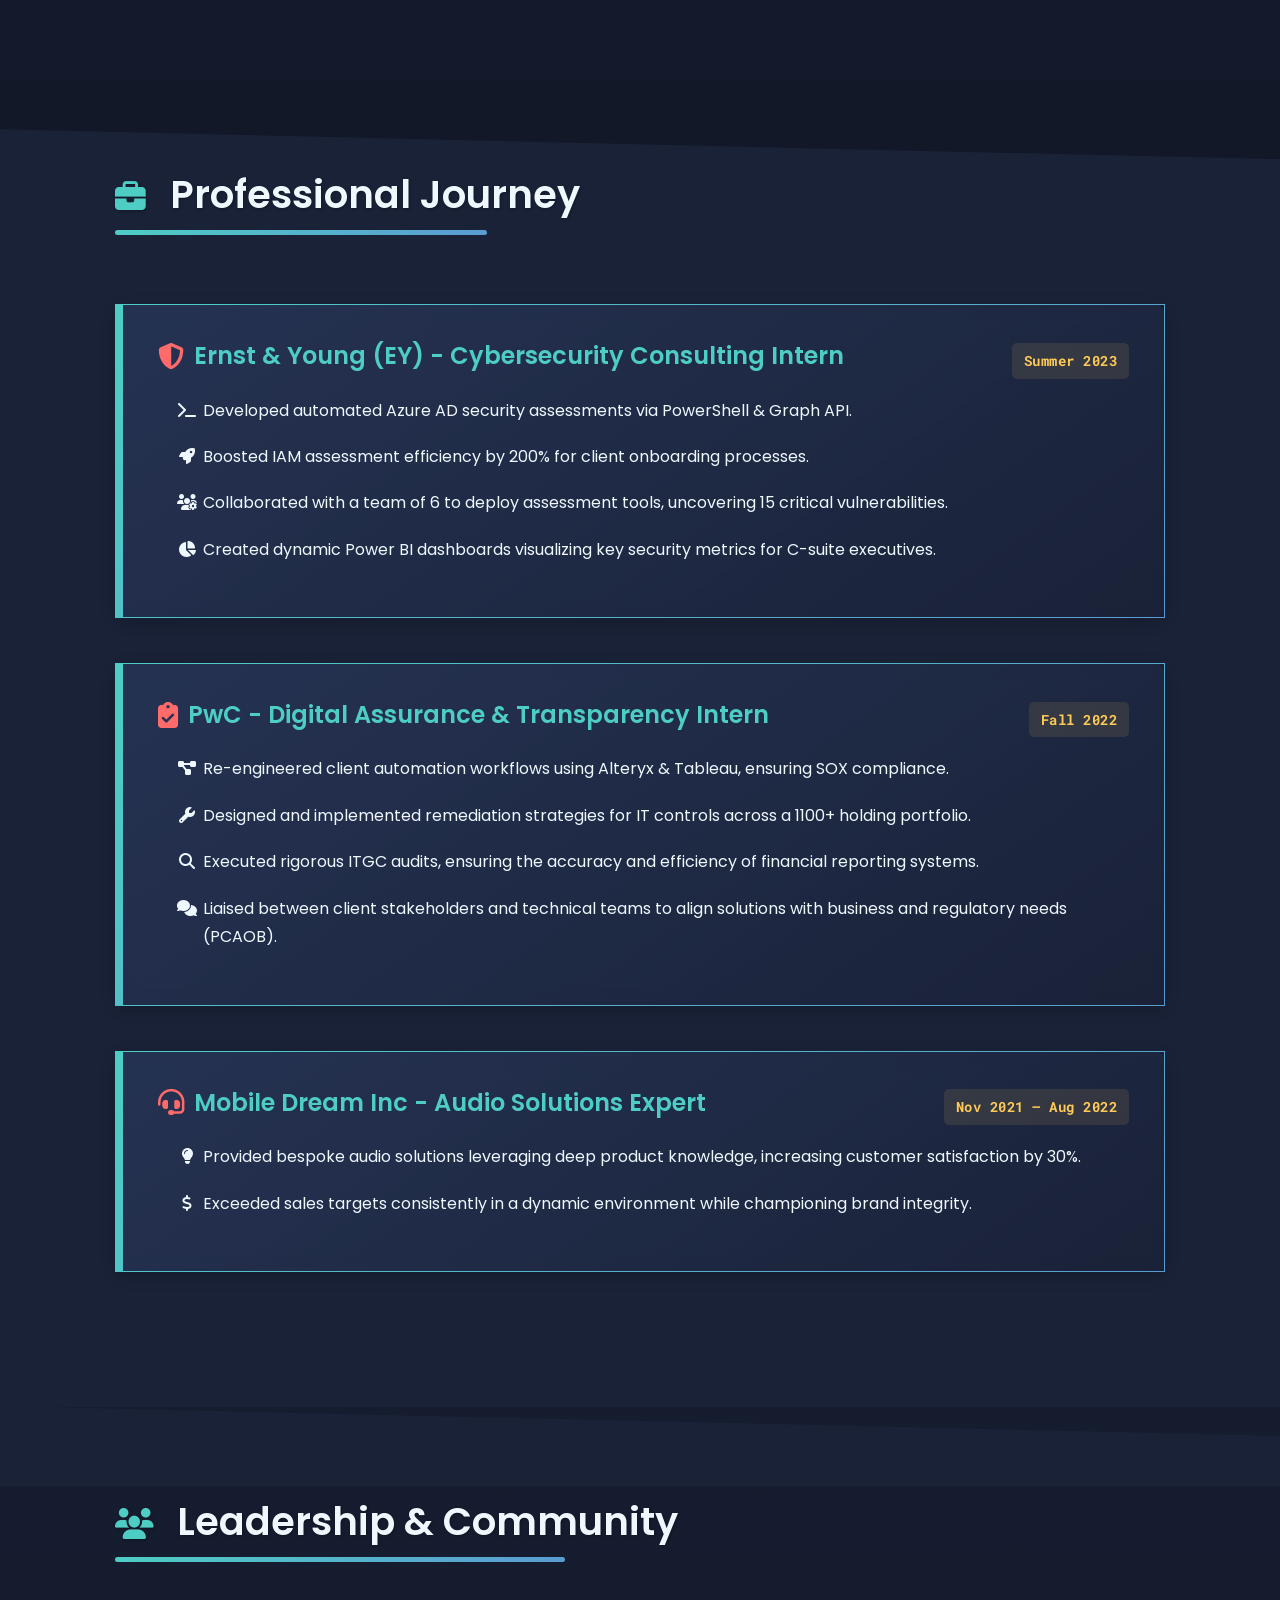
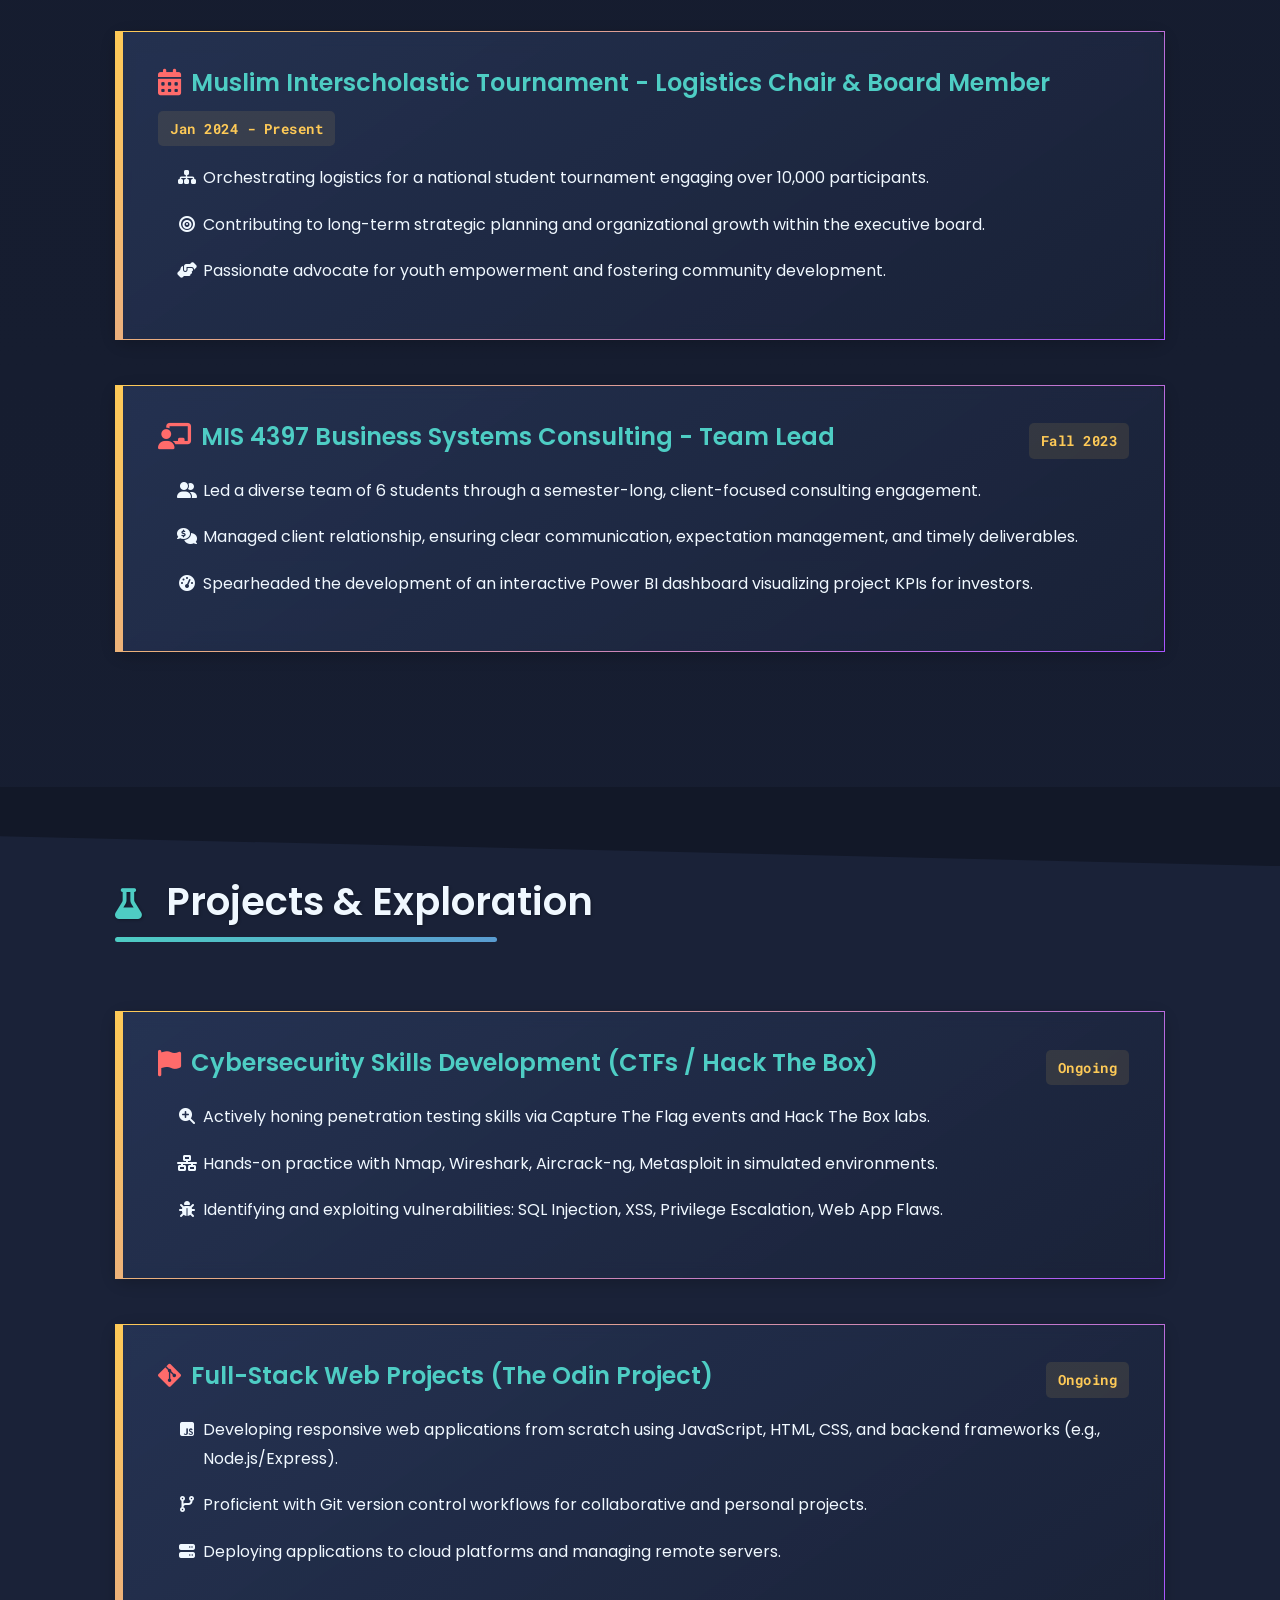
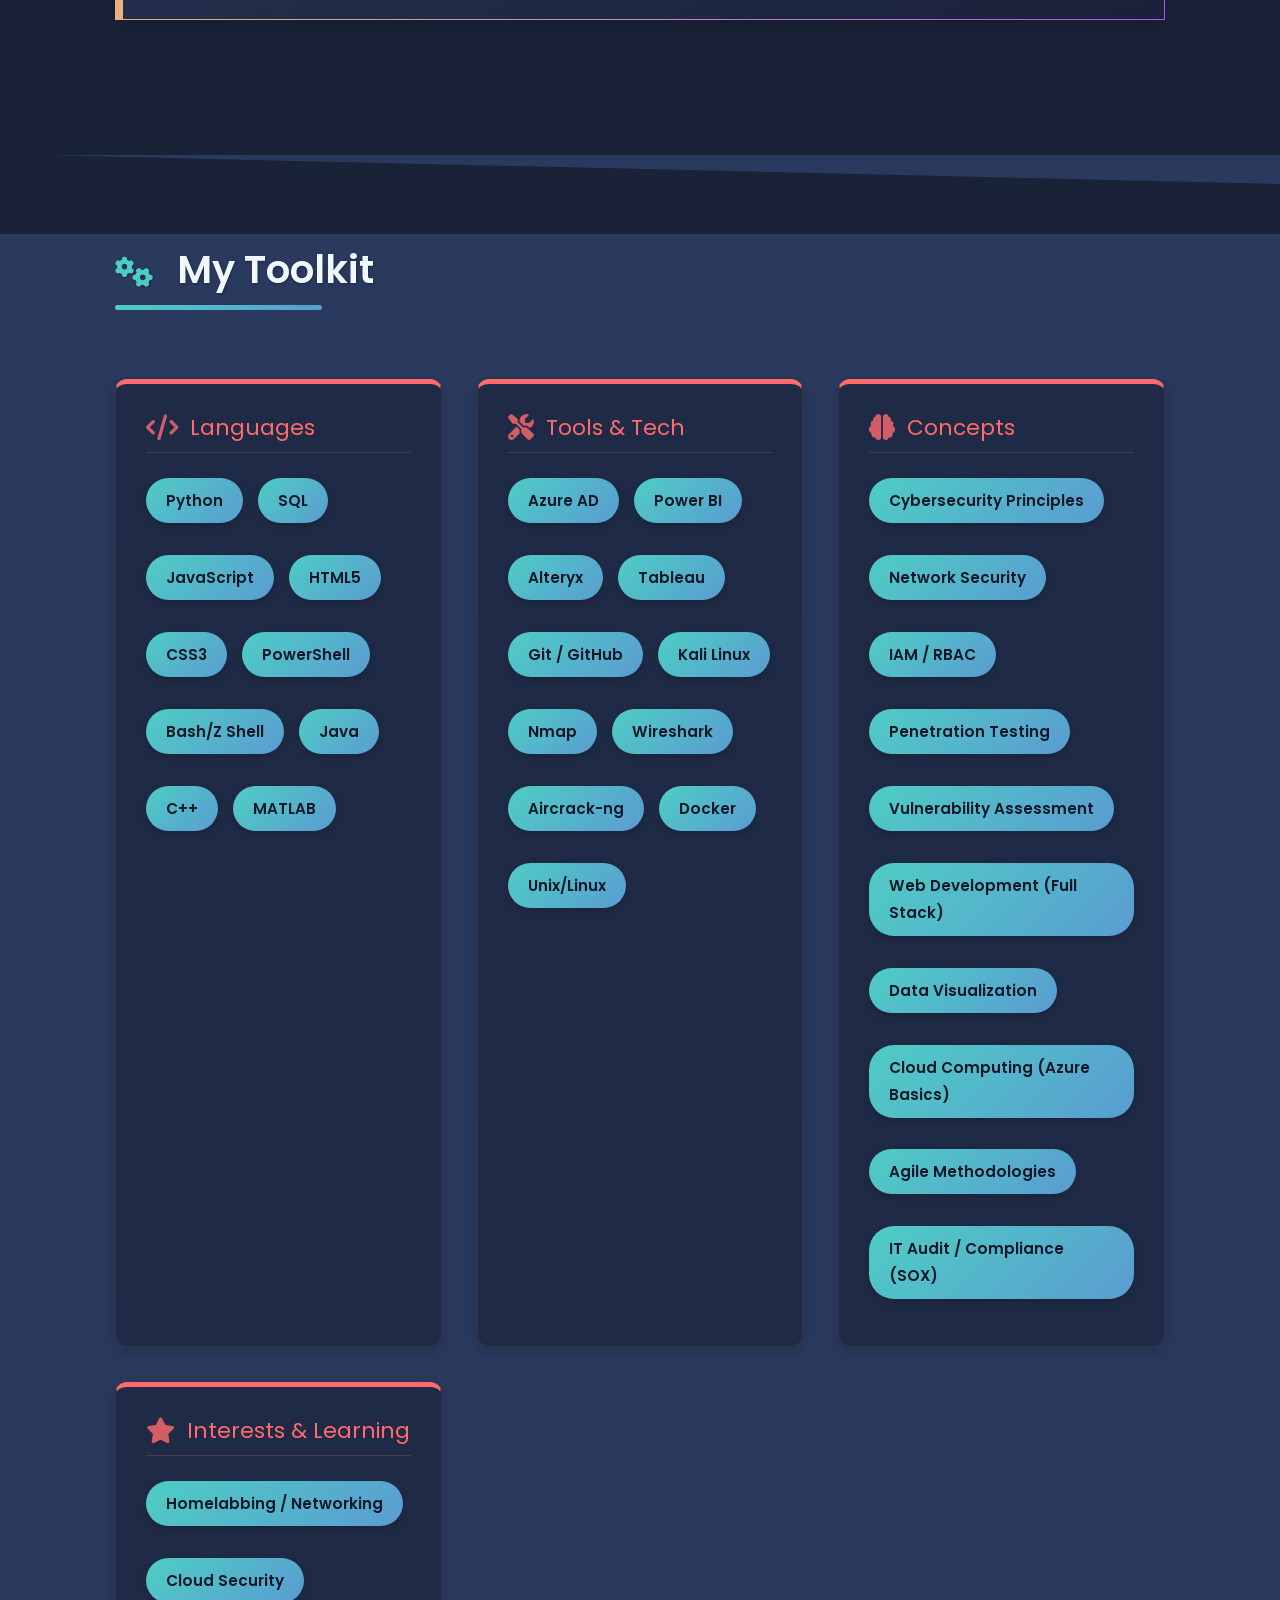
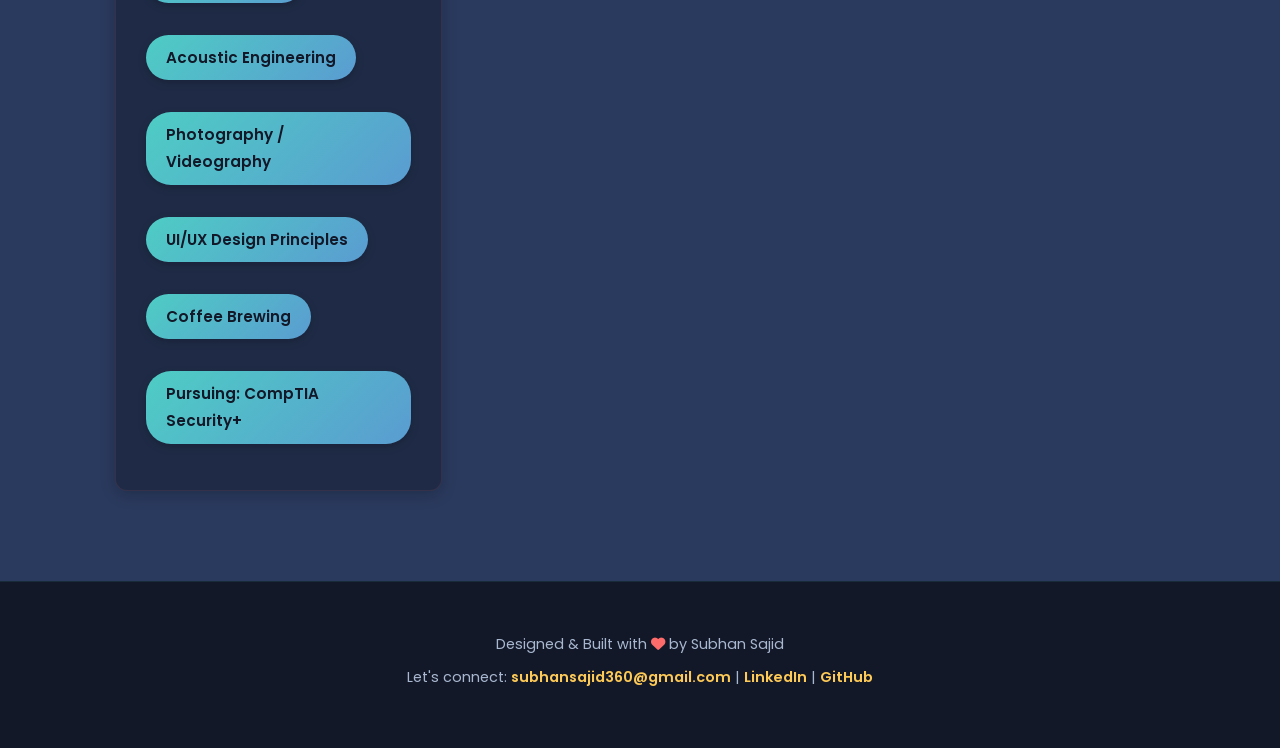
==== commit b75afbda: "Update index.html" ====
--- a/index.html
+++ b/index.html
@@ -490,7 +490,7 @@
                     <span class="date">Expected May 2024</span>
                 </div>
                 <h4>BBA - Management Information Systems (MIS)</h4>
-                 <ul class="fa-ul"> {/* Use Font Awesome list */}
+                 <ul class="fa-ul"> 
                      <li><span class="fa-li"><i class="fas fa-book-open"></i></span>Focused on synergizing technology solutions with strategic business goals.</li>
                     <li><span class="fa-li"><i class="fas fa-chart-line"></i></span>Cumulative GPA: 3.65/4.00 - Consistently high academic achievement.</li>
                     <li><span class="fa-li"><i class="fas fa-award"></i></span>Honors: Dean's List Recognition (May 2022 - May 2023).</li>
@@ -598,7 +598,7 @@
                     <span class="date">Ongoing</span>
                 </div>
                  <ul class="fa-ul">
-                     <li><span class="fa-li"><i class="fab fa-js-square"></i></span>Developing responsive web applications from scratch using JavaScript, HTML, CSS, and backend frameworks (e.g., Node.js/Express - *adjust as applicable*).</li>
+                     <li><span class="fa-li"><i class="fab fa-js-square"></i></span>Developing responsive web applications from scratch using JavaScript, HTML, CSS, and backend frameworks (e.g., Node.js/Express).</li>
                      <li><span class="fa-li"><i class="fas fa-code-branch"></i></span>Proficient with Git version control workflows for collaborative and personal projects.</li>
                      <li><span class="fa-li"><i class="fas fa-server"></i></span>Deploying applications to cloud platforms and managing remote servers.</li>
                  </ul>
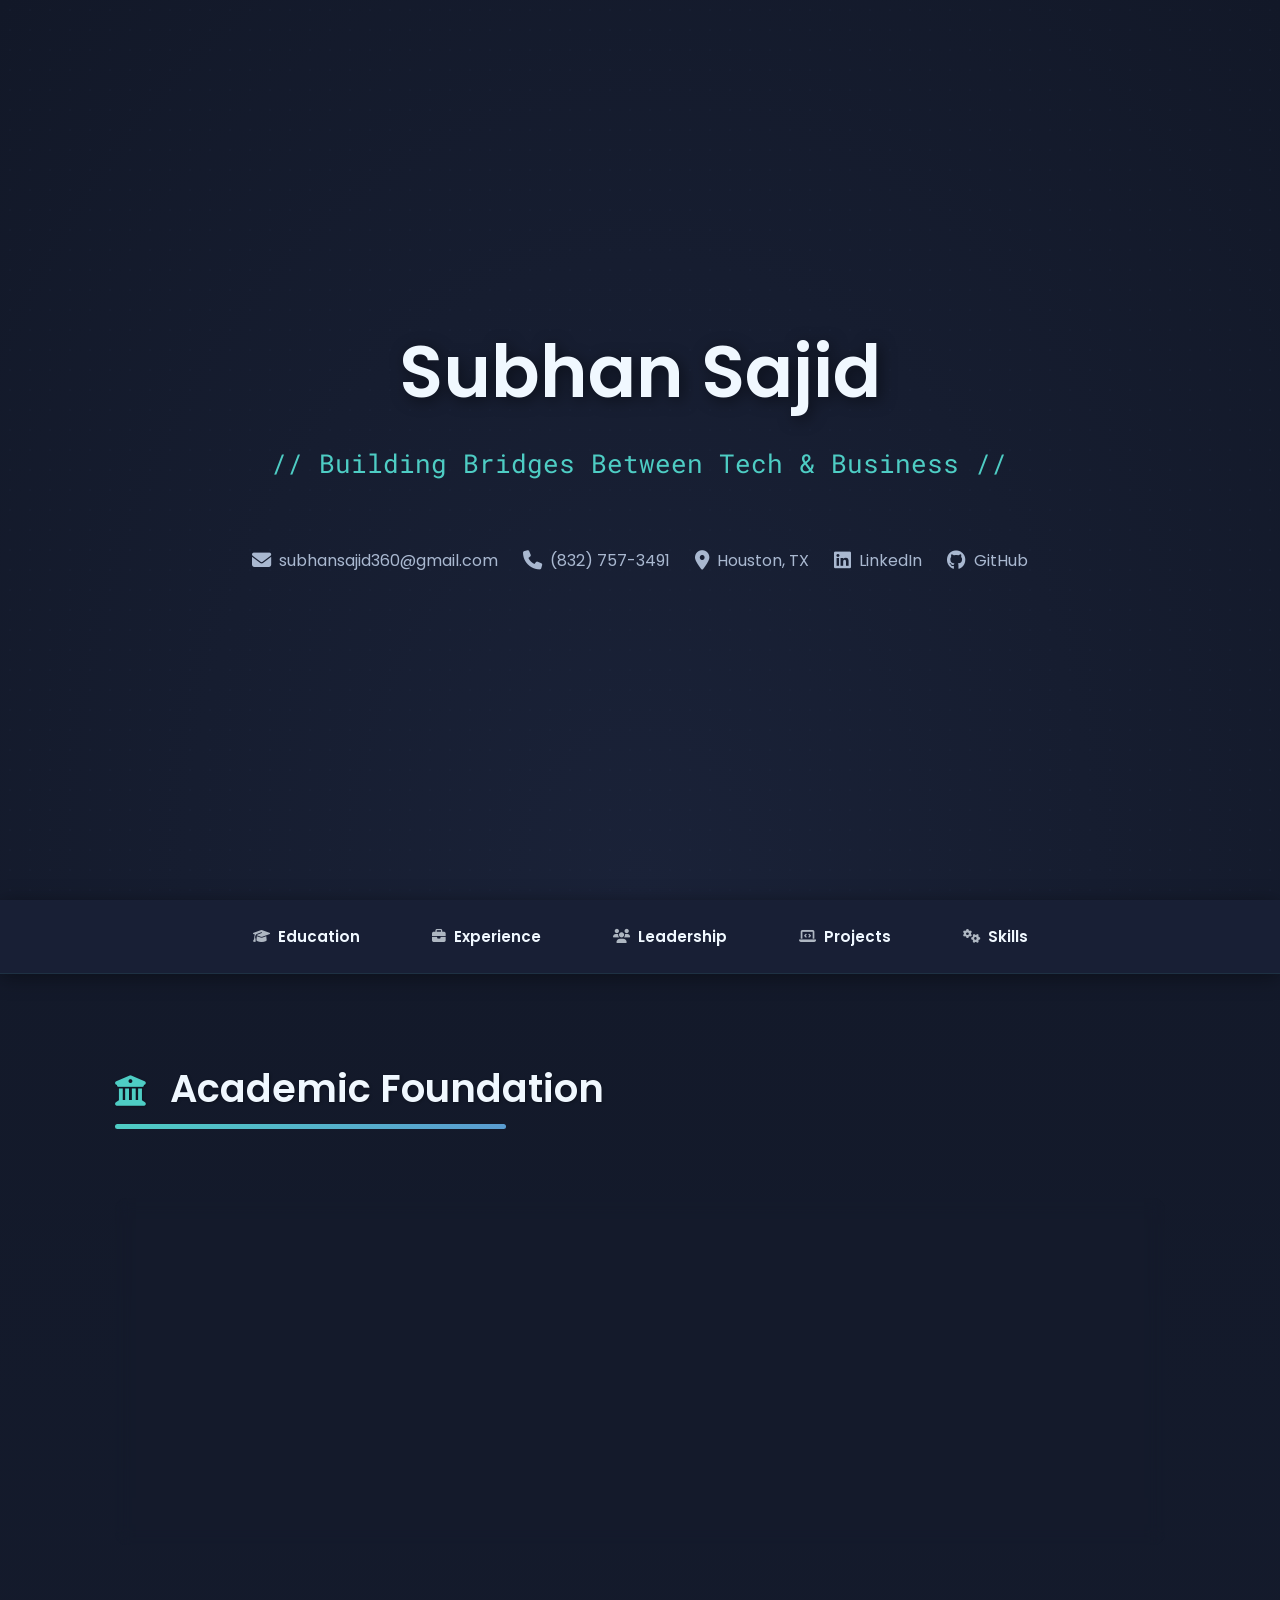
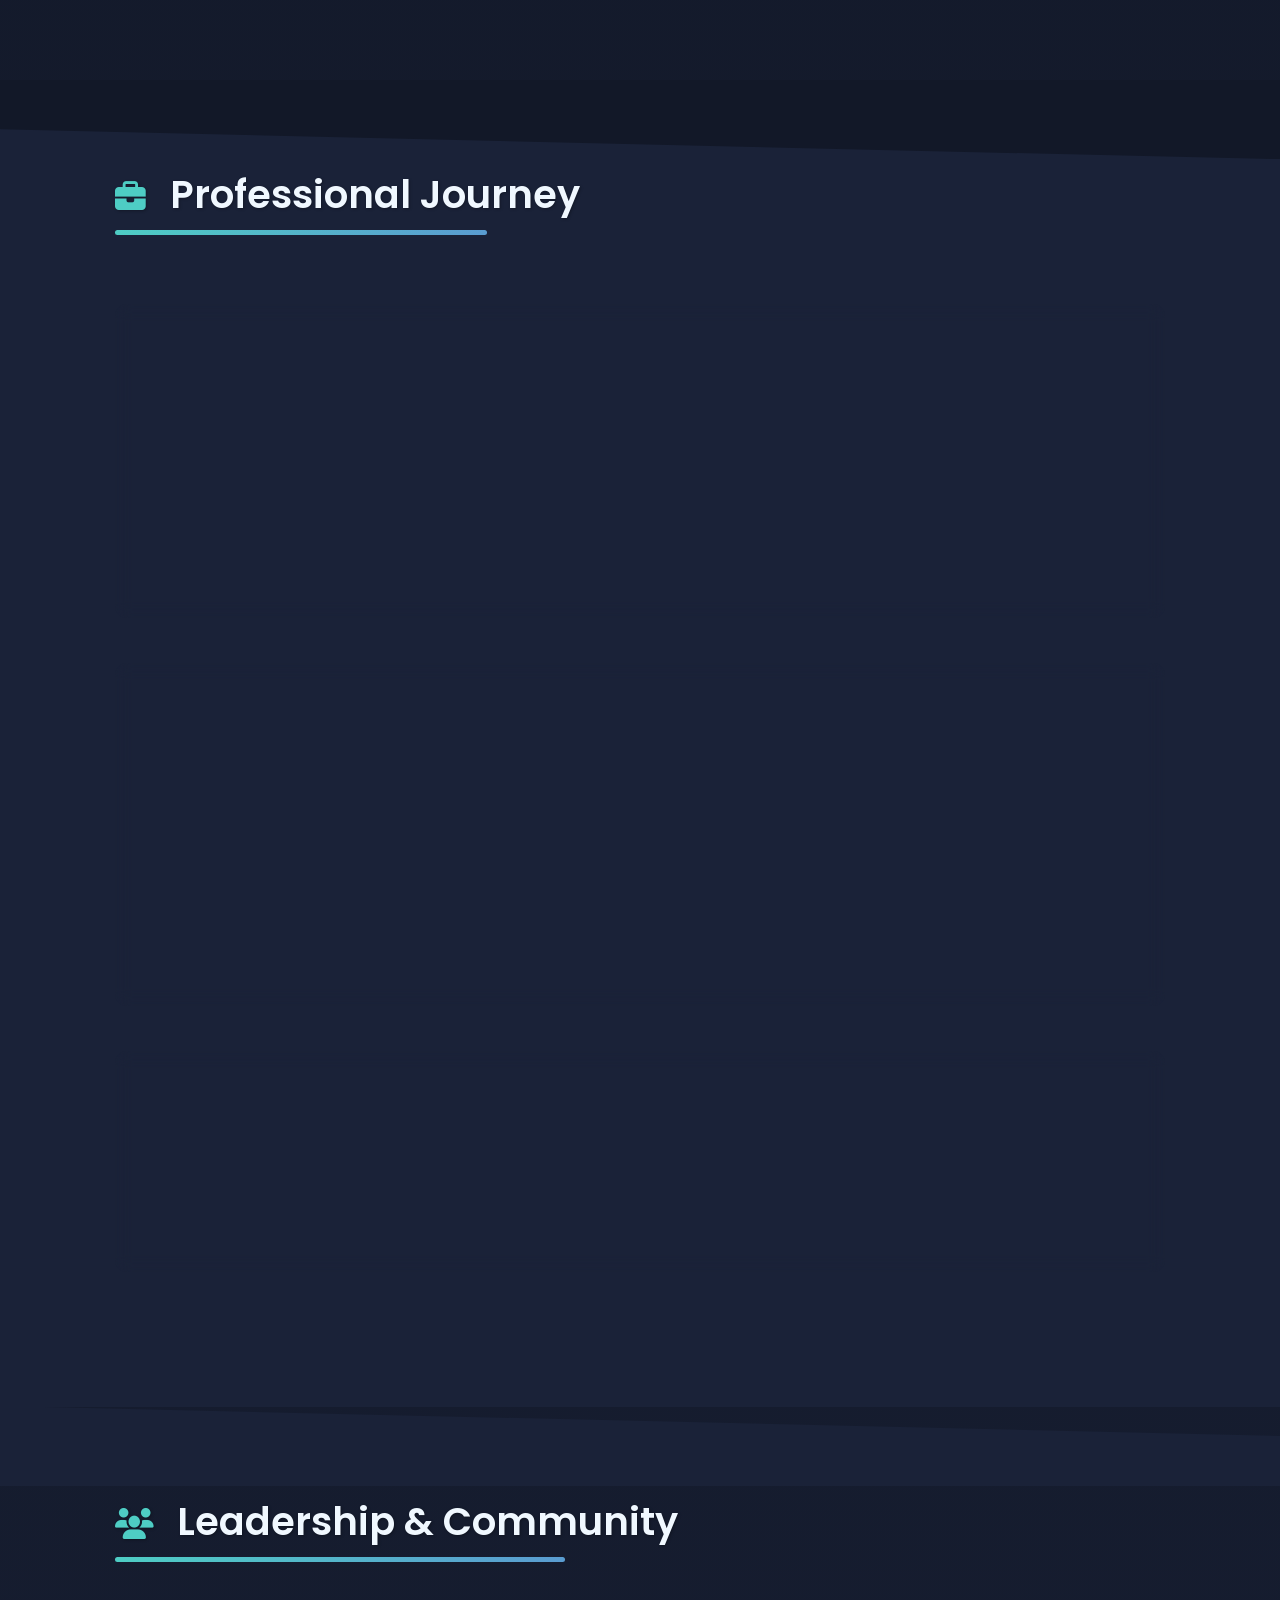
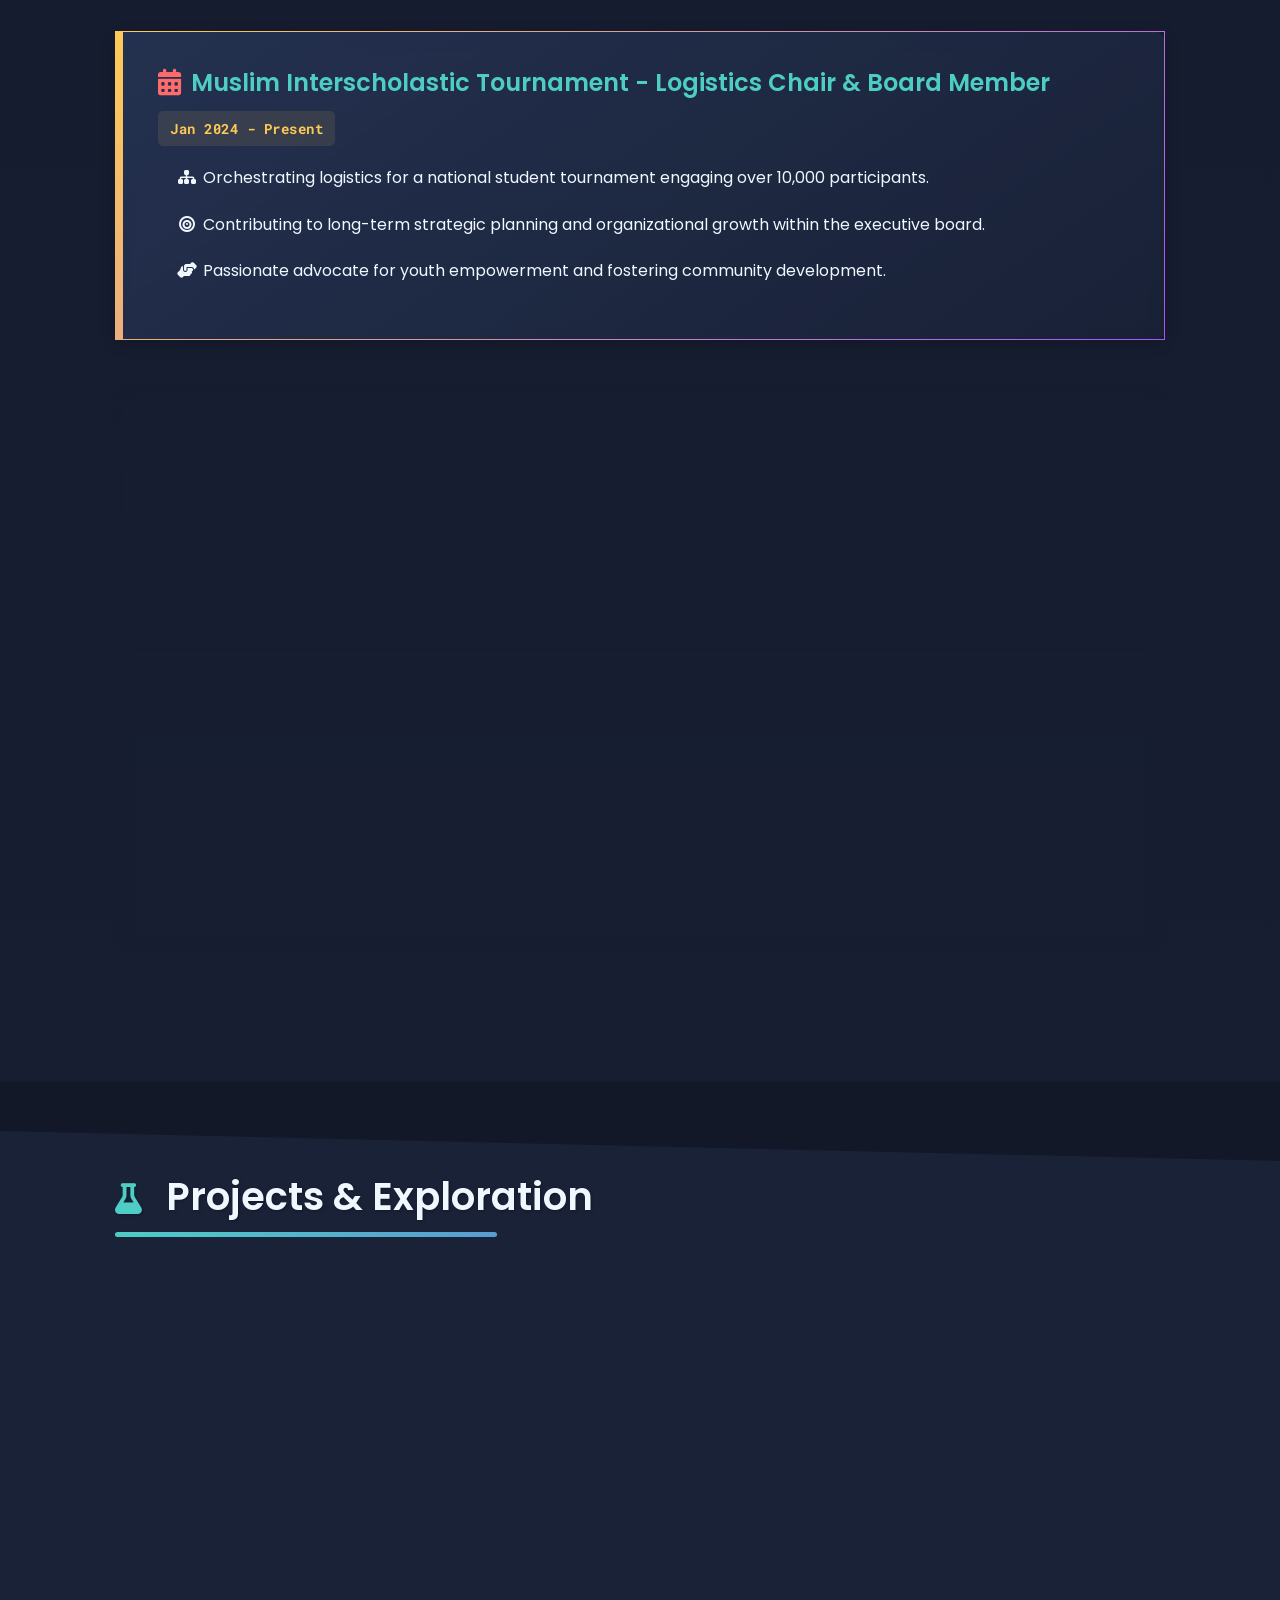
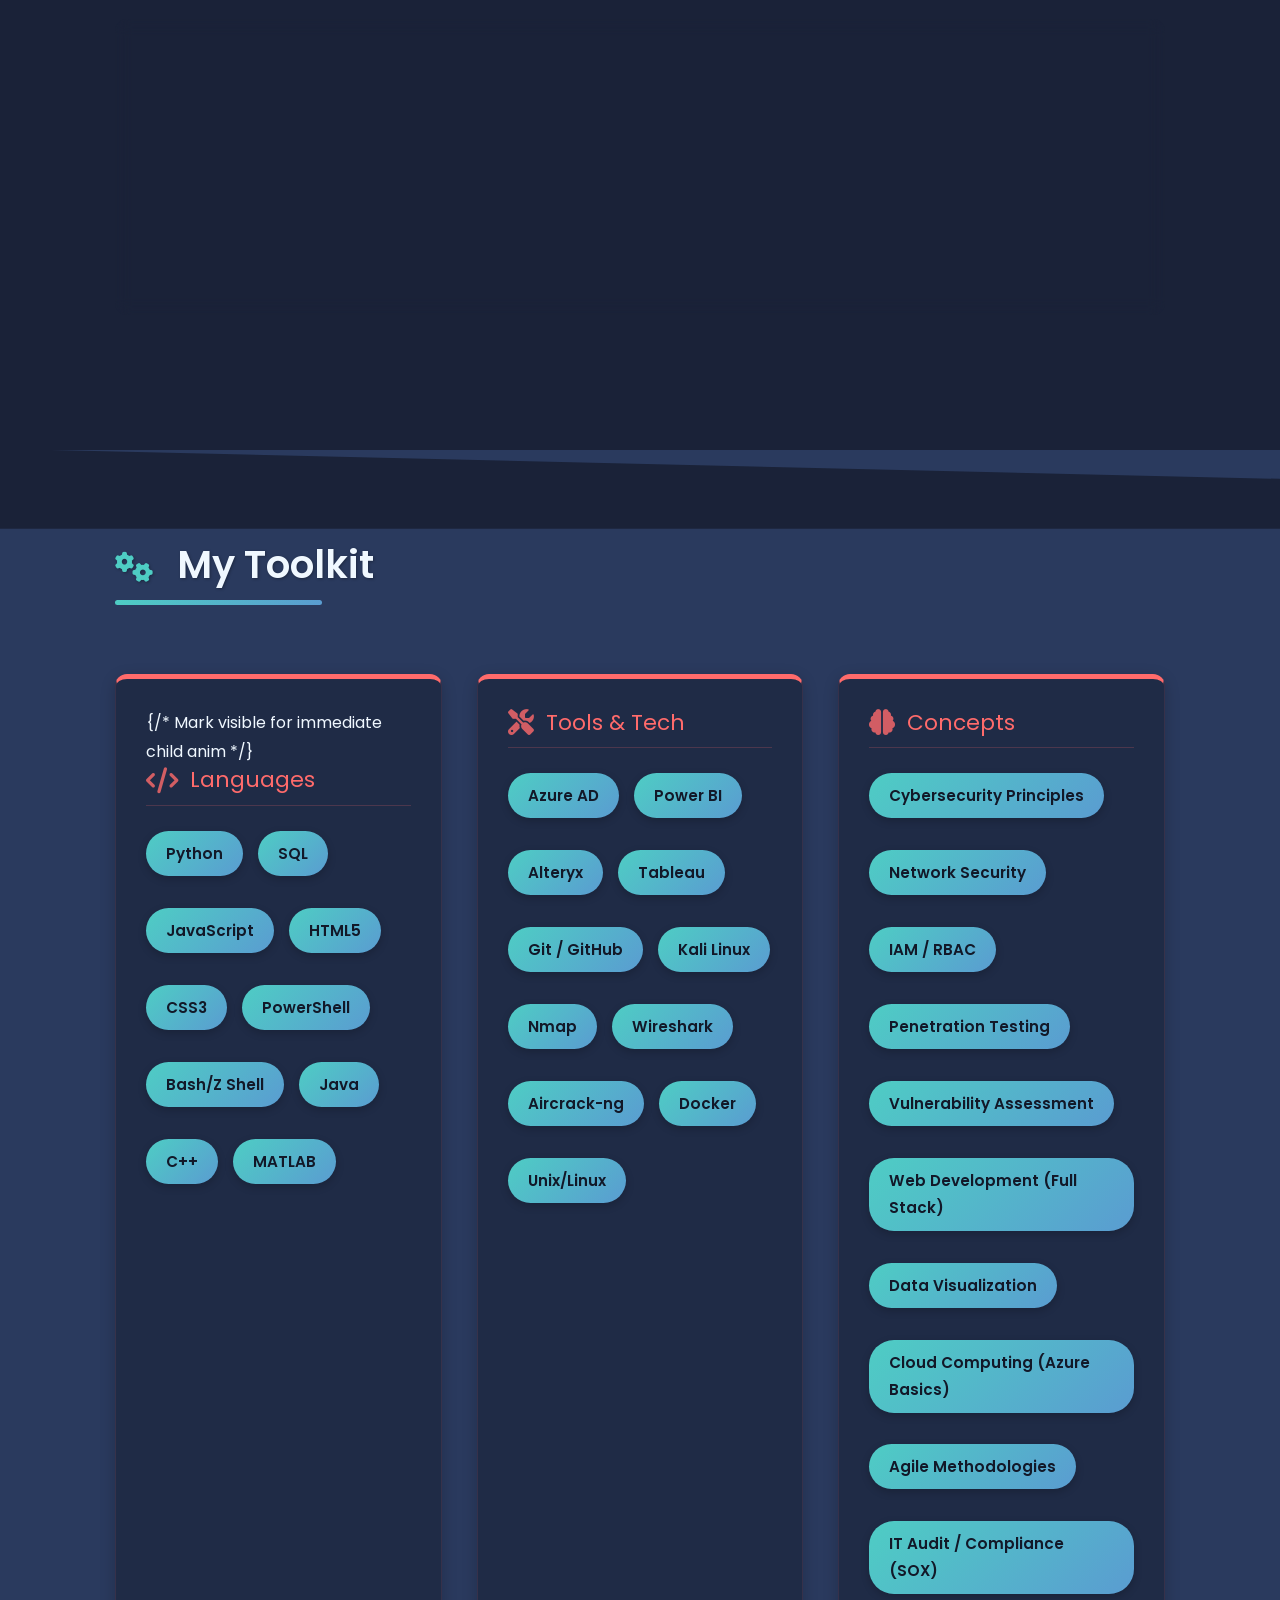
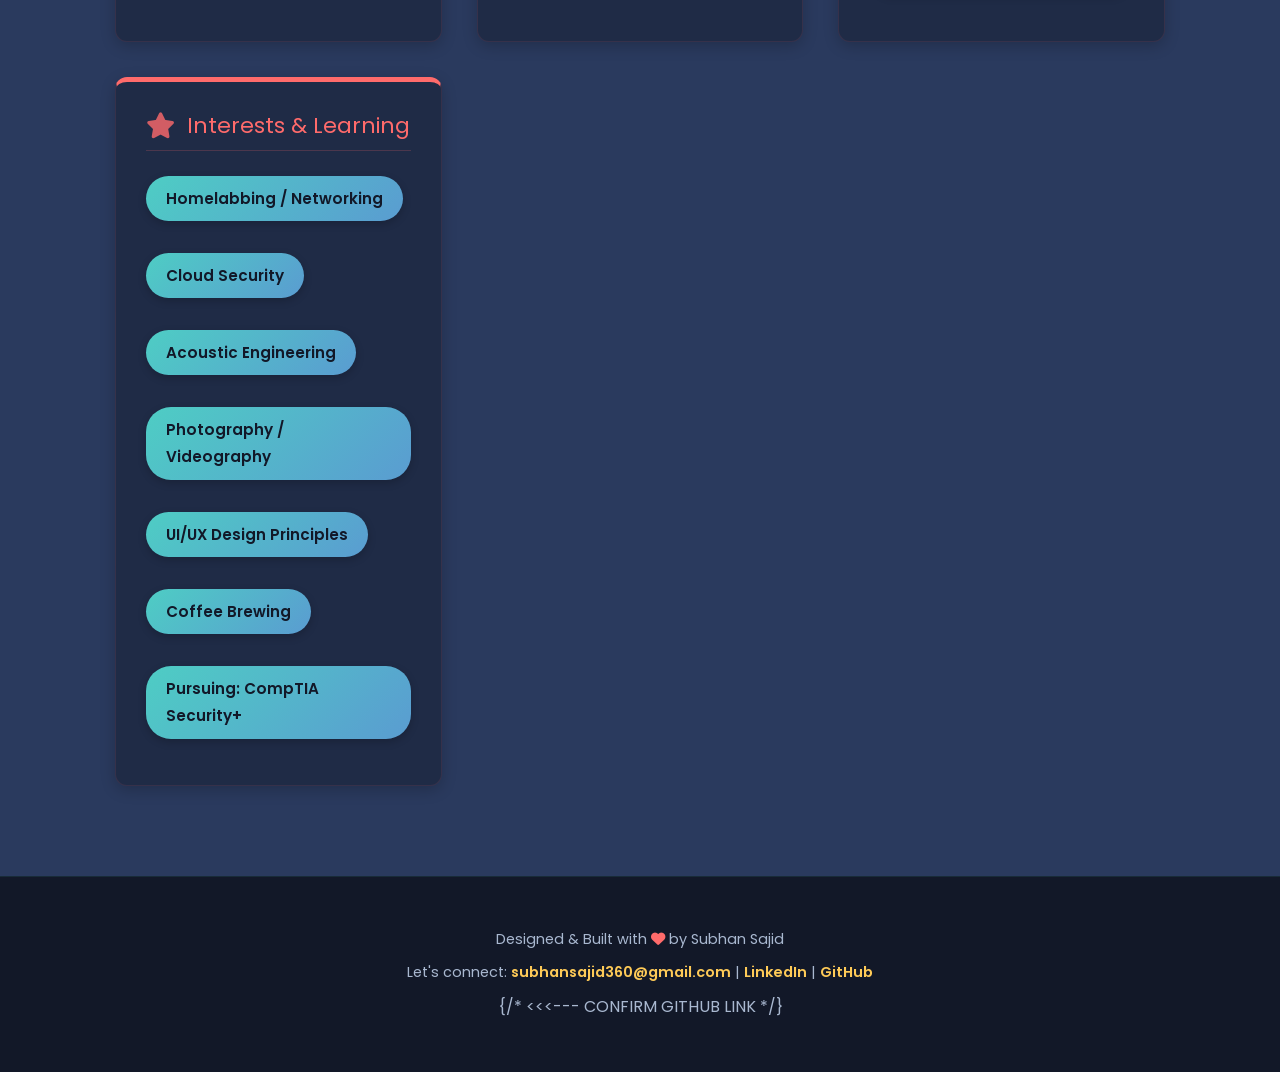
==== commit 897feeca: "fix?" ====
--- a/index.html
+++ b/index.html
@@ -120,7 +120,7 @@
          }
 
          /* Angled Divider - Top of Odd Sections (Except first one - Education) */
-         section:nth-of-type(odd):not(:first-of-type)::before {
+         section:nth-of-type(odd):not(#education)::before { /* Target specific sections or use :not(:first-of-type) */
             content: '';
             position: absolute;
             top: 0;
@@ -168,33 +168,43 @@
              opacity: 0;
         }
 
-        /* Typewriter effect container */
-        .hero .subtitle {
-             font-size: 1.6rem; color: var(--secondary-accent); margin: 15px 0 30px 0;
-             font-family: var(--font-code); display: inline-block; /* Important for border */
-             border-right: 2px solid var(--secondary-accent); /* Blinking cursor */
-             white-space: nowrap; overflow: hidden;
-             animation: typewriter 4s steps(40) 1s forwards, blinkCursor 0.75s step-end infinite;
-             animation-delay: 1s; /* Start after H1 */
-             opacity: 0; /* Start hidden */
-             max-width: 0; /* Start hidden */
+         /* Typewriter effect container - UPDATED for Centering Fix */
+         .hero .subtitle-wrapper { /* Added wrapper */
+             text-align: center; /* Center the inline-block p tag within this wrapper */
+             min-height: 1.8em; /* Prevent collapse before animation (adjust if font size changes) */
+             margin: 15px 0 30px 0;
              position: relative; z-index: 1;
-         }
-
-         @keyframes typewriter {
-             from { max-width: 0; opacity: 1; }
-             to { max-width: 100%; opacity: 1; } /* Adjust 100% if text is longer */
-         }
-         @keyframes blinkCursor {
-             from, to { border-color: transparent; }
-             50% { border-color: var(--secondary-accent); }
-         }
+             width: 100%; /* Take full width for centering */
+             display: flex; /* Use flex to center inline-block child */
+             justify-content: center; /* Center the subtitle P */
+        }
+         .hero .subtitle {
+             font-size: 1.6rem;
+             color: var(--secondary-accent);
+             /* margin removed, handled by wrapper now */
+             font-family: var(--font-code);
+             display: inline-block; /* Allows border-right and width:fit-content */
+             position: relative;
+             border-right: 3px solid transparent; /* Cursor - start transparent */
+             white-space: nowrap; /* Keep text on one line */
+             overflow: hidden; /* Hide clipped content */
+             width: fit-content; /* Natural width */
+             max-width: 100%; /* Prevent overflow if very long */
+             /* Animation */
+             opacity: 0; /* Start hidden before animation */
+             animation:
+                 typewriter 3.5s steps(40) 1s forwards, /* Steps control speed */
+                 blinkCursor 0.75s step-end infinite 1s;
+             animation-delay: 1s; /* Delay after H1 animation */
+         }
+
 
         .hero .contact-info {
              margin-top: 25px; display: flex; gap: 25px; justify-content: center; flex-wrap: wrap;
              position: relative; z-index: 1;
              opacity: 0;
-             animation: slideInFromBottom 1s ease-out 2.5s forwards; /* Delay after typewriter */
+             /* Updated Delay: H1(1s) + Typewriter(3.5s) = 4.5s start */
+             animation: slideInFromBottom 1s ease-out 4.5s forwards;
          }
         .hero .contact-info a {
              color: var(--text-medium); font-size: 1rem;
@@ -208,18 +218,23 @@
         .scroll-down-indicator {
             position: absolute; bottom: 40px; left: 50%; transform: translateX(-50%);
             color: var(--text-medium); font-size: 2.5rem; z-index: 1;
-            opacity: 0; animation: fadeInBounce 2s infinite 3.5s forwards;
-        }
-         @keyframes fadeInBounce {
-             0% { opacity: 0; transform: translate(-50%, 10px); }
-             20% { opacity: 1; transform: translate(-50%, -5px); }
-             40% { transform: translate(-50%, 0); }
-             100% { opacity: 1; transform: translate(-50%, 0); } /* Stay visible */
-         }
+            opacity: 0;
+            /* Updated Delay: H1(1s) + Typewriter(3.5s) + ContactInfoStartDelay(0.5s) = 5s start */
+             animation: fadeInBounce 2s infinite 5s forwards;
+        }
          @keyframes bounceOnly { /* Reusable bounce part */
              0%, 100% { transform: translateY(0); }
              50% { transform: translateY(-10px); }
          }
+          @keyframes fadeInBounce {
+             0% { opacity: 0; transform: translate(-50%, 10px) scale(0.8); } /* Start slightly lower and smaller */
+             20% { opacity: 1; transform: translate(-50%, -5px) scale(1.1); } /* Bounce up and larger */
+             40% { transform: translate(-50%, 0) scale(1); } /* Settle */
+             /* The 'infinite' property handles repeating the bounce after settling */
+            /* For non-repeating visible state: */
+            /* 100% { opacity: 1; transform: translate(-50%, 0) scale(1); } */
+          }
+
          .scroll-down-indicator:hover { animation-play-state: paused; } /* Optional: pause bounce on hover */
 
         /* --- Navigation --- */
@@ -296,7 +311,7 @@
             border-radius: 5px; font-size: 0.9em; white-space: nowrap;
             font-family: var(--font-code); letter-spacing: 0.5px;
         }
-         .content-card ul { padding-left: 5px; } /* Reduce extra padding */
+         .content-card ul { padding-left: 5px; } /* Reduce extra padding for FA list */
          .content-card li { font-size: 1rem; color: var(--text-light); /* Make text brighter */ }
 
         /* --- Skills Section Styling --- */
@@ -333,14 +348,14 @@
         #skills.visible .skills-category ul li {
              animation: scaleUpPunch 0.6s cubic-bezier(0.34, 1.56, 0.64, 1) forwards; /* Punchy animation */
          }
-        /* Stagger delay remains same as before, applied via inline style in HTML potentially */
-        #skills li:nth-child(1) { animation-delay: 0.1s; } #skills li:nth-child(2) { animation-delay: 0.15s; }
-        #skills li:nth-child(3) { animation-delay: 0.2s; } #skills li:nth-child(4) { animation-delay: 0.25s; }
-        #skills li:nth-child(5) { animation-delay: 0.3s; } #skills li:nth-child(6) { animation-delay: 0.35s; }
-        #skills li:nth-child(7) { animation-delay: 0.4s; } #skills li:nth-child(8) { animation-delay: 0.45s; }
-        #skills li:nth-child(9) { animation-delay: 0.5s; } #skills li:nth-child(10) { animation-delay: 0.55s; }
-        /* etc. */
-
+        /* Stagger delay applied via JS if needed, or CSS child :nth-child like before */
+        /* Let's use CSS for simplicity unless > 10-15 items where JS is better */
+         #skills li:nth-child(1) { animation-delay: 0.1s; } #skills li:nth-child(2) { animation-delay: 0.15s; }
+         #skills li:nth-child(3) { animation-delay: 0.2s; } #skills li:nth-child(4) { animation-delay: 0.25s; }
+         #skills li:nth-child(5) { animation-delay: 0.3s; } #skills li:nth-child(6) { animation-delay: 0.35s; }
+         #skills li:nth-child(7) { animation-delay: 0.4s; } #skills li:nth-child(8) { animation-delay: 0.45s; }
+         #skills li:nth-child(9) { animation-delay: 0.5s; } #skills li:nth-child(10) { animation-delay: 0.55s; }
+         #skills li:nth-child(11) { animation-delay: 0.6s; } #skills li:nth-child(12) { animation-delay: 0.65s; }
 
          #skills li:hover {
              transform: translateY(-4px) scale(1.08);
@@ -372,26 +387,44 @@
         .slide-in-up { transform: translateY(70px); }
         .scale-in { transform: scale(0.8); }
 
+        /* '.visible' class added by Intersection Observer JS */
         section.visible .animate-on-scroll,
-        .content-card.visible { /* Added .visible to card for clarity */
+        .content-card.visible,
+        .skills-category.visible {
              opacity: 1; transform: translate(0, 0) scale(1);
         }
 
 
-        @keyframes scaleUpPunch { /* New skill animation */
+         @keyframes slideInFromTop {
+            from { transform: translateY(-50px); opacity: 0; }
+            to { transform: translateY(0); opacity: 1; }
+        }
+         @keyframes slideInFromBottom {
+            from { transform: translateY(50px); opacity: 0; }
+            to { transform: translateY(0); opacity: 1; }
+        }
+        @keyframes scaleUpPunch { /* Skill animation */
             0% { transform: scale(0); opacity: 0; }
             60% { transform: scale(1.1); opacity: 1; }
             100% { transform: scale(1); opacity: 1; }
         }
-
-         @keyframes slideInFromTop {
-            from { transform: translateY(-50px); opacity: 0; }
-            to { transform: translateY(0); opacity: 1; }
-        }
-         @keyframes slideInFromBottom {
-            from { transform: translateY(50px); opacity: 0; }
-            to { transform: translateY(0); opacity: 1; }
-        }
+         /* UPDATED Typewriter Keyframe using clip-path */
+         @keyframes typewriter {
+             from {
+                 clip-path: inset(0 100% 0 0); /* Clip from right */
+                 opacity: 1; /* Make visible before clipping starts */
+             }
+             to {
+                 clip-path: inset(0 0 0 0); /* Fully revealed */
+                 opacity: 1;
+             }
+         }
+          /* UPDATED Blinking Cursor Keyframe */
+         @keyframes blinkCursor {
+             from, to { border-right-color: transparent; }
+             50% { border-right-color: var(--secondary-accent); }
+         }
+
 
         /* --- Responsive Design --- */
         @media (max-width: 1024px) {
@@ -418,21 +451,25 @@
             section { padding: 70px 0; }
             /* Adjust divider height on mobile */
             section:nth-of-type(even)::before,
-            section:nth-of-type(odd):not(:first-of-type)::before { height: 60px; }
+            section:nth-of-type(odd):not(#education)::before { height: 60px; }
              section:nth-of-type(even)::before { clip-path: polygon(0 0, 100% 0, 100% 100%, 0 calc(100% - 20px)); }
-             section:nth-of-type(odd):not(:first-of-type)::before { clip-path: polygon(0 0, 100% 20px, 100% 100%, 0 100%); }
+             section:nth-of-type(odd):not(#education)::before { clip-path: polygon(0 0, 100% 20px, 100% 100%, 0 100%); }
 
              /* Make horizontal slides default to vertical on mobile */
             .slide-in-left, .slide-in-right { transform: translateY(60px); }
+             /* Ensure visible state correctly resets transform */
             section.visible .animate-on-scroll,
-            .content-card.visible { transform: translateY(0) scale(1); }
+            .content-card.visible,
+             .skills-category.visible {
+                transform: translateY(0) scale(1);
+             }
         }
 
         @media (max-width: 480px) {
              h1 { font-size: 2.2rem; }
              .hero h1 { font-size: 2.5rem; }
              h2 { font-size: 1.7rem; }
-             .hero .subtitle { font-size: 1.1rem; animation-duration: 3s; } /* Slow down typing slightly */
+             .hero .subtitle { font-size: 1.1rem; animation-duration: 3s; } /* Slower typing if needed */
              .container { padding: 0 15px; }
 
              .hero .contact-info { flex-direction: column; align-items: center; gap: 15px; }
@@ -443,7 +480,7 @@
 
             section { padding: 60px 0; }
              section:nth-of-type(even)::before,
-             section:nth-of-type(odd):not(:first-of-type)::before { height: 50px; }
+            section:nth-of-type(odd):not(#education)::before { height: 50px; }
          }
 
     </style>
@@ -454,8 +491,10 @@
     <header class="hero">
         <div class="container">
             <h1>Subhan Sajid</h1>
-            <!-- Wrap subtitle for animation -->
-            <div><p class="subtitle">// Building Bridges Between Tech & Business //</p></div>
+            <!-- Centering Fix: Added Wrapper Div -->
+            <div class="subtitle-wrapper">
+                <p class="subtitle">// Building Bridges Between Tech & Business //</p>
+            </div>
             <div class="contact-info">
                 <a href="mailto:subhansajid360@gmail.com"><i class="fas fa-envelope"></i> subhansajid360@gmail.com</a>
                  <a><i class="fas fa-phone"></i> (832) 757-3491</a>
@@ -572,6 +611,16 @@
                     <li><span class="fa-li"><i class="fas fa-tachometer-alt"></i></span>Spearheaded the development of an interactive Power BI dashboard visualizing project KPIs for investors.</li>
                 </ul>
             </article>
+            <article class="content-card animate-on-scroll slide-in-right"> {/* Merged Community Item Here */}
+                 <div class="card-header">
+                    <h3><i class="fas fa-people-carry"></i> Community Engagement (MIC / MISSO)</h3>
+                     <span class="date">Ongoing / Past</span>
+                 </div>
+                 <ul class="fa-ul">
+                     <li><span class="fa-li"><i class="fas fa-child"></i></span>Mentoring youth on life skills at Maryam Islamic Center, fostering continuous learning (May 2018 - Present).</li>
+                     <li><span class="fa-li"><i class="fas fa-network-wired"></i></span>Facilitating networking & mentoring within the MIS Student Organization (Jan 2024 - May 2024).</li>
+                 </ul>
+             </article>
          </div>
     </section>
 
@@ -587,7 +636,7 @@
                 </div>
                  <ul class="fa-ul">
                     <li><span class="fa-li"><i class="fas fa-search-plus"></i></span>Actively honing penetration testing skills via Capture The Flag events and Hack The Box labs.</li>
-                     <li><span class="fa-li"><i class="fas fa-network-wired"></i></span>Hands-on practice with Nmap, Wireshark, Aircrack-ng, Metasploit in simulated environments.</li>
+                     <li><span class="fa-li"><i class="fas fa-ethernet"></i></span>Hands-on practice with Nmap, Wireshark, Aircrack-ng, Metasploit in simulated environments.</li>
                     <li><span class="fa-li"><i class="fas fa-bug"></i></span>Identifying and exploiting vulnerabilities: SQL Injection, XSS, Privilege Escalation, Web App Flaws.</li>
                  </ul>
             </article>
@@ -600,7 +649,7 @@
                  <ul class="fa-ul">
                      <li><span class="fa-li"><i class="fab fa-js-square"></i></span>Developing responsive web applications from scratch using JavaScript, HTML, CSS, and backend frameworks (e.g., Node.js/Express).</li>
                      <li><span class="fa-li"><i class="fas fa-code-branch"></i></span>Proficient with Git version control workflows for collaborative and personal projects.</li>
-                     <li><span class="fa-li"><i class="fas fa-server"></i></span>Deploying applications to cloud platforms and managing remote servers.</li>
+                     <li><span class="fa-li"><i class="fas fa-server"></i></span>Deploying applications to cloud platforms (e.g., Heroku, Netlify) and managing servers.</li>
                  </ul>
              </article>
 
@@ -615,21 +664,21 @@
             <h2 class="animate-on-scroll slide-in-up"><i class="fas fa-cogs"></i> My Toolkit</h2>
 
             <div class="skills-grid">
-                <div class="skills-category animate-on-scroll slide-in-up">
+                <div class="skills-category animate-on-scroll slide-in-up visible"> {/* Mark visible for immediate child anim */}
                      <h4><i class="fas fa-code"></i> Languages</h4>
                      <ul><li>Python</li><li>SQL</li><li>JavaScript</li><li>HTML5</li><li>CSS3</li><li>PowerShell</li><li>Bash/Z Shell</li><li>Java</li><li>C++</li><li>MATLAB</li></ul>
                 </div>
 
-                <div class="skills-category animate-on-scroll slide-in-up" style="animation-delay: 0.1s;">
+                <div class="skills-category animate-on-scroll slide-in-up visible" style="animation-delay: 0.1s;">
                      <h4><i class="fas fa-tools"></i> Tools & Tech</h4>
                      <ul><li>Azure AD</li><li>Power BI</li><li>Alteryx</li><li>Tableau</li><li>Git / GitHub</li><li>Kali Linux</li><li>Nmap</li><li>Wireshark</li><li>Aircrack-ng</li><li>Docker</li><li>Unix/Linux</li></ul>
                  </div>
 
-                 <div class="skills-category animate-on-scroll slide-in-up" style="animation-delay: 0.2s;">
+                 <div class="skills-category animate-on-scroll slide-in-up visible" style="animation-delay: 0.2s;">
                     <h4><i class="fas fa-brain"></i> Concepts</h4>
                      <ul><li>Cybersecurity Principles</li><li>Network Security</li><li>IAM / RBAC</li><li>Penetration Testing</li><li>Vulnerability Assessment</li><li>Web Development (Full Stack)</li><li>Data Visualization</li><li>Cloud Computing (Azure Basics)</li><li>Agile Methodologies</li><li>IT Audit / Compliance (SOX)</li></ul>
                 </div>
-                 <div class="skills-category animate-on-scroll slide-in-up" style="animation-delay: 0.3s;">
+                 <div class="skills-category animate-on-scroll slide-in-up visible" style="animation-delay: 0.3s;">
                     <h4><i class="fas fa-star"></i> Interests & Learning</h4>
                      <ul><li>Homelabbing / Networking</li><li>Cloud Security</li><li>Acoustic Engineering</li><li>Photography / Videography</li><li>UI/UX Design Principles</li><li>Coffee Brewing</li><li>Pursuing: CompTIA Security+</li></ul>
                </div>
@@ -641,7 +690,7 @@
     <footer>
         <div class="container">
              <p>Designed & Built with <i class="fas fa-heart" style="color: var(--primary-accent);"></i> by Subhan Sajid</p>
-             <p>Let's connect: <a href="mailto:subhansajid360@gmail.com">subhansajid360@gmail.com</a> | <a href="https://www.linkedin.com/in/subhanmsajid" target="_blank" rel="noopener noreferrer">LinkedIn</a> | <a href="https://github.com/" target="_blank" rel="noopener noreferrer">GitHub</a></p>
+             <p>Let's connect: <a href="mailto:subhansajid360@gmail.com">subhansajid360@gmail.com</a> | <a href="https://www.linkedin.com/in/subhanmsajid" target="_blank" rel="noopener noreferrer">LinkedIn</a> | <a href="https://github.com/" target="_blank" rel="noopener noreferrer">GitHub</a></p> {/* <<<--- CONFIRM GITHUB LINK */}
          </div>
     </footer>
 
@@ -653,20 +702,20 @@
             entries.forEach(entry => {
                 if (entry.isIntersecting) {
                     entry.target.classList.add('visible');
-                    // observerInstance.unobserve(entry.target); // Optional: Keep animations triggerable
-                } else {
-                    // Optional: Remove class to re-animate on scroll up
+                     // Uncomment below to make animations trigger only once
+                     // observerInstance.unobserve(entry.target);
+                 } else {
+                    // Uncomment below to re-animate on scroll up (can be performance heavy)
                     // entry.target.classList.remove('visible');
                 }
             });
         };
 
         const observer = new IntersectionObserver(observerCallback, observerOptions);
+        // Observe sections and elements intended for animation
         document.querySelectorAll('section, .animate-on-scroll, .content-card, .skills-category').forEach(el => {
              if (el) observer.observe(el);
          });
-         // Observe skills list items specifically if staggering becomes JS-dependent
-         // But CSS child delays work well for this case.
 
         // --- Navigation Logic (Highlighting & Hide/Show) ---
          const navbar = document.getElementById('navbar');
@@ -677,54 +726,59 @@
          const handleScroll = () => {
              let scrollTop = window.pageYOffset || document.documentElement.scrollTop;
 
-             // Nav Hide/Show
-             if (scrollTop > lastScrollTop && scrollTop > navbar.offsetHeight + 100) {
+             // Nav Hide/Show Logic
+             if (scrollTop > lastScrollTop && scrollTop > navbar.offsetHeight + 100) { // Scrolling Down past navbar height + buffer
                  document.body.classList.add('scroll-down');
-             } else {
+             } else { // Scrolling Up or near top
                  document.body.classList.remove('scroll-down');
              }
-              if (scrollTop > 50) { // Add scrolled class for subtle style change
+             // Add 'scrolled' class for subtle style changes after scrolling down a bit
+              if (scrollTop > 50) {
                   document.body.classList.add('scrolled');
               } else {
                   document.body.classList.remove('scrolled');
               }
-             lastScrollTop = scrollTop <= 0 ? 0 : scrollTop;
-
-             // Nav Highlighting
+             lastScrollTop = scrollTop <= 0 ? 0 : scrollTop; // Update last scroll position
+
+             // Nav Highlighting Logic
             let currentSectionId = '';
+             const navHeightOffset = navbar.offsetHeight + 60; // Offset slightly below navbar
+
             sections.forEach(section => {
                  const sectionTop = section.offsetTop;
-                 const sectionHeight = section.clientHeight;
-                 // Consider active when section top is near viewport top/middle
-                 const triggerPoint = scrollTop + navbar.offsetHeight + 50; // Point below navbar
-                if (sectionTop <= triggerPoint && sectionTop + sectionHeight > triggerPoint) {
+                 const sectionBottom = sectionTop + section.clientHeight;
+
+                 // Check if the trigger point is within the section bounds
+                 if (scrollTop >= sectionTop - navHeightOffset && scrollTop < sectionBottom - navHeightOffset) {
                      currentSectionId = section.getAttribute('id');
                  }
              });
 
-              // Special case for reaching the bottom of the page
-             if (window.innerHeight + window.pageYOffset >= document.body.offsetHeight - 100) { // Near bottom
+              // Handle edge case: If very near the bottom, highlight the last section
+             if (window.innerHeight + scrollTop >= document.body.offsetHeight - 50) { // 50px buffer from bottom
                  currentSectionId = sections[sections.length - 1].getAttribute('id');
              }
 
-
+            // Update nav links 'active' class
             navLinks.forEach(link => {
-                link.classList.remove('active');
-                 const linkHref = link.getAttribute('href');
-                 if (linkHref && linkHref.substring(1) === currentSectionId) {
+                 link.classList.remove('active');
+                 // Check href attribute directly (safer than relying on element ID if href is different)
+                 if (link.getAttribute('href') === `#${currentSectionId}`) {
                      link.classList.add('active');
                  }
             });
         };
 
-         window.addEventListener('scroll', handleScroll, { passive: true }); // Use passive listener
-         window.addEventListener('load', handleScroll); // Initial check
+         // Attach scroll listener with passive option for performance
+         window.addEventListener('scroll', handleScroll, { passive: true });
+         // Run once on load to set initial state
+         window.addEventListener('load', handleScroll);
 
 
         // --- Optional: Console Greeting ---
         console.log(
-            "%cHi there! 👋 Interested in the code? Let's connect!",
-            "background: #1a2238; color: #4ecdc4; font-size: 1.2rem; padding: 10px; border-radius: 5px; font-family: Poppins, sans-serif;"
+            "%cHi there! 👋 Thanks for checking out my digital showcase. Let's connect!",
+            "background: var(--bg-dark, #121828); color: var(--secondary-accent, #4ecdc4); font-size: 1.1rem; padding: 10px 15px; border-radius: 8px; font-family: 'Poppins', sans-serif; border-left: 5px solid var(--primary-accent, #ff6b6b);"
          );
 
     </script>
